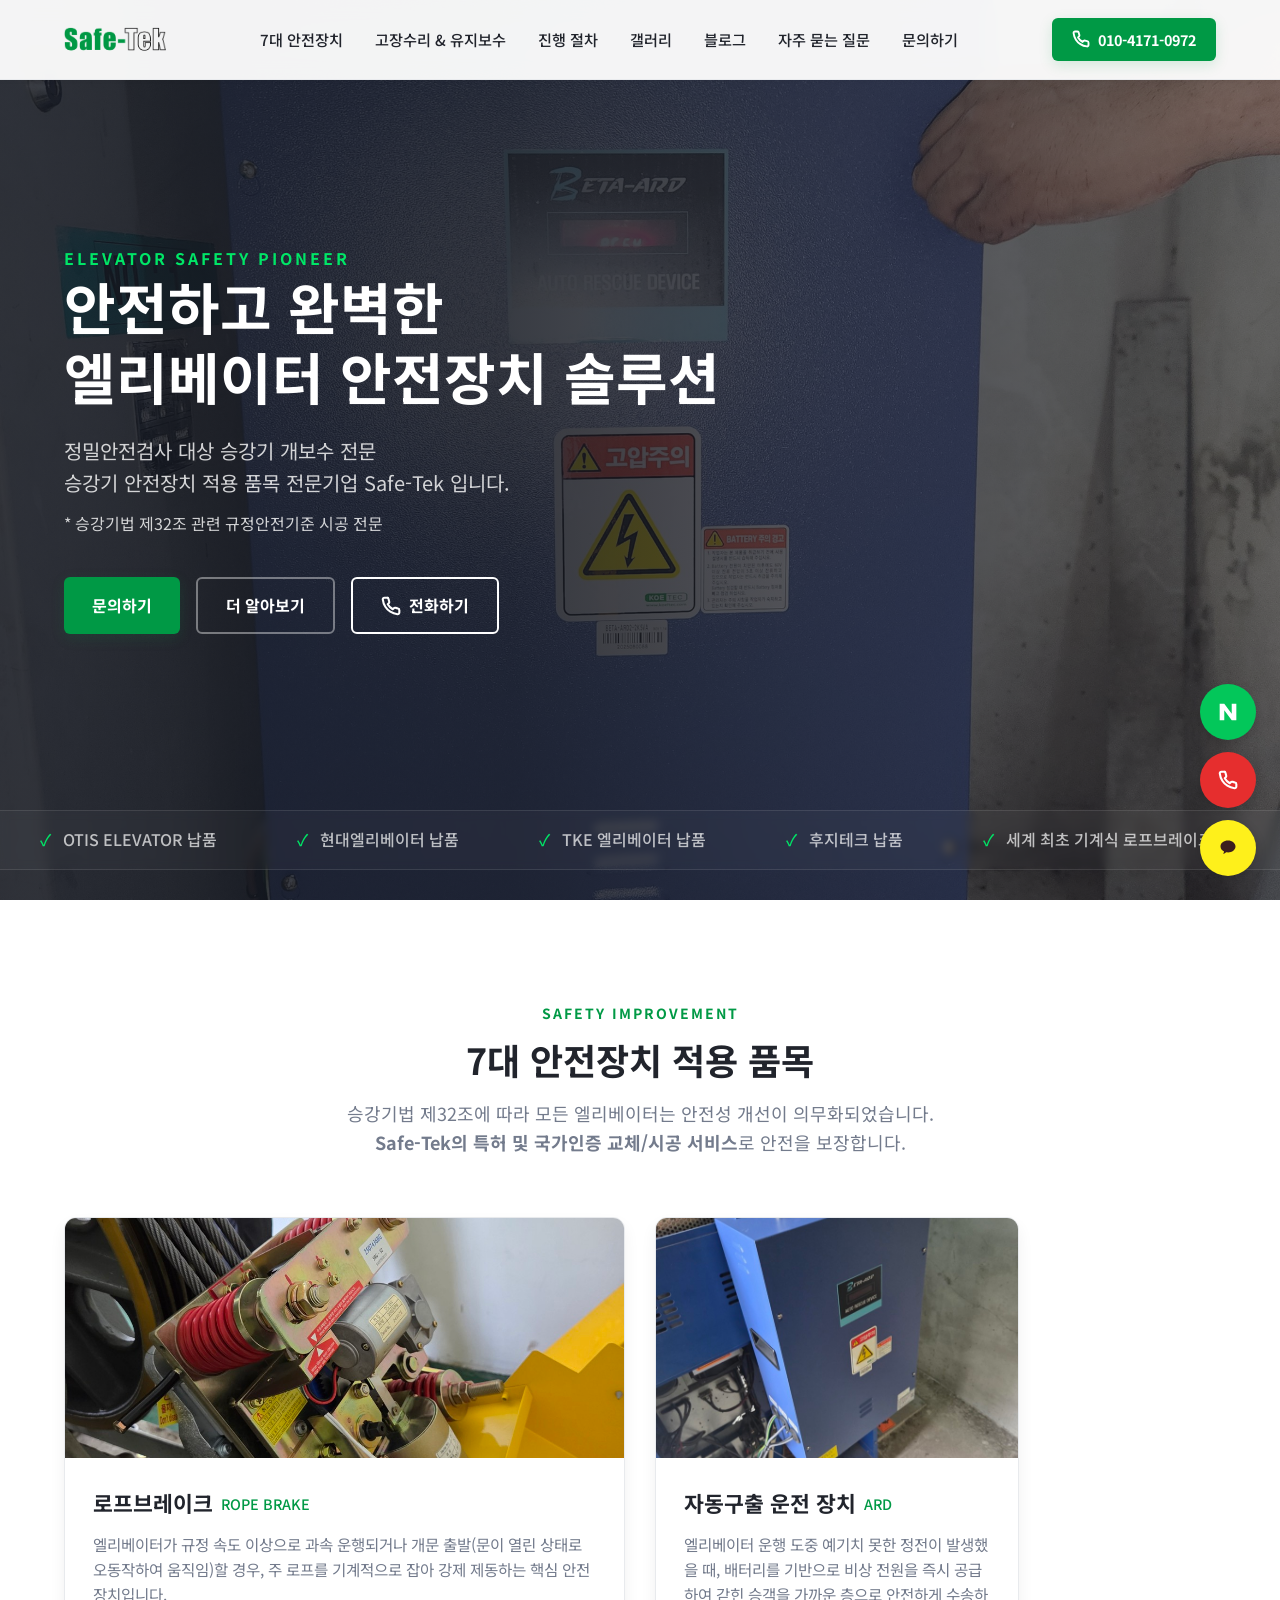
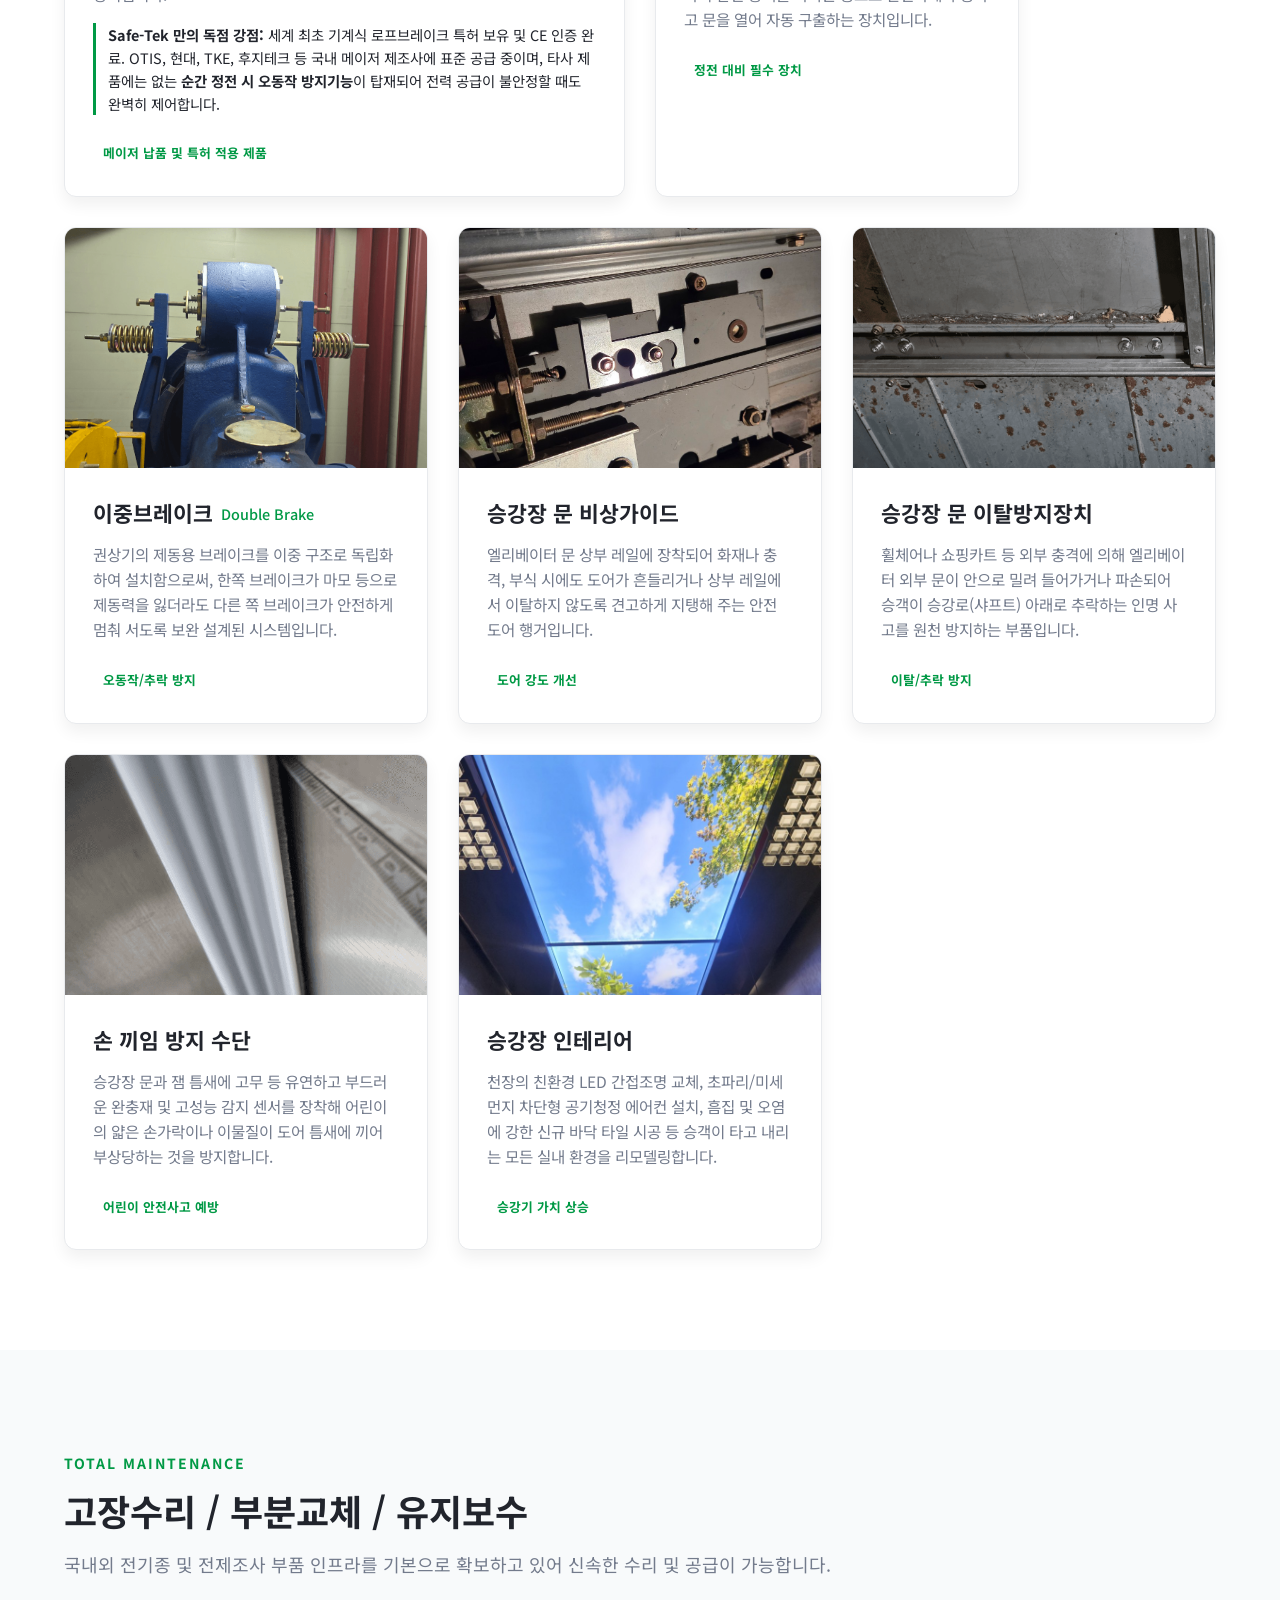
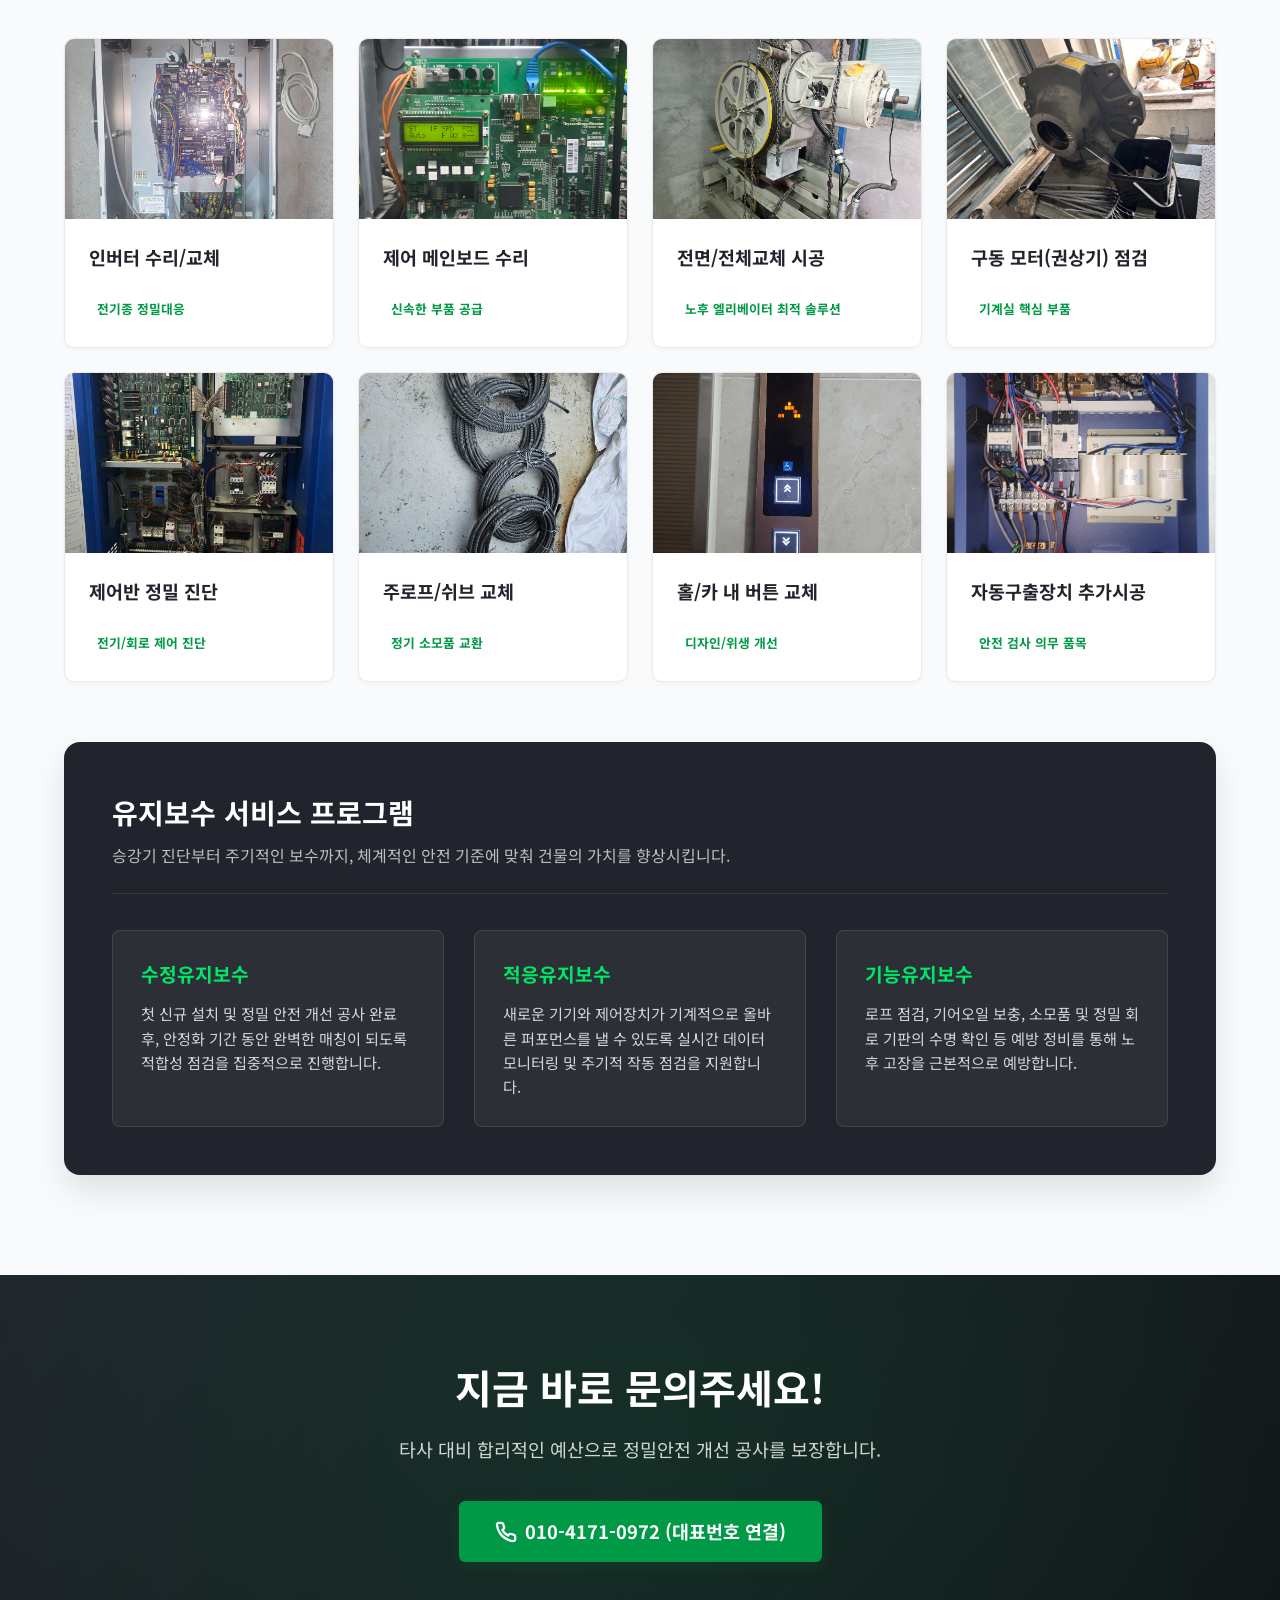
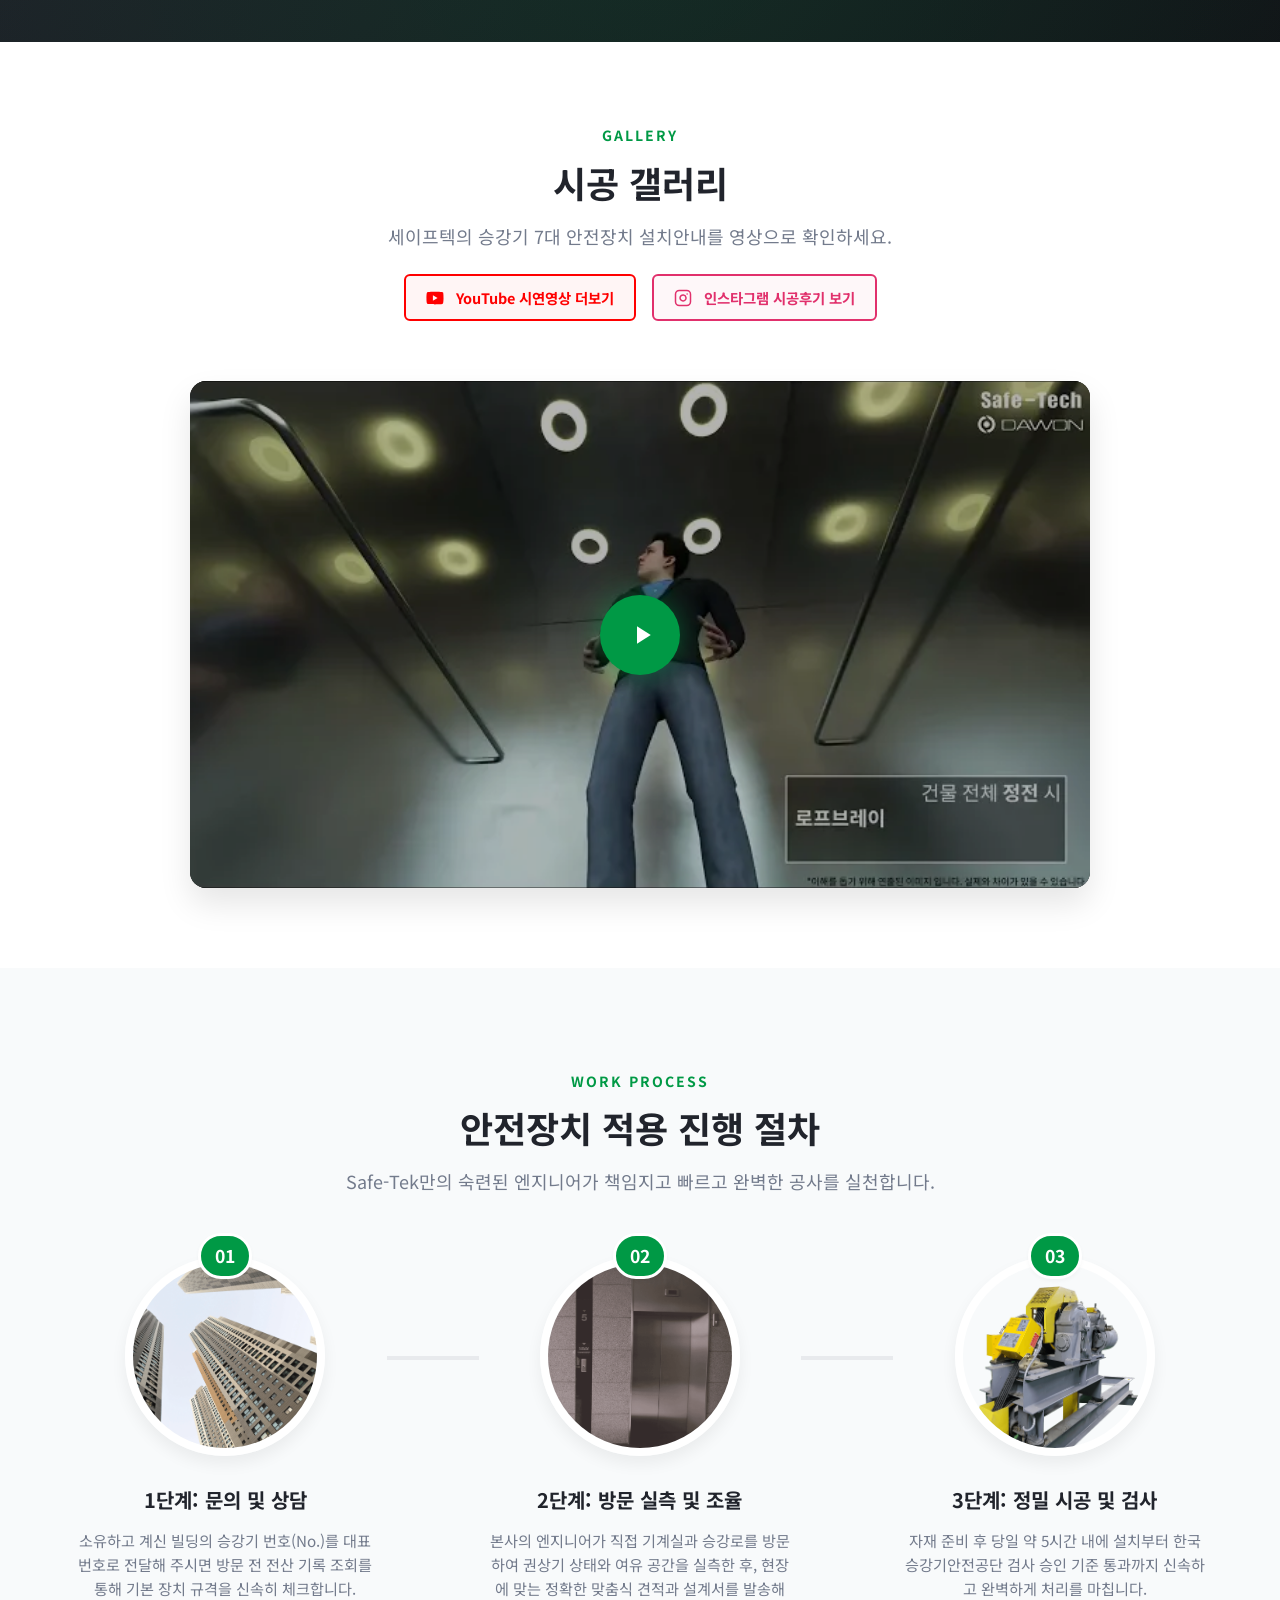
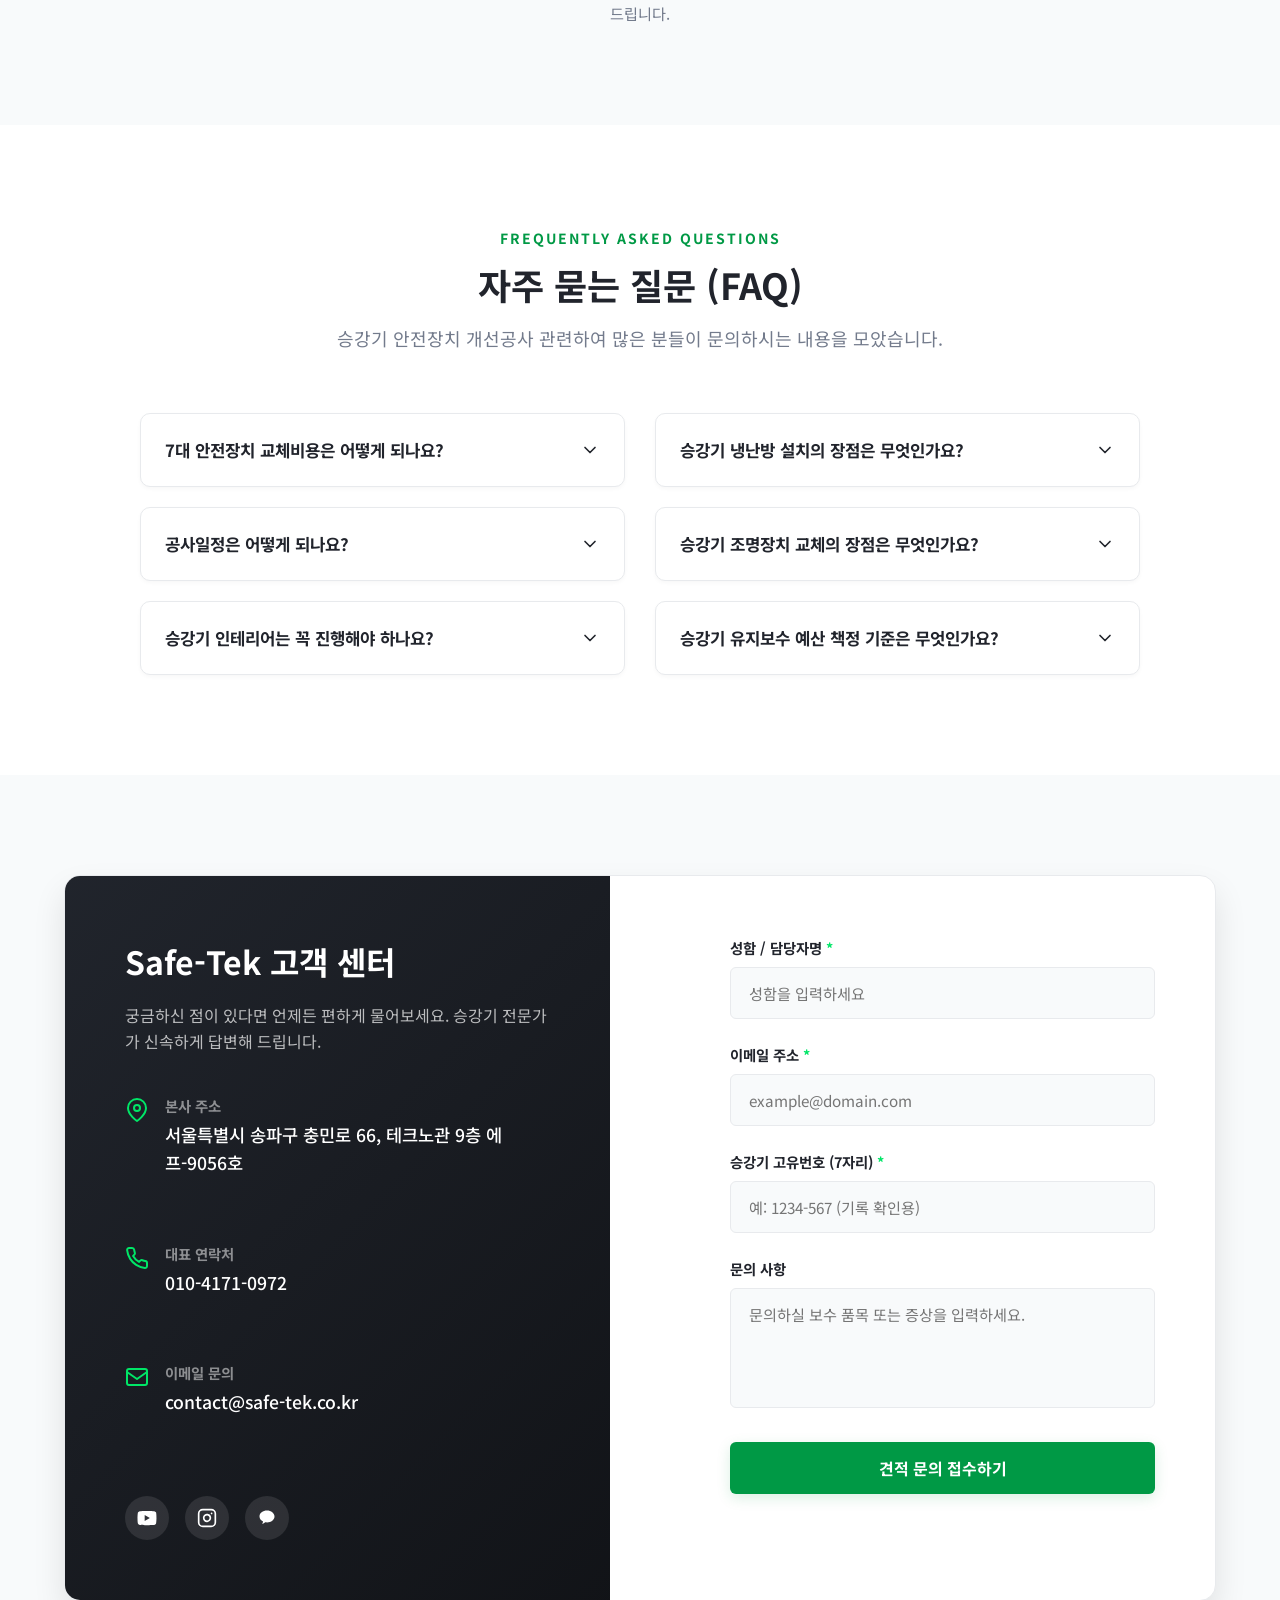
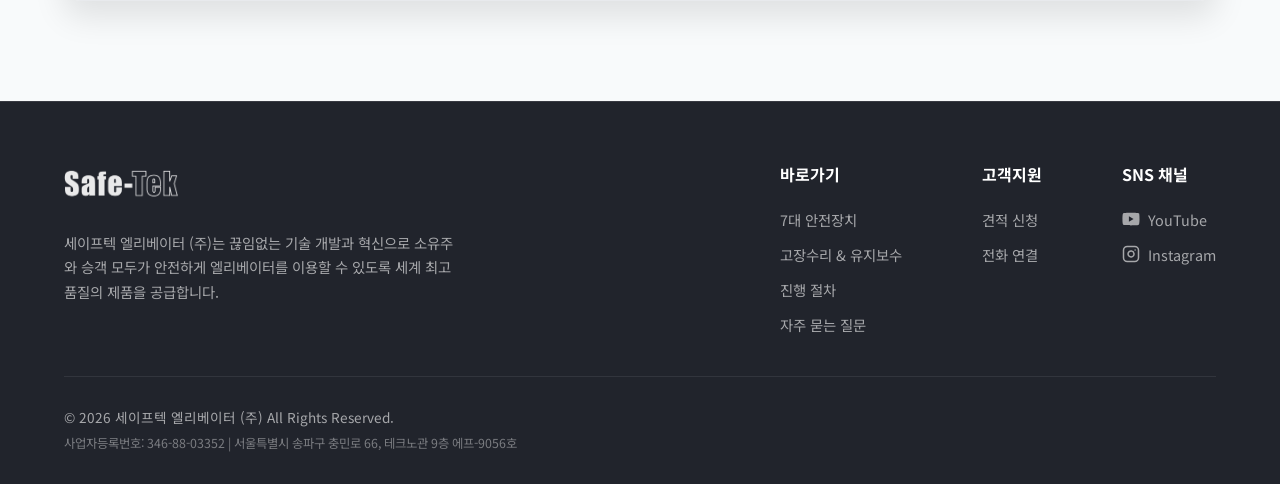
==== index.html @ b33b1efc "Initial commit for Safe-Tek website" ====
<!DOCTYPE html>
<html lang="ko">
<head>
    <meta charset="utf-8"/>
    <meta name="viewport" content="width=device-width, initial-scale=1.0"/>
    <title>세이프텍 엘리베이터 (주) - 승강기 안전공사 및 유지보수 솔루션</title>
    <meta name="description" content="정밀안전검사 대상 승강기 안전장치 적용 품목 전문기업 Safe-Tek 입니다. 7대 안전장치 교체 및 정밀 시공 서비스를 제공합니다."/>
    
    <!-- Open Graph / Facebook -->
    <meta property="og:type" content="website"/>
    <meta property="og:title" content="세이프텍 엘리베이터 (주) - 안전장치 솔루션"/>
    <meta property="og:description" content="승강기 안전장치 적용 품목 전문기업 Safe-Tek 입니다. 합리적인 안전공사를 제공합니다."/>
    <meta property="og:image" content="images/hero_bg.jpg"/>
    
    <!-- Link Stylesheet -->
    <link rel="stylesheet" href="css/style.css"/>
    
    <!-- Favicon -->
    <link rel="icon" href="images/logo.png" type="image/png"/>
</head>
<body>

    <!-- Header Navigation -->
    <header id="header">
        <div class="container">
            <a href="#" class="logo">
                <img src="images/logo.png" alt="Safe-Tek Logo"/>
            </a>
            
            <!-- Desktop Nav Menu -->
            <nav class="nav-menu">
                <a href="#service-section" class="nav-link">7대 안전장치</a>
                <a href="#maintenance-section" class="nav-link">고장수리 & 유지보수</a>
                <a href="#process-section" class="nav-link">진행 절차</a>
                <a href="#gallery-section" class="nav-link">갤러리</a>
                <a href="https://blog.naver.com/safe-tek" class="nav-link" target="_blank" rel="noopener">블로그</a>
                <a href="#faq-section" class="nav-link">자주 묻는 질문</a>
                <a href="#contact-section" class="nav-link">문의하기</a>
            </nav>
            
            <div class="header-actions">
                <a href="tel:+821041710972" class="btn btn-primary" style="padding: 10px 20px; font-size: 0.9rem;">
                    <svg width="18" height="18" viewBox="0 0 24 24" fill="none" stroke="currentColor" stroke-width="2.5" stroke-linecap="round" stroke-linejoin="round"><path d="M22 16.92v3a2 2 0 0 1-2.18 2 19.79 19.79 0 0 1-8.63-3.07 19.5 19.5 0 0 1-6-6 19.79 19.79 0 0 1-3.07-8.67A2 2 0 0 1 4.11 2h3a2 2 0 0 1 2 1.72 12.84 12.84 0 0 0 .7 2.81 2 2 0 0 1-.45 2.11L8.09 9.91a16 16 0 0 0 6 6l1.27-1.27a2 2 0 0 1 2.11-.45 12.84 12.84 0 0 0 2.81.7A2 2 0 0 1 22 16.92z"></path></svg>
                    010-4171-0972
                </a>
            </div>
            
            <!-- Hamburger Menu Toggle (Mobile) -->
            <button class="nav-toggle" aria-label="Toggle Navigation">
                <span></span>
                <span></span>
                <span></span>
            </button>
        </div>
    </header>

    <!-- Mobile Nav Drawer -->
    <div class="mobile-nav-overlay"></div>
    <nav class="mobile-nav">
        <a href="#service-section" class="nav-link">7대 안전장치</a>
        <a href="#maintenance-section" class="nav-link">고장수리 & 유지보수</a>
        <a href="#process-section" class="nav-link">진행 절차</a>
        <a href="#gallery-section" class="nav-link">갤러리</a>
        <a href="https://blog.naver.com/safe-tek" class="nav-link" target="_blank" rel="noopener">블로그</a>
        <a href="#faq-section" class="nav-link">자주 묻는 질문</a>
        <a href="#contact-section" class="nav-link">문의하기</a>
        <a href="tel:+821041710972" class="btn btn-primary" style="margin-top: 20px; width: 100%;">
            전화 바로 걸기
        </a>
    </nav>

    <main>
        <!-- Hero Banner Section -->
        <section class="hero" id="home">
            <div class="hero-slider-bg">
                <div class="hero-slide" style="background-image: url('images/gallery_a_1.jpg');"></div>
                <div class="hero-slide" style="background-image: url('images/gallery_a_2.jpg');"></div>
                <div class="hero-slide" style="background-image: url('images/gallery_a_3.jpg');"></div>
                <div class="hero-slide" style="background-image: url('images/gallery_a_4.jpg');"></div>
                <div class="hero-slide" style="background-image: url('images/gallery_a_6.jpg');"></div>
                <div class="hero-slide" style="background-image: url('images/gallery_a_7.jpg');"></div>
                <div class="hero-slide" style="background-image: url('images/gallery_a_8.jpg');"></div>
            </div>
            
            <div class="container">
                <div class="hero-content">
                    <span class="hero-tag">Elevator Safety Pioneer</span>
                    <h1 class="hero-title">안전하고 완벽한<br>엘리베이터 안전장치 솔루션</h1>
                    <p class="hero-desc">
                        정밀안전검사 대상 승강기 개보수 전문<br>
                        승강기 안전장치 적용 품목 전문기업 Safe-Tek 입니다.
                        <span>* 승강기법 제32조 관련 규정안전기준 시공 전문</span>
                    </p>
                    <div class="hero-actions">
                        <a href="#contact-section" class="btn btn-primary">문의하기</a>
                        <a href="#faq-section" class="btn btn-outline-light">더 알아보기</a>
                        <a href="tel:+821041710972" class="btn btn-secondary" style="border-color: white; color: white;">
                            <svg width="20" height="20" viewBox="0 0 24 24" fill="none" stroke="currentColor" stroke-width="2.5" stroke-linecap="round" stroke-linejoin="round"><path d="M22 16.92v3a2 2 0 0 1-2.18 2 19.79 19.79 0 0 1-8.63-3.07 19.5 19.5 0 0 1-6-6 19.79 19.79 0 0 1-3.07-8.67A2 2 0 0 1 4.11 2h3a2 2 0 0 1 2 1.72 12.84 12.84 0 0 0 .7 2.81 2 2 0 0 1-.45 2.11L8.09 9.91a16 16 0 0 0 6 6l1.27-1.27a2 2 0 0 1 2.11-.45 12.84 12.84 0 0 0 2.81.7A2 2 0 0 1 22 16.92z"></path></svg>
                            전화하기
                        </a>
                    </div>
                </div>
            </div>
            
            <!-- Floating Client Marquee -->
            <div class="hero-marquee-container">
                <div class="hero-marquee-wrapper">
                    <!-- Set 1 -->
                    <div class="hero-marquee-item"><span style="color: var(--accent);">✓</span> OTIS ELEVATOR 납품</div>
                    <div class="hero-marquee-item"><span style="color: var(--accent);">✓</span> 현대엘리베이터 납품</div>
                    <div class="hero-marquee-item"><span style="color: var(--accent);">✓</span> TKE 엘리베이터 납품</div>
                    <div class="hero-marquee-item"><span style="color: var(--accent);">✓</span> 후지테크 납품</div>
                    <div class="hero-marquee-item"><span style="color: var(--accent);">✓</span> 세계 최초 기계식 로프브레이크</div>
                    <div class="hero-marquee-item"><span style="color: var(--accent);">✓</span> CE 해외 안전인증 획득</div>
                    <!-- Set 2 (Duplicate for infinite marquee effect) -->
                    <div class="hero-marquee-item"><span style="color: var(--accent);">✓</span> OTIS ELEVATOR 납품</div>
                    <div class="hero-marquee-item"><span style="color: var(--accent);">✓</span> 현대엘리베이터 납품</div>
                    <div class="hero-marquee-item"><span style="color: var(--accent);">✓</span> TKE 엘리베이터 납품</div>
                    <div class="hero-marquee-item"><span style="color: var(--accent);">✓</span> 후지테크 납품</div>
                    <div class="hero-marquee-item"><span style="color: var(--accent);">✓</span> 세계 최초 기계식 로프브레이크</div>
                    <div class="hero-marquee-item"><span style="color: var(--accent);">✓</span> CE 해외 안전인증 획득</div>
                </div>
            </div>
        </section>

        <!-- Section: 7대 안전장치 적용 품목 -->
        <section class="safety-devices" id="service-section">
            <div class="container">
                <div class="section-header">
                    <span class="section-tag">Safety Improvement</span>
                    <h2 class="section-title">7대 안전장치 적용 품목</h2>
                    <p class="section-desc">
                        승강기법 제32조에 따라 모든 엘리베이터는 안전성 개선이 의무화되었습니다.<br>
                        <strong>Safe-Tek의 특허 및 국가인증 교체/시공 서비스</strong>로 안전을 보장합니다.
                    </p>
                </div>
                
                <div class="device-grid">
                    <!-- Device 1: Rope Brake (Double-width for highlighting) -->
                    <div class="device-card large-card">
                        <div class="device-img-wrapper">
                            <img src="images/device_rope_brake.jpg" alt="로프브레이크" loading="lazy"/>
                        </div>
                        <div class="device-info">
                            <h3 class="device-title">
                                로프브레이크 <span class="device-title-sub">ROPE BRAKE</span>
                            </h3>
                            <p class="device-text">
                                엘리베이터가 규정 속도 이상으로 과속 운행되거나 개문 출발(문이 열린 상태로 오동작하여 움직임)할 경우, 주 로프를 기계적으로 잡아 강제 제동하는 핵심 안전장치입니다.
                            </p>
                            <p class="device-text" style="font-size: 0.9rem; border-left: 3px solid var(--primary); padding-left: 12px; color: var(--text-dark);">
                                <strong>Safe-Tek 만의 독점 강점:</strong> 세계 최초 기계식 로프브레이크 특허 보유 및 CE 인증 완료. OTIS, 현대, TKE, 후지테크 등 국내 메이저 제조사에 표준 공급 중이며, 타사 제품에는 없는 <strong>순간 정전 시 오동작 방지기능</strong>이 탑재되어 전력 공급이 불안정할 때도 완벽히 제어합니다.
                            </p>
                            <span class="device-badge">메이저 납품 및 특허 적용 제품</span>
                        </div>
                    </div>
                    
                    <!-- Device 2: ARD -->
                    <div class="device-card">
                        <div class="device-img-wrapper">
                            <img src="images/device_ard.jpg" alt="자동구출운전장치(ARD)" loading="lazy"/>
                        </div>
                        <div class="device-info">
                            <h3 class="device-title">자동구출 운전 장치 <span class="device-title-sub">ARD</span></h3>
                            <p class="device-text">
                                엘리베이터 운행 도중 예기치 못한 정전이 발생했을 때, 배터리를 기반으로 비상 전원을 즉시 공급하여 갇힌 승객을 가까운 층으로 안전하게 수송하고 문을 열어 자동 구출하는 장치입니다.
                            </p>
                            <span class="device-badge">정전 대비 필수 장치</span>
                        </div>
                    </div>
                    
                    <!-- Device 3: Double Brake -->
                    <div class="device-card">
                        <div class="device-img-wrapper">
                            <img src="images/device_double_brake.jpg" alt="이중 브레이크" loading="lazy"/>
                        </div>
                        <div class="device-info">
                            <h3 class="device-title">이중브레이크 <span class="device-title-sub">Double Brake</span></h3>
                            <p class="device-text">
                                권상기의 제동용 브레이크를 이중 구조로 독립화하여 설치함으로써, 한쪽 브레이크가 마모 등으로 제동력을 잃더라도 다른 쪽 브레이크가 안전하게 멈춰 서도록 보완 설계된 시스템입니다.
                            </p>
                            <span class="device-badge">오동작/추락 방지</span>
                        </div>
                    </div>
                    
                    <!-- Device 4: Door Hanger / Guide -->
                    <div class="device-card">
                        <div class="device-img-wrapper">
                            <img src="images/device_governor.jpg" alt="승강장 문 비상가이드" loading="lazy"/>
                        </div>
                        <div class="device-info">
                            <h3 class="device-title">승강장 문 비상가이드</h3>
                            <p class="device-text">
                                엘리베이터 문 상부 레일에 장착되어 화재나 충격, 부식 시에도 도어가 흔들리거나 상부 레일에서 이탈하지 않도록 견고하게 지탱해 주는 안전 도어 행거입니다.
                            </p>
                            <span class="device-badge">도어 강도 개선</span>
                        </div>
                    </div>
                    
                    <!-- Device 5: Door Safety Device -->
                    <div class="device-card">
                        <div class="device-img-wrapper">
                            <img src="images/device_safety_gear.jpg" alt="승강장 문 이탈방지장치" loading="lazy"/>
                        </div>
                        <div class="device-info">
                            <h3 class="device-title">승강장 문 이탈방지장치</h3>
                            <p class="device-text">
                                휠체어나 쇼핑카트 등 외부 충격에 의해 엘리베이터 외부 문이 안으로 밀려 들어가거나 파손되어 승객이 승강로(샤프트) 아래로 추락하는 인명 사고를 원천 방지하는 부품입니다.
                            </p>
                            <span class="device-badge">이탈/추락 방지</span>
                        </div>
                    </div>
                    
                    <!-- Device 6: Safety Pinch Prevention -->
                    <div class="device-card">
                        <div class="device-img-wrapper">
                            <img src="images/device_buffer.jpg" alt="손 끼임 방지 수단" loading="lazy"/>
                        </div>
                        <div class="device-info">
                            <h3 class="device-title">손 끼임 방지 수단</h3>
                            <p class="device-text">
                                승강장 문과 잼 틈새에 고무 등 유연하고 부드러운 완충재 및 고성능 감지 센서를 장착해 어린이의 얇은 손가락이나 이물질이 도어 틈새에 끼어 부상당하는 것을 방지합니다.
                            </p>
                            <span class="device-badge">어린이 안전사고 예방</span>
                        </div>
                    </div>
                    
                    <!-- Device 7: Interior Styling -->
                    <div class="device-card">
                        <div class="device-img-wrapper">
                            <img src="images/device_interior.jpg" alt="승강기 인테리어" loading="lazy"/>
                        </div>
                        <div class="device-info">
                            <h3 class="device-title">승강장 인테리어</h3>
                            <p class="device-text">
                                천장의 친환경 LED 간접조명 교체, 초파리/미세먼지 차단형 공기청정 에어컨 설치, 흠집 및 오염에 강한 신규 바닥 타일 시공 등 승객이 타고 내리는 모든 실내 환경을 리모델링합니다.
                            </p>
                            <span class="device-badge">승강기 가치 상승</span>
                        </div>
                    </div>
                </div>
            </div>
        </section>

        <!-- Section: 고장수리 / 부분교체 / 유지보수 -->
        <section class="services-maintenance" id="maintenance-section">
            <div class="container">
                <div class="services-intro-layout">
                    <div class="section-header">
                        <span class="section-tag">Total Maintenance</span>
                        <h2 class="section-title">고장수리 / 부분교체 / 유지보수</h2>
                        <p class="section-desc">
                            국내외 전기종 및 전제조사 부품 인프라를 기본으로 확보하고 있어 신속한 수리 및 공급이 가능합니다.
                        </p>
                    </div>
                </div>
                
                <!-- Services Grid (8 Cards) -->
                <div class="services-grid">
                    <!-- Service 1: Inverter -->
                    <div class="service-card">
                        <div class="service-img">
                            <img src="images/service_inverter.jpg" alt="인버터 수리" loading="lazy"/>
                        </div>
                        <div class="service-body">
                            <h3 class="service-title">인버터 수리/교체</h3>
                            <span class="service-tag">전기종 정밀대응</span>
                        </div>
                    </div>
                    
                    <!-- Service 2: Mainboard -->
                    <div class="service-card">
                        <div class="service-img">
                            <img src="images/service_mainboard.jpg" alt="메인보드 수리" loading="lazy"/>
                        </div>
                        <div class="service-body">
                            <h3 class="service-title">제어 메인보드 수리</h3>
                            <span class="service-tag">신속한 부품 공급</span>
                        </div>
                    </div>
                    
                    <!-- Service 3: Full Replacement Reference (labeled service_full) -->
                    <div class="service-card">
                        <div class="service-img">
                            <img src="images/service_full.jpg" alt="전체 교체 공사" loading="lazy"/>
                        </div>
                        <div class="service-body">
                            <h3 class="service-title">전면/전체교체 시공</h3>
                            <span class="service-tag">노후 엘리베이터 최적 솔루션</span>
                        </div>
                    </div>
                    
                    <!-- Service 4: Motor -->
                    <div class="service-card">
                        <div class="service-img">
                            <img src="images/service_motor.jpg" alt="구동 모터" loading="lazy"/>
                        </div>
                        <div class="service-body">
                            <h3 class="service-title">구동 모터(권상기) 점검</h3>
                            <span class="service-tag">기계실 핵심 부품</span>
                        </div>
                    </div>
                    
                    <!-- Service 5: Control Panel -->
                    <div class="service-card">
                        <div class="service-img">
                            <img src="images/service_control.jpg" alt="제어반" loading="lazy"/>
                        </div>
                        <div class="service-body">
                            <h3 class="service-title">제어반 정밀 진단</h3>
                            <span class="service-tag">전기/회로 제어 진단</span>
                        </div>
                    </div>
                    
                    <!-- Service 6: Rope -->
                    <div class="service-card">
                        <div class="service-img">
                            <img src="images/service_rope.jpg" alt="로프 교체" loading="lazy"/>
                        </div>
                        <div class="service-body">
                            <h3 class="service-title">주로프/쉬브 교체</h3>
                            <span class="service-tag">정기 소모품 교환</span>
                        </div>
                    </div>
                    
                    <!-- Service 7: Buttons -->
                    <div class="service-card">
                        <div class="service-img">
                            <img src="images/service_buttons.jpg" alt="버튼 교체" loading="lazy"/>
                        </div>
                        <div class="service-body">
                            <h3 class="service-title">홀/카 내 버튼 교체</h3>
                            <span class="service-tag">디자인/위생 개선</span>
                        </div>
                    </div>
                    
                    <!-- Service 8: ARD sub -->
                    <div class="service-card">
                        <div class="service-img">
                            <img src="images/service_ard_sub.jpg" alt="ARD 장치" loading="lazy"/>
                        </div>
                        <div class="service-body">
                            <h3 class="service-title">자동구출장치 추가시공</h3>
                            <span class="service-tag">안전 검사 의무 품목</span>
                        </div>
                    </div>
                </div>
                
                <!-- Maintenance Items Container -->
                <div class="maintenance-container">
                    <div class="maintenance-header">
                        <h3>유지보수 서비스 프로그램</h3>
                        <p>승강기 진단부터 주기적인 보수까지, 체계적인 안전 기준에 맞춰 건물의 가치를 향상시킵니다.</p>
                    </div>
                    <div class="maintenance-list">
                        <!-- Maintenance Item 1 -->
                        <div class="maintenance-item">
                            <h4 class="maintenance-item-title">수정유지보수</h4>
                            <p class="maintenance-item-desc">첫 신규 설치 및 정밀 안전 개선 공사 완료 후, 안정화 기간 동안 완벽한 매칭이 되도록 적합성 점검을 집중적으로 진행합니다.</p>
                        </div>
                        <!-- Maintenance Item 2 -->
                        <div class="maintenance-item">
                            <h4 class="maintenance-item-title">적응유지보수</h4>
                            <p class="maintenance-item-desc">새로운 기기와 제어장치가 기계적으로 올바른 퍼포먼스를 낼 수 있도록 실시간 데이터 모니터링 및 주기적 작동 점검을 지원합니다.</p>
                        </div>
                        <!-- Maintenance Item 3 -->
                        <div class="maintenance-item">
                            <h4 class="maintenance-item-title">기능유지보수</h4>
                            <p class="maintenance-item-desc">로프 점검, 기어오일 보충, 소모품 및 정밀 회로 기판의 수명 확인 등 예방 정비를 통해 노후 고장을 근본적으로 예방합니다.</p>
                        </div>
                    </div>
                </div>
            </div>
        </section>

        <!-- CTA Call Section -->
        <section class="cta-banner">
            <div class="container">
                <h2 class="cta-title">지금 바로 문의주세요!</h2>
                <p class="cta-desc">타사 대비 합리적인 예산으로 정밀안전 개선 공사를 보장합니다.</p>
                <a href="tel:+821041710972" class="btn btn-primary" style="font-size: 1.15rem; padding: 16px 36px; background-color: var(--primary);">
                    <svg width="22" height="22" viewBox="0 0 24 24" fill="none" stroke="currentColor" stroke-width="2.5" stroke-linecap="round" stroke-linejoin="round"><path d="M22 16.92v3a2 2 0 0 1-2.18 2 19.79 19.79 0 0 1-8.63-3.07 19.5 19.5 0 0 1-6-6 19.79 19.79 0 0 1-3.07-8.67A2 2 0 0 1 4.11 2h3a2 2 0 0 1 2 1.72 12.84 12.84 0 0 0 .7 2.81 2 2 0 0 1-.45 2.11L8.09 9.91a16 16 0 0 0 6 6l1.27-1.27a2 2 0 0 1 2.11-.45 12.84 12.84 0 0 0 2.81.7A2 2 0 0 1 22 16.92z"></path></svg>
                    010-4171-0972 (대표번호 연결)
                </a>
            </div>
        </section>

        <!-- Gallery / Video Section -->
        <section class="video-section" id="gallery-section">
            <div class="container">
                <div class="section-header">
                    <span class="section-tag">Gallery</span>
                    <h2 class="section-title">시공 갤러리</h2>
                    <p class="section-desc" style="margin-bottom: 24px;">세이프텍의 승강기 7대 안전장치 설치안내를 영상으로 확인하세요.</p>
                    
                    <!-- Gallery Section Social CTA Links -->
                    <div class="gallery-social-links" style="display: flex; justify-content: center; gap: 16px; flex-wrap: wrap;">
                        <a href="https://www.youtube.com/@safetekoh/shorts" class="btn btn-secondary" target="_blank" rel="noopener" style="border-color: #ff0000; color: #ff0000; background-color: rgba(255, 0, 0, 0.04); font-size: 0.9rem; padding: 10px 20px;">
                            <svg width="18" height="18" viewBox="0 0 24 24" fill="currentColor" style="margin-right: 4px;"><path d="M23.498 6.163a3.003 3.003 0 0 0-2.11-2.108C19.52 3.545 12 3.545 12 3.545s-7.52 0-9.388.51C1.94 4.162 1.378 4.724 1.122 5.392.61 7.26.61 12 .61 12s0 4.74.512 6.607c.256.668.818 1.23 1.49 1.487 1.868.51 9.388.51 9.388.51s7.52 0 9.388-.51c.668-.256 1.23-.818 1.488-1.487.51-1.867.51-6.607.51-6.607s0-4.74-.512-6.607zm-14.29 9.514V8.323l6.233 3.677-6.233 3.677z"/></svg>
                            YouTube 시연영상 더보기
                        </a>
                        <a href="https://www.instagram.com/ohhyeon5/" class="btn btn-secondary" target="_blank" rel="noopener" style="border-color: #e1306c; color: #e1306c; background-color: rgba(225, 48, 108, 0.04); font-size: 0.9rem; padding: 10px 20px;">
                            <svg width="18" height="18" viewBox="0 0 24 24" fill="none" stroke="currentColor" stroke-width="2" stroke-linecap="round" stroke-linejoin="round" style="margin-right: 4px;"><rect x="2" y="2" width="20" height="20" rx="5" ry="5"></rect><path d="M16 11.37A4 4 0 1 1 12.63 8 4 4 0 0 1 16 11.37z"></path><line x1="17.5" y1="6.5" x2="17.51" y2="6.5"></line></svg>
                            인스타그램 시공후기 보기
                        </a>
                    </div>
                </div>
                
                <div class="video-container">
                    <!-- YouTube Video Cover -->
                    <div class="video-thumbnail-wrapper">
                        <img src="images/video_thumbnail.webp" alt="비디오 썸네일" loading="lazy"/>
                        <button class="play-btn" aria-label="재생">
                            <svg viewBox="0 0 24 24"><path d="M8 5v14l11-7z"/></svg>
                        </button>
                    </div>
                    
                    <!-- Lazy loaded iframe -->
                    <iframe id="youtube-iframe" src="https://www.youtube.com/embed/zDswcgc2sR4?iv_load_policy=3&rel=0&modestbranding=1&playsinline=1&autoplay=0" allow="accelerometer; autoplay; clipboard-write; encrypted-media; gyroscope; picture-in-picture" allowfullscreen style="display:none;" title="Safe-Tek YouTube Video"></iframe>
                </div>
            </div>
        </section>

        <!-- Process Section -->
        <section class="process-section" id="process-section">
            <div class="container">
                <div class="section-header">
                    <span class="section-tag">Work Process</span>
                    <h2 class="section-title">안전장치 적용 진행 절차</h2>
                    <p class="section-desc">Safe-Tek만의 숙련된 엔지니어가 책임지고 빠르고 완벽한 공사를 실천합니다.</p>
                </div>
                
                <div class="process-timeline">
                    <!-- Step 1 -->
                    <div class="process-step">
                        <div class="process-img-box">
                            <img src="images/step1_contact.jpg" alt="1단계: 문의 접수" loading="lazy"/>
                        </div>
                        <span class="step-num">01</span>
                        <h4 class="process-title">1단계: 문의 및 상담</h4>
                        <p class="process-desc">
                            소유하고 계신 빌딩의 승강기 번호(No.)를 대표번호로 전달해 주시면 방문 전 전산 기록 조회를 통해 기본 장치 규격을 신속히 체크합니다.
                        </p>
                    </div>
                    
                    <!-- Step 2 -->
                    <div class="process-step">
                        <div class="process-img-box">
                            <img src="images/step2_estimate.jpg" alt="2단계: 방문 실측 및 견적" loading="lazy"/>
                        </div>
                        <span class="step-num">02</span>
                        <h4 class="process-title">2단계: 방문 실측 및 조율</h4>
                        <p class="process-desc">
                            본사의 엔지니어가 직접 기계실과 승강로를 방문하여 권상기 상태와 여유 공간을 실측한 후, 현장에 맞는 정확한 맞춤식 견적과 설계서를 발송해 드립니다.
                        </p>
                    </div>
                    
                    <!-- Step 3 -->
                    <div class="process-step">
                        <div class="process-img-box">
                            <img src="images/step3_work.png" alt="3단계: 작업 진행" loading="lazy"/>
                        </div>
                        <span class="step-num">03</span>
                        <h4 class="process-title">3단계: 정밀 시공 및 검사</h4>
                        <p class="process-desc">
                            자재 준비 후 당일 약 5시간 내에 설치부터 한국승강기안전공단 검사 승인 기준 통과까지 신속하고 완벽하게 처리를 마칩니다.
                        </p>
                    </div>
                </div>
            </div>
        </section>

        <!-- FAQ Section -->
        <section class="faq-section" id="faq-section">
            <div class="container">
                <div class="section-header">
                    <span class="section-tag">Frequently Asked Questions</span>
                    <h2 class="section-title">자주 묻는 질문 (FAQ)</h2>
                    <p class="section-desc">승강기 안전장치 개선공사 관련하여 많은 분들이 문의하시는 내용을 모았습니다.</p>
                </div>
                
                <div class="faq-grid">
                    <!-- Column 1 -->
                    <div class="faq-column">
                        <div class="faq-item">
                            <button class="faq-question-btn">
                                7대 안전장치 교체비용은 어떻게 되나요?
                                <svg class="faq-icon-arrow" viewBox="0 0 24 24" fill="none" stroke="currentColor" stroke-width="2" stroke-linecap="round" stroke-linejoin="round"><polyline points="6 9 12 15 18 9"></polyline></svg>
                            </button>
                            <div class="faq-answer">
                                <div class="faq-answer-content">
                                    Safe-Tek은 자체 특허 제조 공장을 통해 중간 마진을 최소화했습니다. 전면교체 또는 필요한 부분교체 모두 타사와 면밀히 비교해보셔도 <strong>약 45% 저렴한 비용</strong>과 합리적인 예산으로 정밀 시공을 완료하실 수 있습니다.
                                </div>
                            </div>
                        </div>
                        
                        <div class="faq-item">
                            <button class="faq-question-btn">
                                공사일정은 어떻게 되나요?
                                <svg class="faq-icon-arrow" viewBox="0 0 24 24" fill="none" stroke="currentColor" stroke-width="2" stroke-linecap="round" stroke-linejoin="round"><polyline points="6 9 12 15 18 9"></polyline></svg>
                            </button>
                            <div class="faq-answer">
                                <div class="faq-answer-content">
                                    승강기 차단 시간을 최소화하기 위해 야간이나 주말 등 건물의 유동인구가 적은 시간대를 유연하게 협의하여 시공할 수 있습니다. 메인 안전장치 부품 교체의 경우 <strong>평균 5시간 이내</strong>에 시공 및 정상 작동 테스트가 완료됩니다.
                                </div>
                            </div>
                        </div>
                        
                        <div class="faq-item">
                            <button class="faq-question-btn">
                                승강기 인테리어는 꼭 진행해야 하나요?
                                <svg class="faq-icon-arrow" viewBox="0 0 24 24" fill="none" stroke="currentColor" stroke-width="2" stroke-linecap="round" stroke-linejoin="round"><polyline points="6 9 12 15 18 9"></polyline></svg>
                            </button>
                            <div class="faq-answer">
                                <div class="faq-answer-content">
                                    인테리어가 법적인 의무 사항은 아닙니다. 그러나 안전장치 개선 공사를 위해 승강기를 정지할 때 천장 LED 조명 교체와 카 내 벽면 리모델링(스테인리스 덧씌움 등)을 병행하면 시공 단가를 대폭 절감하고, 호텔/숙박업소/교회/빌딩의 전체적인 세련미와 이미지를 고급스럽게 완성할 수 있습니다.
                                </div>
                            </div>
                        </div>
                    </div>
                    
                    <!-- Column 2 -->
                    <div class="faq-column">
                        <div class="faq-item">
                            <button class="faq-question-btn">
                                승강기 냉난방 설치의 장점은 무엇인가요?
                                <svg class="faq-icon-arrow" viewBox="0 0 24 24" fill="none" stroke="currentColor" stroke-width="2" stroke-linecap="round" stroke-linejoin="round"><polyline points="6 9 12 15 18 9"></polyline></svg>
                            </button>
                            <div class="faq-answer">
                                <div class="faq-answer-content">
                                    엘리베이터 카 내부 전용 에어컨/온풍기 시공은 승객이 체감하는 쾌적함을 극대화할 뿐만 아니라 카 탑 상부에 노출된 각종 정밀 전자 감지 부품들의 온도 제어를 도와 오작동률을 경감시키고 장치 수명을 증대시키는 부수적 효과가 큽니다.
                                </div>
                            </div>
                        </div>
                        
                        <div class="faq-item">
                            <button class="faq-question-btn">
                                승강기 조명장치 교체의 장점은 무엇인가요?
                                <svg class="faq-icon-arrow" viewBox="0 0 24 24" fill="none" stroke="currentColor" stroke-width="2" stroke-linecap="round" stroke-linejoin="round"><polyline points="6 9 12 15 18 9"></polyline></svg>
                            </button>
                            <div class="faq-answer">
                                <div class="faq-answer-content">
                                    기존 형광등 대신 긴 수명의 친환경 고휘도 LED 간접조명으로 변경함으로써 전기세를 최대 80% 이상 절감하는 것은 물론 침침하고 좁아 보이던 카 내 환경을 한층 더 밝고 넓어 보이게 조성해 고급스러운 빌딩 이미지를 구현합니다.
                                </div>
                            </div>
                        </div>
                        
                        <div class="faq-item">
                            <button class="faq-question-btn">
                                승강기 유지보수 예산 책정 기준은 무엇인가요?
                                <svg class="faq-icon-arrow" viewBox="0 0 24 24" fill="none" stroke="currentColor" stroke-width="2" stroke-linecap="round" stroke-linejoin="round"><polyline points="6 9 12 15 18 9"></polyline></svg>
                            </button>
                            <div class="faq-answer">
                                <div class="faq-answer-content">
                                    유지보수 예산은 주로 부품교체 비용을 계약범위에 포함하는 '종합 계약'과 단순 점검 및 소모품만 교체하고 고장 수리비는 별도 부과하는 '단순 계약'으로 나뉩니다. 건물의 노후도 및 연식, 층수에 따라 다르게 책정되므로 실측 시 상세 가이드를 제공해 드립니다.
                                </div>
                            </div>
                        </div>
                    </div>
                </div>
            </div>
        </section>

        <!-- Contact Section -->
        <section class="contact-section" id="contact-section">
            <div class="container">
                <div class="contact-layout">
                    <!-- Info Panel (Left) -->
                    <div class="contact-info-panel">
                        <div class="contact-info-top">
                            <h3>Safe-Tek 고객 센터</h3>
                            <p>궁금하신 점이 있다면 언제든 편하게 물어보세요. 승강기 전문가가 신속하게 답변해 드립니다.</p>
                            
                            <div class="contact-details">
                                <div class="contact-detail-item">
                                    <svg class="contact-detail-icon" viewBox="0 0 24 24" fill="none" stroke="currentColor" stroke-width="2" stroke-linecap="round" stroke-linejoin="round"><path d="M21 10c0 7-9 13-9 13s-9-6-9-13a9 9 0 0 1 18 0z"></path><circle cx="12" cy="10" r="3"></circle></svg>
                                    <div class="contact-detail-text">
                                        <h5>본사 주소</h5>
                                        <p>서울특별시 송파구 충민로 66, 테크노관 9층 에프-9056호</p>
                                    </div>
                                </div>
                                <div class="contact-detail-item">
                                    <svg class="contact-detail-icon" viewBox="0 0 24 24" fill="none" stroke="currentColor" stroke-width="2" stroke-linecap="round" stroke-linejoin="round"><path d="M22 16.92v3a2 2 0 0 1-2.18 2 19.79 19.79 0 0 1-8.63-3.07 19.5 19.5 0 0 1-6-6 19.79 19.79 0 0 1-3.07-8.67A2 2 0 0 1 4.11 2h3a2 2 0 0 1 2 1.72 12.84 12.84 0 0 0 .7 2.81 2 2 0 0 1-.45 2.11L8.09 9.91a16 16 0 0 0 6 6l1.27-1.27a2 2 0 0 1 2.11-.45 12.84 12.84 0 0 0 2.81.7A2 2 0 0 1 22 16.92z"></path></svg>
                                    <div class="contact-detail-text">
                                        <h5>대표 연락처</h5>
                                        <p>010-4171-0972</p>
                                    </div>
                                </div>
                                <div class="contact-detail-item">
                                    <svg class="contact-detail-icon" viewBox="0 0 24 24" fill="none" stroke="currentColor" stroke-width="2" stroke-linecap="round" stroke-linejoin="round"><rect x="2" y="4" width="20" height="16" rx="2"></rect><polyline points="22 7 12 14 2 7"></polyline></svg>
                                    <div class="contact-detail-text">
                                        <h5>이메일 문의</h5>
                                        <p>contact@safe-tek.co.kr</p>
                                    </div>
                                </div>
                            </div>
                        </div>
                        
                        <div class="contact-socials">
                            <a href="https://www.youtube.com/@safetekoh/shorts" class="contact-social-btn" aria-label="YouTube" target="_blank" rel="noopener">
                                <svg width="20" height="20" viewBox="0 0 24 24" fill="currentColor"><path d="M23.498 6.163a3.003 3.003 0 0 0-2.11-2.108C19.52 3.545 12 3.545 12 3.545s-7.52 0-9.388.51C1.94 4.162 1.378 4.724 1.122 5.392.61 7.26.61 12 .61 12s0 4.74.512 6.607c.256.668.818 1.23 1.49 1.487 1.868.51 9.388.51 9.388.51s7.52 0 9.388-.51c.668-.256 1.23-.818 1.488-1.487.51-1.867.51-6.607.51-6.607s0-4.74-.512-6.607zm-14.29 9.514V8.323l6.233 3.677-6.233 3.677z"/></svg>
                            </a>
                            <a href="https://www.instagram.com/ohhyeon5/" class="contact-social-btn" aria-label="Instagram" target="_blank" rel="noopener">
                                <svg width="20" height="20" viewBox="0 0 24 24" fill="none" stroke="currentColor" stroke-width="2" stroke-linecap="round" stroke-linejoin="round"><rect x="2" y="2" width="20" height="20" rx="5" ry="5"></rect><path d="M16 11.37A4 4 0 1 1 12.63 8 4 4 0 0 1 16 11.37z"></path><line x1="17.5" y1="6.5" x2="17.51" y2="6.5"></line></svg>
                            </a>
                            <a href="#" class="contact-social-btn" aria-label="Kakao Talk">
                                <svg width="20" height="20" viewBox="0 0 24 24" fill="currentColor"><path d="M12 3c-4.97 0-9 3.185-9 7.115 0 2.557 1.707 4.8 4.27 6.054-.176.657-.635 2.376-.727 2.733-.112.433.156.427.327.311.135-.09 2.146-1.46 3.003-2.046.685.097 1.393.148 2.127.148 4.97 0 9-3.186 9-7.116C21 6.185 16.97 3 12 3z"/></svg>
                            </a>
                        </div>
                    </div>
                    
                    <!-- Form Panel (Right) -->
                    <div class="contact-form-panel">
                        <form class="contact-form" action="#">
                            <div class="form-group">
                                <label for="form-name">성함 / 담당자명 <span style="color: var(--accent);">*</span></label>
                                <input type="text" id="form-name" name="name" class="form-control" placeholder="성함을 입력하세요" required/>
                            </div>
                            <div class="form-group">
                                <label for="form-email">이메일 주소 <span style="color: var(--accent);">*</span></label>
                                <input type="email" id="form-email" name="email" class="form-control" placeholder="example@domain.com" required/>
                            </div>
                            <div class="form-group">
                                <label for="form-elevatorNo">승강기 고유번호 (7자리) <span style="color: var(--accent);">*</span></label>
                                <input type="text" id="form-elevatorNo" name="elevatorNo" class="form-control" placeholder="예: 1234-567 (기록 확인용)" required/>
                            </div>
                            <div class="form-group">
                                <label for="form-message">문의 사항</label>
                                <textarea id="form-message" name="message" class="form-control" placeholder="문의하실 보수 품목 또는 증상을 입력하세요."></textarea>
                            </div>
                            <button type="submit" class="btn btn-primary" style="margin-top: 10px;">견적 문의 접수하기</button>
                        </form>
                    </div>
                </div>
            </div>
        </section>
    </main>

    <!-- Footer -->
    <footer>
        <div class="container">
            <div class="footer-top">
                <div class="footer-brand">
                    <img src="images/logo.png" alt="Safe-Tek Logo" class="footer-logo"/>
                    <p class="footer-desc">
                        세이프텍 엘리베이터 (주)는 끊임없는 기술 개발과 혁신으로 소유주와 승객 모두가 안전하게 엘리베이터를 이용할 수 있도록 세계 최고 품질의 제품을 공급합니다.
                    </p>
                </div>
                
                <div class="footer-links-grid">
                    <div class="footer-links-col">
                        <h5>바로가기</h5>
                        <ul>
                            <li><a href="#service-section">7대 안전장치</a></li>
                            <li><a href="#maintenance-section">고장수리 & 유지보수</a></li>
                            <li><a href="#process-section">진행 절차</a></li>
                            <li><a href="#faq-section">자주 묻는 질문</a></li>
                        </ul>
                    </div>
                    <div class="footer-links-col">
                        <h5>고객지원</h5>
                        <ul>
                            <li><a href="#contact-section">견적 신청</a></li>
                            <li><a href="tel:+821041710972">전화 연결</a></li>
                        </ul>
                    </div>
                    <div class="footer-links-col">
                        <h5>SNS 채널</h5>
                        <ul>
                            <li>
                                <a href="https://www.youtube.com/@safetekoh/shorts" target="_blank" rel="noopener" style="display: flex; align-items: center; gap: 8px;">
                                    <svg width="18" height="18" viewBox="0 0 24 24" fill="currentColor"><path d="M23.498 6.163a3.003 3.003 0 0 0-2.11-2.108C19.52 3.545 12 3.545 12 3.545s-7.52 0-9.388.51C1.94 4.162 1.378 4.724 1.122 5.392.61 7.26.61 12 .61 12s0 4.74.512 6.607c.256.668.818 1.23 1.49 1.487 1.868.51 9.388.51 9.388.51s7.52 0 9.388-.51c.668-.256 1.23-.818 1.488-1.487.51-1.867.51-6.607.51-6.607s0-4.74-.512-6.607zm-14.29 9.514V8.323l6.233 3.677-6.233 3.677z"/></svg>
                                    YouTube
                                </a>
                            </li>
                            <li>
                                <a href="https://www.instagram.com/ohhyeon5/" target="_blank" rel="noopener" style="display: flex; align-items: center; gap: 8px;">
                                    <svg width="18" height="18" viewBox="0 0 24 24" fill="none" stroke="currentColor" stroke-width="2" stroke-linecap="round" stroke-linejoin="round"><rect x="2" y="2" width="20" height="20" rx="5" ry="5"></rect><path d="M16 11.37A4 4 0 1 1 12.63 8 4 4 0 0 1 16 11.37z"></path><line x1="17.5" y1="6.5" x2="17.51" y2="6.5"></line></svg>
                                    Instagram
                                </a>
                            </li>
                        </ul>
                    </div>
                </div>
            </div>
            
            <div class="footer-bottom">
                <p class="copyright">
                    © 2026 세이프텍 엘리베이터 (주) All Rights Reserved.
                    <br>
                    <span style="font-size: 0.775rem; color: rgba(255, 255, 255, 0.4); display: inline-block; margin-top: 6px;">
                        사업자등록번호: 346-88-03352 | 서울특별시 송파구 충민로 66, 테크노관 9층 에프-9056호
                    </span>
                </p>
            </div>
        </div>
    </footer>

    <!-- Floating Quick Menu (SNS & Call) -->
    <div class="floating-quick-menu">
        <!-- Naver Blog -->
        <a href="https://blog.naver.com/safe-tek" class="floating-btn naver-blog" target="_blank" rel="noopener" aria-label="Naver Blog">
            <svg width="20" height="20" viewBox="0 0 24 24" fill="currentColor"><path d="M16.47 2H22v20h-5.53L7.53 10v12H2V2h5.53l8.94 12V2z"/></svg>
        </a>
        <!-- Phone Call -->
        <a href="tel:+821041710972" class="floating-btn phone-call" aria-label="Phone Call">
            <svg width="20" height="20" viewBox="0 0 24 24" fill="none" stroke="currentColor" stroke-width="2.5" stroke-linecap="round" stroke-linejoin="round"><path d="M22 16.92v3a2 2 0 0 1-2.18 2 19.79 19.79 0 0 1-8.63-3.07 19.5 19.5 0 0 1-6-6 19.79 19.79 0 0 1-3.07-8.67A2 2 0 0 1 4.11 2h3a2 2 0 0 1 2 1.72 12.84 12.84 0 0 0 .7 2.81 2 2 0 0 1-.45 2.11L8.09 9.91a16 16 0 0 0 6 6l1.27-1.27a2 2 0 0 1 2.11-.45 12.84 12.84 0 0 0 2.81.7A2 2 0 0 1 22 16.92z"></path></svg>
        </a>
        <!-- Kakao Talk (Placeholder with alert) -->
        <a href="#" class="floating-btn kakao-talk" aria-label="Kakao Talk" onclick="alert('카카오톡 1:1 오픈채팅방은 준비 중입니다. 개설 완료 후 링크 주소를 알려주시면 바로 연결해 드리겠습니다! 대표번호(010-4171-0972)로 전화주시면 신속하게 답변 드리겠습니다.'); return false;">
            <svg width="20" height="20" viewBox="0 0 24 24" fill="currentColor"><path d="M12 3c-4.97 0-9 3.185-9 7.115 0 2.557 1.707 4.8 4.27 6.054-.176.657-.635 2.376-.727 2.733-.112.433.156.427.327.311.135-.09 2.146-1.46 3.003-2.046.685.097 1.393.148 2.127.148 4.97 0 9-3.186 9-7.116C21 6.185 16.97 3 12 3z"/></svg>
        </a>
    </div>

    <!-- Link Script -->
    <script src="js/script.js"></script>
</body>
</html>
---- css/style.css ----
@import url('https://fonts.googleapis.com/css2?family=Inter+Tight:wght@400;600;700&family=Noto+Sans+KR:wght@300;400;500;700&display=swap');

:root {
    --primary: hsl(147, 100%, 30%); /* Safe-Tek Green */
    --primary-hover: hsl(147, 100%, 25%);
    --primary-glow: hsla(147, 100%, 30%, 0.15);
    --secondary: hsl(220, 15%, 15%); /* Slate Dark */
    --accent: hsl(147, 100%, 45%);
    --bg-light: hsl(0, 0%, 100%);
    --bg-alt: hsl(210, 30%, 98%);
    --bg-dark: hsl(220, 15%, 12%);
    --bg-dark-card: hsl(220, 15%, 18%);
    --text-dark: hsl(220, 15%, 15%);
    --text-light: hsl(0, 0%, 95%);
    --text-muted: hsl(220, 10%, 50%);
    --border: hsl(220, 12%, 92%);
    --border-dark: hsl(220, 10%, 25%);
    --font-sans: 'Noto Sans KR', 'Inter Tight', -apple-system, BlinkMacSystemFont, "Segoe UI", Roboto, sans-serif;
    
    --shadow-sm: 0 2px 4px rgba(0, 0, 0, 0.03);
    --shadow-md: 0 8px 16px rgba(0, 0, 0, 0.06);
    --shadow-lg: 0 16px 32px rgba(0, 0, 0, 0.1);
    
    --transition-fast: 0.2s cubic-bezier(0.4, 0, 0.2, 1);
    --transition-normal: 0.3s cubic-bezier(0.4, 0, 0.2, 1);
    --transition-slow: 0.5s cubic-bezier(0.4, 0, 0.2, 1);
    
    --header-height: 80px;
}

/* Global Reset & Base */
*, *::before, *::after {
    box-sizing: border-box;
    margin: 0;
    padding: 0;
}

html {
    scroll-behavior: smooth;
    font-size: 16px;
}

body {
    font-family: var(--font-sans);
    color: var(--text-dark);
    background-color: var(--bg-light);
    line-height: 1.6;
    overflow-x: hidden;
    -webkit-font-smoothing: antialiased;
}

a {
    color: inherit;
    text-decoration: none;
    transition: var(--transition-fast);
}

img {
    max-width: 100%;
    display: block;
}

ul, ol {
    list-style: none;
}

button, input, textarea {
    font-family: inherit;
    font-size: inherit;
    color: inherit;
    border: none;
    outline: none;
}

button {
    cursor: pointer;
    background: none;
}

section {
    padding: 100px 0;
    position: relative;
}

.container {
    width: 100%;
    max-width: 1200px;
    margin: 0 auto;
    padding: 0 24px;
}

/* Typography helper classes */
.section-header {
    text-align: center;
    max-width: 700px;
    margin: 0 auto 60px auto;
}

.section-tag {
    font-size: 0.875rem;
    font-weight: 700;
    color: var(--primary);
    text-transform: uppercase;
    letter-spacing: 2px;
    margin-bottom: 12px;
    display: inline-block;
}

.section-title {
    font-size: 2.25rem;
    font-weight: 700;
    line-height: 1.3;
    color: var(--secondary);
    margin-bottom: 16px;
}

.section-desc {
    font-size: 1.125rem;
    color: var(--text-muted);
}

/* Common buttons */
.btn {
    display: inline-flex;
    align-items: center;
    justify-content: center;
    padding: 14px 28px;
    font-weight: 700;
    border-radius: 6px;
    transition: var(--transition-normal);
    gap: 8px;
}

.btn-primary {
    background-color: var(--primary);
    color: white;
    box-shadow: 0 4px 14px var(--primary-glow);
}

.btn-primary:hover {
    background-color: var(--primary-hover);
    transform: translateY(-2px);
    box-shadow: 0 6px 20px var(--primary-glow);
}

.btn-secondary {
    background-color: transparent;
    color: var(--secondary);
    border: 2px solid var(--secondary);
}

.btn-secondary:hover {
    background-color: var(--secondary);
    color: white;
    transform: translateY(-2px);
}

.btn-outline-light {
    background-color: transparent;
    color: white;
    border: 2px solid rgba(255, 255, 255, 0.4);
}

.btn-outline-light:hover {
    background-color: white;
    color: var(--secondary);
    border-color: white;
    transform: translateY(-2px);
}

/* Header & Nav */
header {
    position: fixed;
    top: 0;
    left: 0;
    width: 100%;
    height: var(--header-height);
    background-color: rgba(255, 255, 255, 0.95);
    backdrop-filter: blur(10px);
    box-shadow: var(--shadow-sm);
    z-index: 1000;
    transition: var(--transition-normal);
    border-bottom: 1px solid var(--border);
}

header.scrolled {
    height: 70px;
    background-color: rgba(255, 255, 255, 0.98);
}

header .container {
    height: 100%;
    display: flex;
    align-items: center;
    justify-content: space-between;
}

.logo {
    display: flex;
    align-items: center;
}

.logo img {
    height: 40px;
    width: auto;
}

.nav-menu {
    display: flex;
    align-items: center;
    gap: 32px;
}

.nav-link {
    font-weight: 500;
    font-size: 0.95rem;
    color: var(--text-dark);
    position: relative;
    padding: 8px 0;
}

.nav-link::after {
    content: '';
    position: absolute;
    bottom: 0;
    left: 0;
    width: 0;
    height: 2px;
    background-color: var(--primary);
    transition: var(--transition-fast);
}

.nav-link:hover::after,
.nav-link.active::after {
    width: 100%;
}

.nav-link:hover {
    color: var(--primary);
}

.header-actions {
    display: flex;
    align-items: center;
    gap: 16px;
}

.nav-toggle {
    display: none;
    flex-direction: column;
    gap: 6px;
    width: 30px;
    height: 24px;
    z-index: 1001;
}

.nav-toggle span {
    display: block;
    width: 100%;
    height: 3px;
    background-color: var(--secondary);
    border-radius: 2px;
    transition: var(--transition-normal);
}

.nav-toggle.active span:nth-child(1) {
    transform: translateY(9px) rotate(45deg);
}

.nav-toggle.active span:nth-child(2) {
    opacity: 0;
}

.nav-toggle.active span:nth-child(3) {
    transform: translateY(-9px) rotate(-45deg);
}

/* Mobile Nav Drawer */
.mobile-nav {
    position: fixed;
    top: 0;
    right: -100%;
    width: 100%;
    max-width: 300px;
    height: 100vh;
    background-color: var(--bg-light);
    box-shadow: var(--shadow-lg);
    z-index: 999;
    padding: 100px 40px 40px 40px;
    transition: var(--transition-normal);
    display: flex;
    flex-direction: column;
    gap: 24px;
}

.mobile-nav.active {
    right: 0;
}

.mobile-nav .nav-link {
    font-size: 1.25rem;
    font-weight: 700;
}

.mobile-nav-overlay {
    position: fixed;
    top: 0;
    left: 0;
    width: 100vw;
    height: 100vh;
    background-color: rgba(0, 0, 0, 0.4);
    z-index: 998;
    opacity: 0;
    visibility: hidden;
    transition: var(--transition-normal);
}

.mobile-nav-overlay.active {
    opacity: 1;
    visibility: visible;
}

/* Hero Section */
.hero {
    height: 100vh;
    min-height: 700px;
    background-color: var(--secondary);
    position: relative;
    display: flex;
    align-items: center;
    padding-top: var(--header-height);
    overflow: hidden;
}

.hero-slider-bg {
    position: absolute;
    top: 0;
    left: 0;
    width: 100%;
    height: 100%;
    z-index: 1;
}

.hero-slide {
    position: absolute;
    top: 0;
    left: 0;
    width: 100%;
    height: 100%;
    background-size: cover;
    background-position: center;
    opacity: 0;
    transition: opacity 1.5s ease-in-out;
}

.hero-slide.active {
    opacity: 0.6; /* Brighter background image visibility */
}

.hero::after {
    content: '';
    position: absolute;
    top: 0;
    left: 0;
    width: 100%;
    height: 100%;
    background: linear-gradient(to right, rgba(20, 24, 33, 0.75) 40%, rgba(20, 24, 33, 0.2) 100%);
    z-index: 2;
}

.hero .container {
    position: relative;
    z-index: 3;
}

.hero-content {
    max-width: 700px;
}

.hero-tag {
    font-size: 1rem;
    font-weight: 700;
    color: var(--accent);
    text-transform: uppercase;
    letter-spacing: 3px;
    margin-bottom: 20px;
    animation: fadeInUp 0.8s ease forwards;
}

.hero-title {
    font-size: 3.5rem;
    font-weight: 700;
    line-height: 1.25;
    color: white;
    margin-bottom: 24px;
    animation: fadeInUp 1s ease forwards;
}

.hero-desc {
    font-size: 1.25rem;
    color: rgba(255, 255, 255, 0.8);
    margin-bottom: 40px;
    line-height: 1.6;
    animation: fadeInUp 1.2s ease forwards;
}

.hero-desc span {
    display: block;
    font-size: 1rem;
    color: var(--primary-light);
    margin-top: 12px;
}

.hero-actions {
    display: flex;
    gap: 16px;
    flex-wrap: wrap;
    animation: fadeInUp 1.4s ease forwards;
}

.hero-marquee-container {
    position: absolute;
    bottom: 30px;
    left: 0;
    width: 100%;
    z-index: 3;
    background-color: rgba(255, 255, 255, 0.03);
    backdrop-filter: blur(5px);
    border-top: 1px solid rgba(255, 255, 255, 0.1);
    border-bottom: 1px solid rgba(255, 255, 255, 0.1);
    padding: 16px 0;
    overflow: hidden;
}

.hero-marquee-wrapper {
    display: flex;
    width: max-content;
    animation: marquee 25s linear infinite;
}

.hero-marquee-item {
    display: flex;
    align-items: center;
    gap: 12px;
    padding: 0 40px;
    color: rgba(255, 255, 255, 0.7);
    font-weight: 500;
}

.hero-marquee-item img {
    height: 35px;
    width: auto;
    object-fit: contain;
    filter: grayscale(1) brightness(2);
    opacity: 0.8;
}

/* Animations */
@keyframes fadeInUp {
    from {
        opacity: 0;
        transform: translateY(30px);
    }
    to {
        opacity: 1;
        transform: translateY(0);
    }
}

@keyframes marquee {
    0% { transform: translateX(0); }
    100% { transform: translateX(-50%); }
}

/* Section: 7대 안전장치 적용 품목 Grid */
.safety-devices {
    background-color: var(--bg-light);
}

.device-grid {
    display: grid;
    grid-template-columns: repeat(12, 1fr);
    gap: 30px;
}

.device-card {
    grid-column: span 4;
    background: white;
    border-radius: 12px;
    overflow: hidden;
    box-shadow: var(--shadow-md);
    border: 1px solid var(--border);
    transition: var(--transition-normal);
}

.device-card:hover {
    transform: translateY(-8px);
    box-shadow: var(--shadow-lg);
    border-color: var(--primary);
}

.device-card.large-card {
    grid-column: span 6;
}

.device-img-wrapper {
    position: relative;
    height: 240px;
    overflow: hidden;
    background-color: var(--bg-alt);
}

.device-img-wrapper img {
    width: 100%;
    height: 100%;
    object-fit: cover;
    transition: var(--transition-slow);
}

.device-card:hover .device-img-wrapper img {
    transform: scale(1.06);
}

.device-info {
    padding: 28px;
}

.device-title {
    font-size: 1.35rem;
    font-weight: 700;
    color: var(--secondary);
    margin-bottom: 12px;
    display: flex;
    align-items: center;
    gap: 8px;
}

.device-title-sub {
    font-size: 0.9rem;
    color: var(--primary);
    font-weight: 500;
}

.device-text {
    font-size: 0.975rem;
    color: var(--text-muted);
    line-height: 1.6;
    margin-bottom: 16px;
}

.device-badge {
    display: inline-block;
    padding: 4px 10px;
    background-color: var(--primary-light);
    color: var(--primary);
    font-size: 0.8rem;
    font-weight: 700;
    border-radius: 4px;
    margin-top: 8px;
}

/* Section: Repair/Maintenance (Service 2) */
.services-maintenance {
    background-color: var(--bg-alt);
}

.services-intro-layout {
    display: flex;
    justify-content: space-between;
    align-items: flex-end;
    margin-bottom: 60px;
}

.services-intro-layout .section-header {
    text-align: left;
    margin: 0;
    max-width: 800px;
}

.services-grid {
    display: grid;
    grid-template-columns: repeat(4, 1fr);
    gap: 24px;
    margin-bottom: 60px;
}

.service-card {
    background-color: white;
    border-radius: 10px;
    overflow: hidden;
    box-shadow: var(--shadow-sm);
    border: 1px solid var(--border);
    transition: var(--transition-normal);
    display: flex;
    flex-direction: column;
}

.service-card:hover {
    transform: translateY(-5px);
    box-shadow: var(--shadow-md);
    border-color: var(--primary);
}

.service-img {
    height: 180px;
    overflow: hidden;
}

.service-img img {
    width: 100%;
    height: 100%;
    object-fit: cover;
    transition: var(--transition-slow);
}

.service-card:hover .service-img img {
    transform: scale(1.05);
}

.service-body {
    padding: 24px;
    display: flex;
    flex-direction: column;
    justify-content: space-between;
    flex-grow: 1;
}

.service-title {
    font-size: 1.15rem;
    font-weight: 700;
    color: var(--secondary);
    margin-bottom: 12px;
}

.service-tag {
    font-size: 0.8rem;
    font-weight: 700;
    color: var(--primary);
    background-color: var(--primary-light);
    padding: 4px 8px;
    border-radius: 4px;
    align-self: flex-start;
    margin-top: 10px;
}

/* Maintenance Cards */
.maintenance-container {
    background-color: var(--secondary);
    border-radius: 16px;
    padding: 48px;
    color: white;
    box-shadow: var(--shadow-lg);
}

.maintenance-header {
    margin-bottom: 36px;
    border-bottom: 1px solid rgba(255, 255, 255, 0.1);
    padding-bottom: 24px;
}

.maintenance-header h3 {
    font-size: 1.75rem;
    font-weight: 700;
    margin-bottom: 8px;
}

.maintenance-header p {
    color: rgba(255, 255, 255, 0.7);
}

.maintenance-list {
    display: grid;
    grid-template-columns: repeat(3, 1fr);
    gap: 30px;
}

.maintenance-item {
    background-color: rgba(255, 255, 255, 0.05);
    border-radius: 8px;
    padding: 28px;
    border: 1px solid rgba(255, 255, 255, 0.1);
    transition: var(--transition-normal);
}

.maintenance-item:hover {
    background-color: rgba(255, 255, 255, 0.08);
    border-color: var(--accent);
    transform: translateY(-3px);
}

.maintenance-item-title {
    font-size: 1.2rem;
    font-weight: 700;
    color: var(--accent);
    margin-bottom: 12px;
}

.maintenance-item-desc {
    font-size: 0.95rem;
    color: rgba(255, 255, 255, 0.8);
    line-height: 1.6;
}

/* CTA Banner Section */
.cta-banner {
    background: linear-gradient(135deg, var(--secondary) 0%, hsl(220, 15%, 8%) 100%);
    color: white;
    text-align: center;
    padding: 80px 0;
    position: relative;
    overflow: hidden;
}

.cta-banner::before {
    content: '';
    position: absolute;
    top: -50%;
    left: -50%;
    width: 200%;
    height: 200%;
    background: radial-gradient(circle, rgba(0, 153, 69, 0.15) 0%, transparent 60%);
    z-index: 1;
}

.cta-banner .container {
    position: relative;
    z-index: 2;
}

.cta-title {
    font-size: 2.5rem;
    font-weight: 700;
    margin-bottom: 16px;
}

.cta-desc {
    font-size: 1.15rem;
    color: rgba(255, 255, 255, 0.8);
    margin-bottom: 36px;
}

/* Video Section */
.video-section {
    background-color: var(--bg-light);
    padding: 80px 0;
}

.video-container {
    max-width: 900px;
    margin: 0 auto;
    border-radius: 16px;
    overflow: hidden;
    box-shadow: var(--shadow-lg);
    position: relative;
    aspect-ratio: 16/9;
    background-color: #000;
}

.video-thumbnail-wrapper {
    position: absolute;
    top: 0;
    left: 0;
    width: 100%;
    height: 100%;
    cursor: pointer;
    z-index: 3;
    transition: var(--transition-normal);
}

.video-thumbnail-wrapper img {
    width: 100%;
    height: 100%;
    object-fit: cover;
}

.video-thumbnail-wrapper::after {
    content: '';
    position: absolute;
    top: 0;
    left: 0;
    width: 100%;
    height: 100%;
    background-color: rgba(0, 0, 0, 0.3);
    transition: var(--transition-fast);
}

.video-thumbnail-wrapper:hover::after {
    background-color: rgba(0, 0, 0, 0.45);
}

.play-btn {
    position: absolute;
    top: 50%;
    left: 50%;
    transform: translate(-50%, -50%);
    width: 80px;
    height: 80px;
    background-color: var(--primary);
    border-radius: 50%;
    display: flex;
    align-items: center;
    justify-content: center;
    color: white;
    z-index: 4;
    transition: var(--transition-normal);
    box-shadow: 0 0 30px rgba(0, 153, 69, 0.5);
}

.play-btn svg {
    width: 30px;
    height: 30px;
    fill: currentColor;
    margin-left: 4px;
}

.video-thumbnail-wrapper:hover .play-btn {
    transform: translate(-50%, -50%) scale(1.1);
    background-color: var(--accent);
    box-shadow: 0 0 40px rgba(0, 153, 69, 0.8);
}

.video-container iframe {
    width: 100%;
    height: 100%;
    border: none;
}

/* Process Section */
.process-section {
    background-color: var(--bg-alt);
}

.process-timeline {
    display: flex;
    justify-content: space-between;
    position: relative;
    margin-top: 40px;
}

.process-timeline::before {
    content: '';
    position: absolute;
    top: 100px;
    left: 10%;
    width: 80%;
    height: 4px;
    background-color: var(--border);
    z-index: 1;
}

.process-step {
    width: 28%;
    position: relative;
    z-index: 2;
    text-align: center;
    background-color: var(--bg-alt);
    padding: 0 10px;
}

.process-img-box {
    width: 200px;
    height: 200px;
    margin: 0 auto 28px auto;
    border-radius: 50%;
    overflow: hidden;
    border: 8px solid white;
    box-shadow: var(--shadow-md);
    transition: var(--transition-normal);
}

.process-img-box img {
    width: 100%;
    height: 100%;
    object-fit: cover;
    transition: var(--transition-slow);
}

.process-step:hover .process-img-box {
    transform: translateY(-5px);
    border-color: var(--primary);
    box-shadow: var(--shadow-lg);
}

.process-step:hover .process-img-box img {
    transform: scale(1.08);
}

.step-num {
    position: absolute;
    top: 0;
    left: 50%;
    transform: translate(-50%, -50%);
    background-color: var(--primary);
    color: white;
    font-weight: 700;
    font-size: 1.1rem;
    padding: 6px 14px;
    border-radius: 30px;
    border: 3px solid white;
    box-shadow: var(--shadow-sm);
    z-index: 10;
    transition: var(--transition-normal);
}

.process-step:hover .step-num {
    transform: translate(-50%, calc(-50% - 5px));
}

.process-title {
    font-size: 1.25rem;
    font-weight: 700;
    color: var(--secondary);
    margin-bottom: 12px;
}

.process-desc {
    font-size: 0.95rem;
    color: var(--text-muted);
    line-height: 1.6;
}

/* FAQ Section */
.faq-section {
    background-color: var(--bg-light);
}

.faq-grid {
    display: grid;
    grid-template-columns: repeat(2, 1fr);
    gap: 30px;
    max-width: 1000px;
    margin: 0 auto;
}

.faq-column {
    display: flex;
    flex-direction: column;
    gap: 20px;
}

.faq-item {
    background-color: white;
    border-radius: 10px;
    border: 1px solid var(--border);
    overflow: hidden;
    box-shadow: var(--shadow-sm);
    transition: var(--transition-normal);
}

.faq-item:hover {
    border-color: var(--primary);
    box-shadow: var(--shadow-md);
}

.faq-question-btn {
    width: 100%;
    padding: 24px;
    text-align: left;
    display: flex;
    justify-content: space-between;
    align-items: center;
    font-weight: 700;
    color: var(--secondary);
    font-size: 1.05rem;
    transition: var(--transition-fast);
    gap: 16px;
}

.faq-question-btn:hover {
    color: var(--primary);
}

.faq-icon-arrow {
    width: 20px;
    height: 20px;
    flex-shrink: 0;
    transition: transform var(--transition-normal);
}

.faq-item.active .faq-icon-arrow {
    transform: rotate(180deg);
}

.faq-answer {
    max-height: 0;
    overflow: hidden;
    transition: max-height var(--transition-normal) ease-out;
    background-color: var(--bg-alt);
    border-top: 0 solid var(--border);
}

.faq-item.active .faq-answer {
    border-top: 1px solid var(--border);
}

.faq-answer-content {
    padding: 24px;
    font-size: 0.95rem;
    color: var(--text-muted);
    line-height: 1.7;
}

/* Contact Section */
.contact-section {
    background-color: var(--bg-alt);
}

.contact-layout {
    display: grid;
    grid-template-columns: 1fr 1fr;
    gap: 60px;
    background-color: white;
    border-radius: 16px;
    box-shadow: var(--shadow-lg);
    overflow: hidden;
    border: 1px solid var(--border);
}

.contact-info-panel {
    background: linear-gradient(135deg, var(--secondary) 0%, hsl(220, 15%, 8%) 100%);
    color: white;
    padding: 60px;
    display: flex;
    flex-direction: column;
    justify-content: space-between;
}

.contact-info-top h3 {
    font-size: 2rem;
    font-weight: 700;
    margin-bottom: 16px;
    color: white;
}

.contact-info-top p {
    color: rgba(255, 255, 255, 0.7);
    margin-bottom: 40px;
}

.contact-details {
    display: flex;
    flex-direction: column;
    gap: 24px;
}

.contact-detail-item {
    display: flex;
    gap: 16px;
    align-items: flex-start;
}

.contact-detail-icon {
    width: 24px;
    height: 24px;
    color: var(--accent);
    flex-shrink: 0;
    margin-top: 4px;
}

.contact-detail-text h5 {
    font-size: 0.9rem;
    color: rgba(255, 255, 255, 0.5);
    text-transform: uppercase;
    margin-bottom: 4px;
}

.contact-detail-text p {
    font-size: 1.1rem;
    font-weight: 500;
    color: white;
}

.contact-socials {
    display: flex;
    gap: 16px;
    margin-top: 40px;
}

.contact-social-btn {
    width: 44px;
    height: 44px;
    border-radius: 50%;
    background-color: rgba(255, 255, 255, 0.1);
    color: white;
    display: flex;
    align-items: center;
    justify-content: center;
    transition: var(--transition-normal);
}

.contact-social-btn:hover {
    background-color: var(--primary);
    transform: translateY(-3px);
}

.contact-form-panel {
    padding: 60px;
}

.contact-form {
    display: flex;
    flex-direction: column;
    gap: 24px;
}

.form-group {
    display: flex;
    flex-direction: column;
    gap: 8px;
}

.form-group label {
    font-size: 0.9rem;
    font-weight: 700;
    color: var(--secondary);
}

.form-control {
    width: 100%;
    padding: 14px 18px;
    border-radius: 6px;
    border: 1px solid var(--border);
    background-color: var(--bg-alt);
    font-size: 0.95rem;
    transition: var(--transition-fast);
}

.form-control:focus {
    background-color: white;
    border-color: var(--primary);
    box-shadow: 0 0 0 3px var(--primary-glow);
}

textarea.form-control {
    resize: none;
    min-height: 120px;
}

/* Footer Section */
footer {
    background-color: var(--secondary);
    color: rgba(255, 255, 255, 0.6);
    padding: 60px 0 30px 0;
    font-size: 0.9rem;
    border-top: 1px solid rgba(255, 255, 255, 0.1);
}

.footer-top {
    display: flex;
    justify-content: space-between;
    align-items: flex-start;
    margin-bottom: 40px;
    flex-wrap: wrap;
    gap: 40px;
}

.footer-brand {
    max-width: 400px;
}

.footer-logo {
    height: 45px;
    margin-bottom: 24px;
    filter: brightness(0) invert(1);
    opacity: 0.9;
}

.footer-desc {
    line-height: 1.7;
    margin-bottom: 20px;
}

.footer-links-grid {
    display: flex;
    gap: 80px;
}

.footer-links-col h5 {
    color: white;
    font-size: 1rem;
    font-weight: 700;
    margin-bottom: 20px;
}

.footer-links-col ul {
    display: flex;
    flex-direction: column;
    gap: 12px;
}

.footer-links-col a:hover {
    color: var(--accent);
}

.footer-bottom {
    border-top: 1px solid rgba(255, 255, 255, 0.08);
    padding-top: 30px;
    display: flex;
    justify-content: space-between;
    align-items: center;
    flex-wrap: wrap;
    gap: 20px;
}

.copyright {
    font-size: 0.85rem;
}

/* Responsive Breakpoints */
@media (max-width: 1199px) {
    .device-card {
        grid-column: span 6;
    }
}

@media (max-width: 991px) {
    section {
        padding: 80px 0;
    }
    
    .hero-title {
        font-size: 2.75rem;
    }
    
    .services-grid {
        grid-template-columns: repeat(2, 1fr);
    }
    
    .maintenance-list {
        grid-template-columns: 1fr;
        gap: 20px;
    }
    
    .process-timeline {
        flex-direction: column;
        gap: 50px;
        align-items: center;
    }
    
    .process-timeline::before {
        display: none;
    }
    
    .process-step {
        width: 80%;
    }
    
    .faq-grid {
        grid-template-columns: 1fr;
    }
    
    .contact-layout {
        grid-template-columns: 1fr;
    }
    
    .contact-info-panel {
        padding: 40px;
    }
    
    .contact-form-panel {
        padding: 40px;
    }
}

@media (max-width: 768px) {
    :root {
        --header-height: 70px;
    }
    
    .nav-menu {
        display: none;
    }
    
    .header-actions {
        display: none;
    }
    
    .nav-toggle {
        display: flex;
    }
    
    .hero-title {
        font-size: 2.25rem;
    }
    
    .hero-desc {
        font-size: 1.1rem;
    }
    
    .hero-actions {
        flex-direction: column;
    }
    
    .btn {
        width: 100%;
    }
    
    .device-card, .device-card.large-card {
        grid-column: span 12;
    }
    
    .services-intro-layout {
        flex-direction: column;
        align-items: flex-start;
        gap: 20px;
    }
    
    .maintenance-container {
        padding: 30px;
    }
    
    .footer-top {
        flex-direction: column;
        gap: 30px;
    }
    
    .footer-links-grid {
        width: 100%;
        justify-content: space-between;
        gap: 20px;
    }
}

/* Floating Quick Menu */
.floating-quick-menu {
    position: fixed;
    right: 24px;
    bottom: 24px;
    display: flex;
    flex-direction: column;
    gap: 12px;
    z-index: 999;
}

.floating-btn {
    width: 56px;
    height: 56px;
    border-radius: 50%;
    display: flex;
    align-items: center;
    justify-content: center;
    box-shadow: 0 4px 12px rgba(0, 0, 0, 0.15);
    transition: var(--transition-normal);
    color: white;
}

.floating-btn:hover {
    transform: scale(1.1) translateY(-3px);
    box-shadow: 0 8px 20px rgba(0, 0, 0, 0.25);
}

.floating-btn.naver-blog {
    background-color: #03c75a;
}

.floating-btn.phone-call {
    background-color: #e62e2e;
}

.floating-btn.kakao-talk {
    background-color: #fef01b;
    color: #3c1e1e;
}

@media (max-width: 768px) {
    .floating-quick-menu {
        right: 16px;
        bottom: 16px;
        gap: 10px;
    }
    
    .floating-btn {
        width: 48px;
        height: 48px;
    }
}
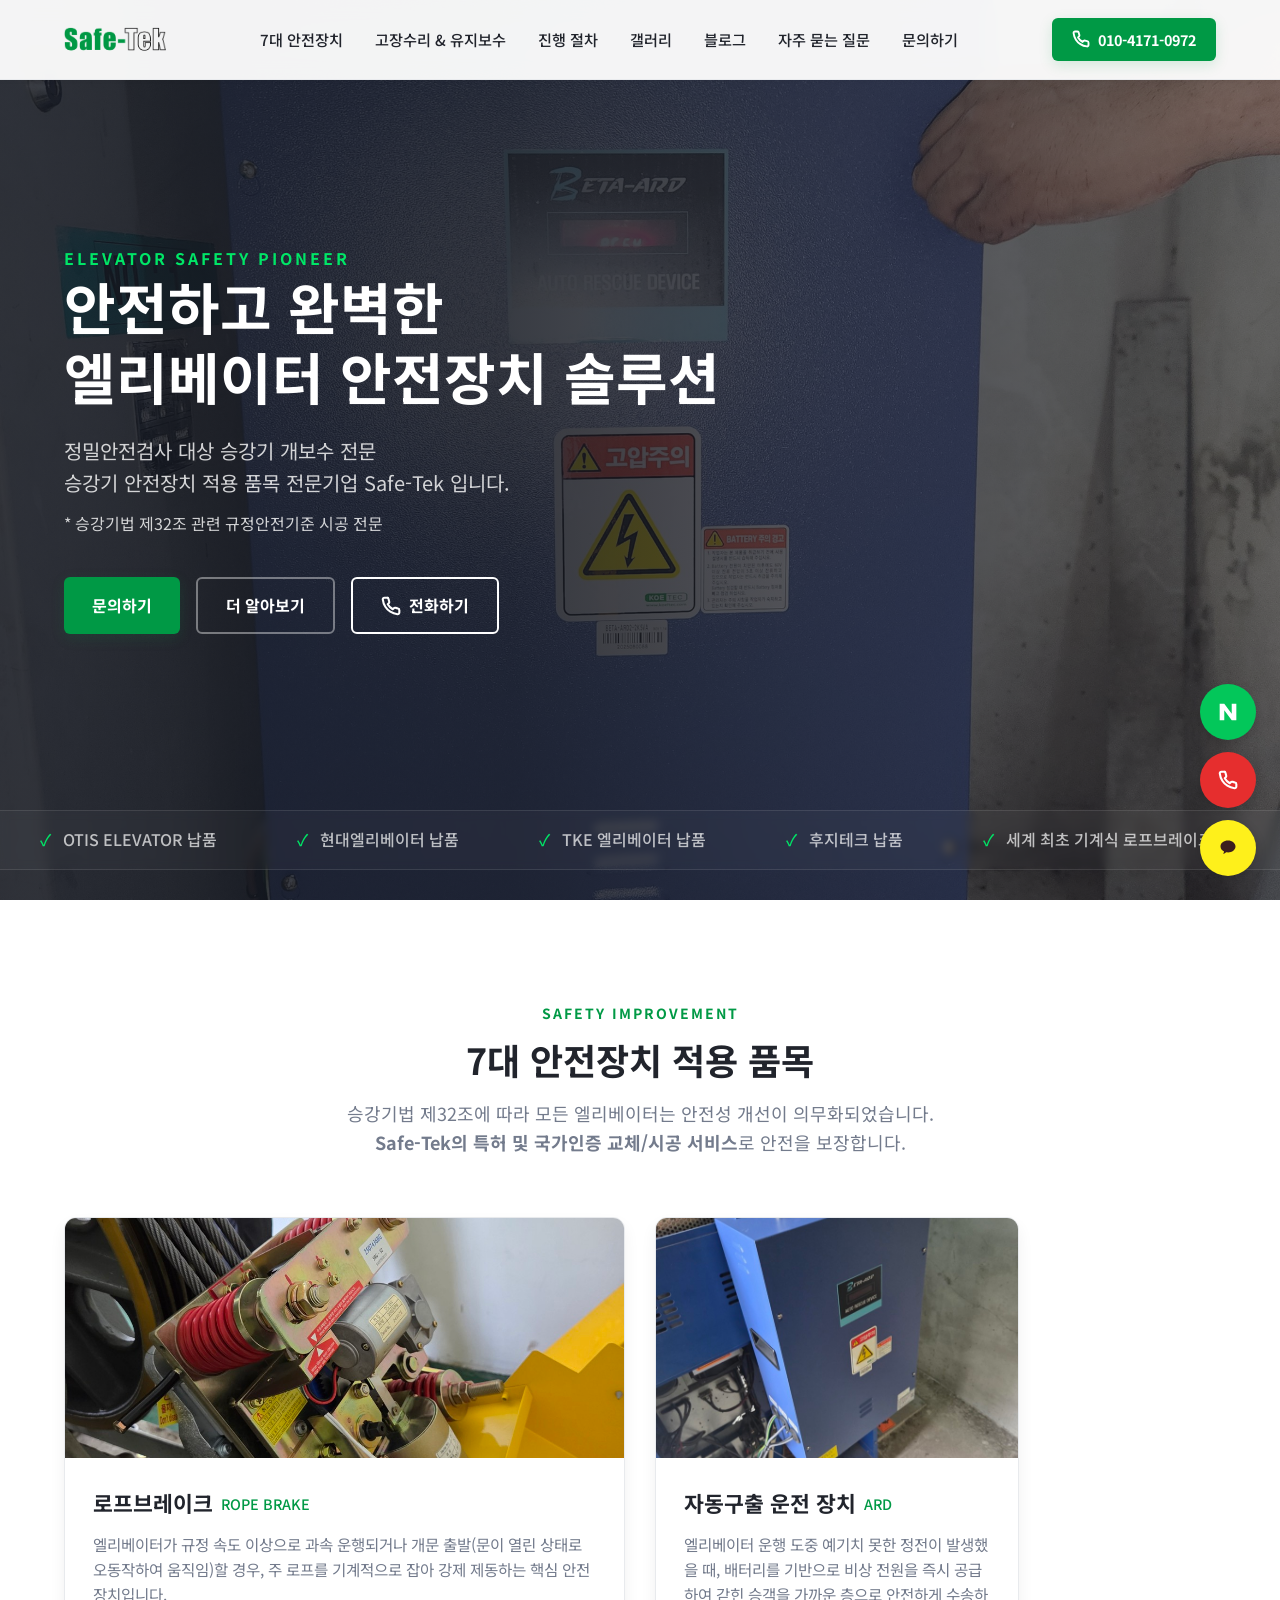
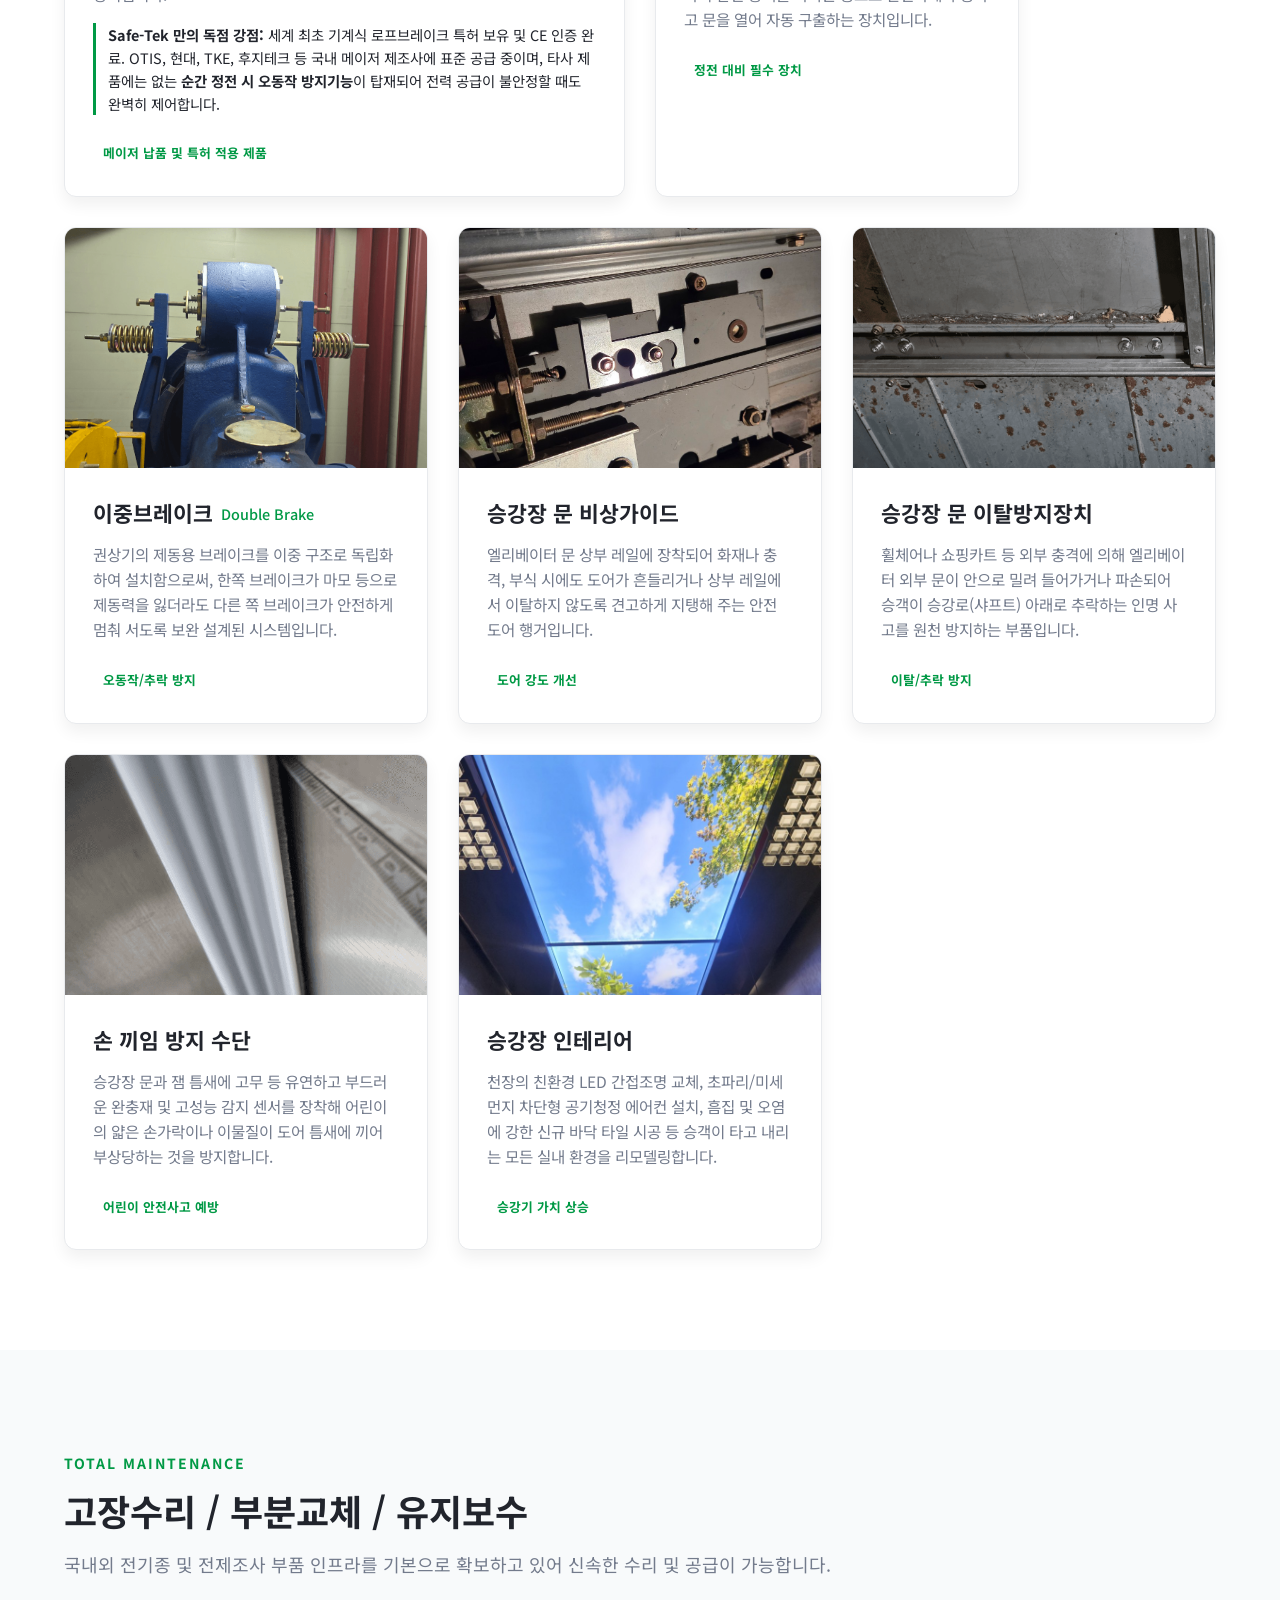
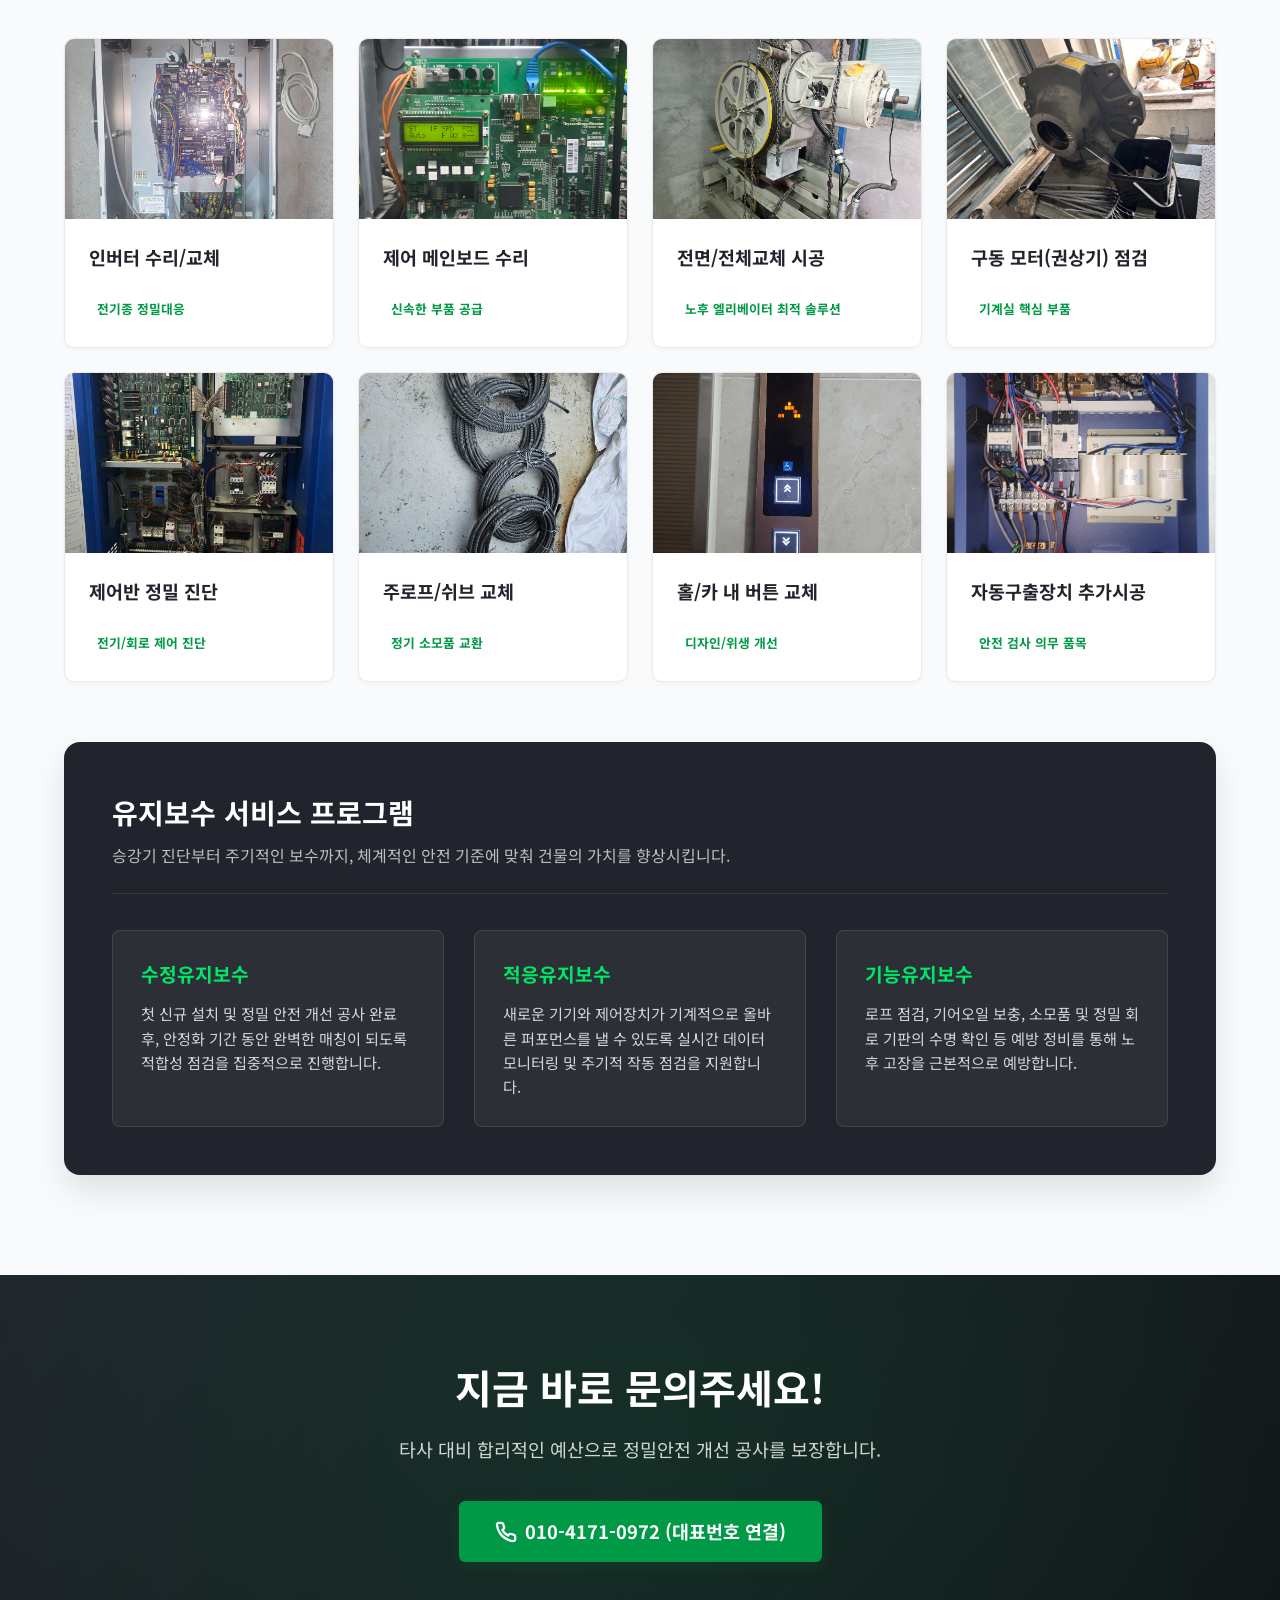
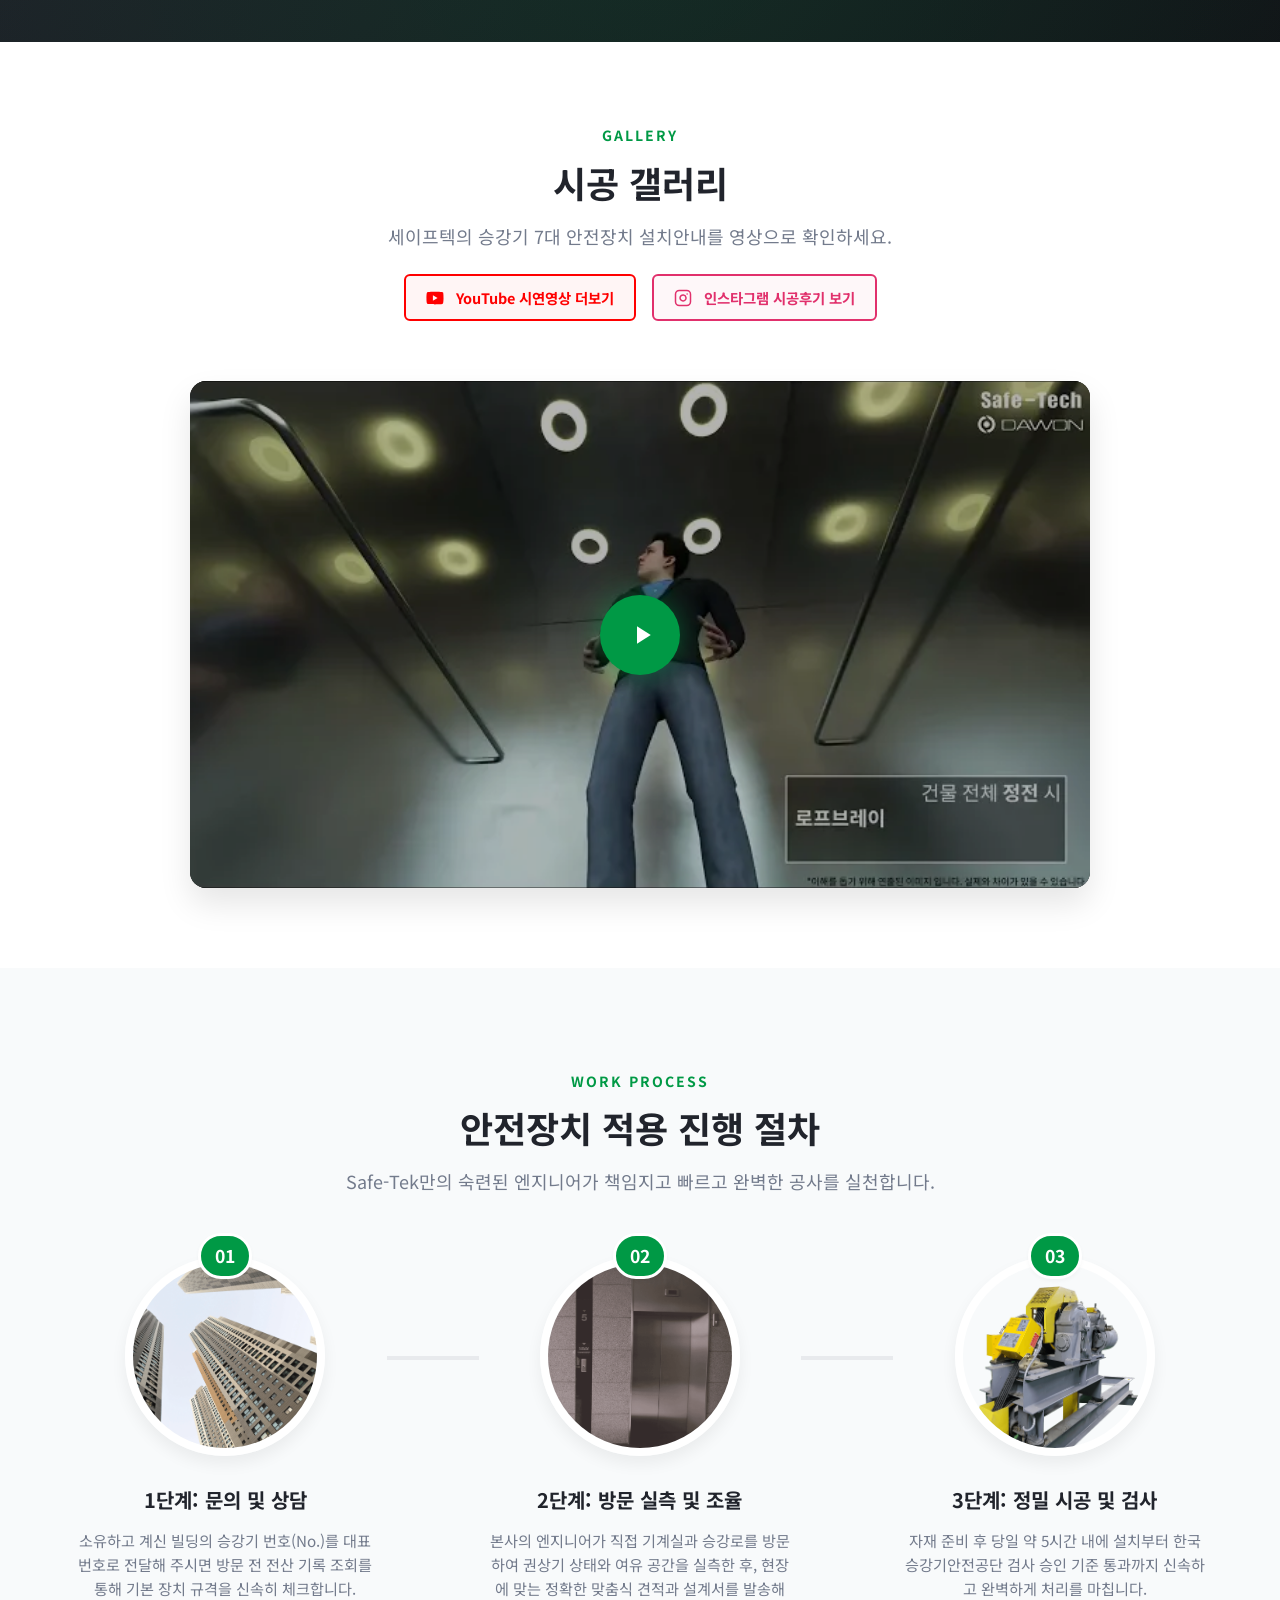
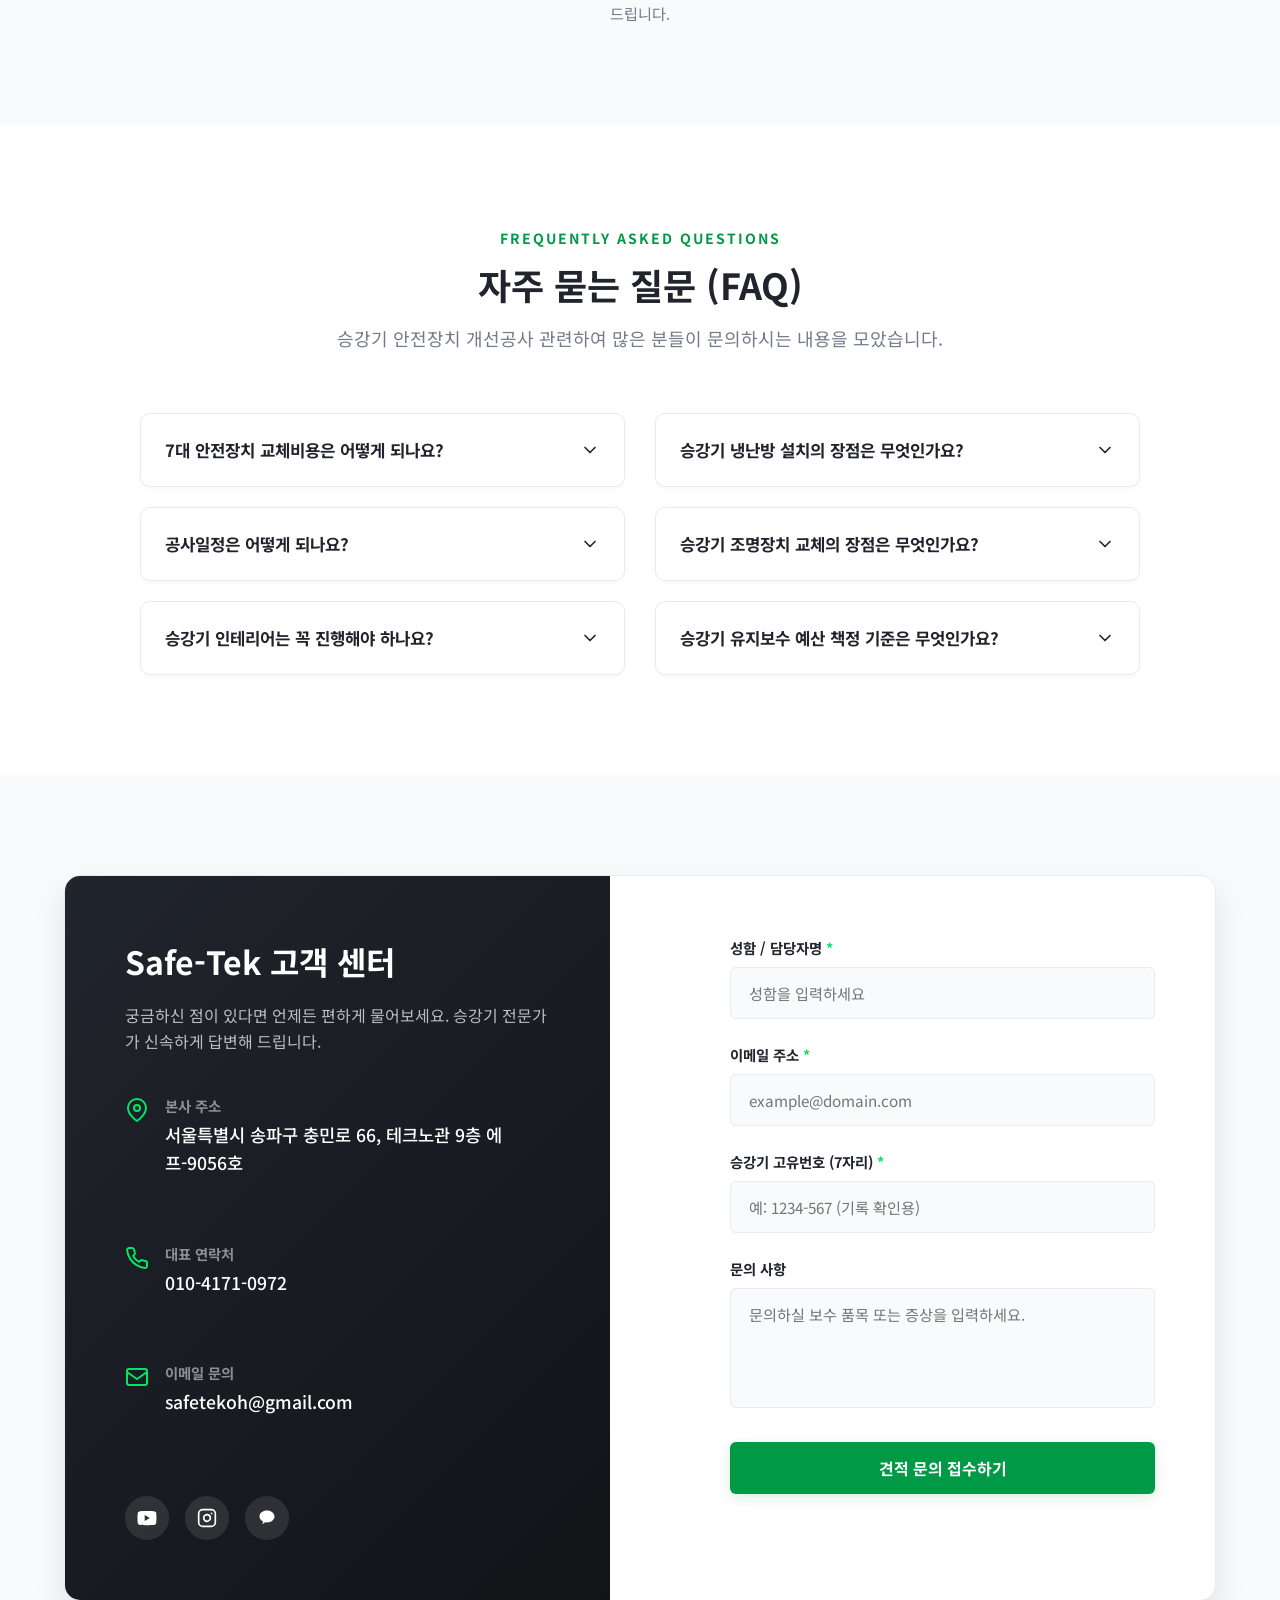
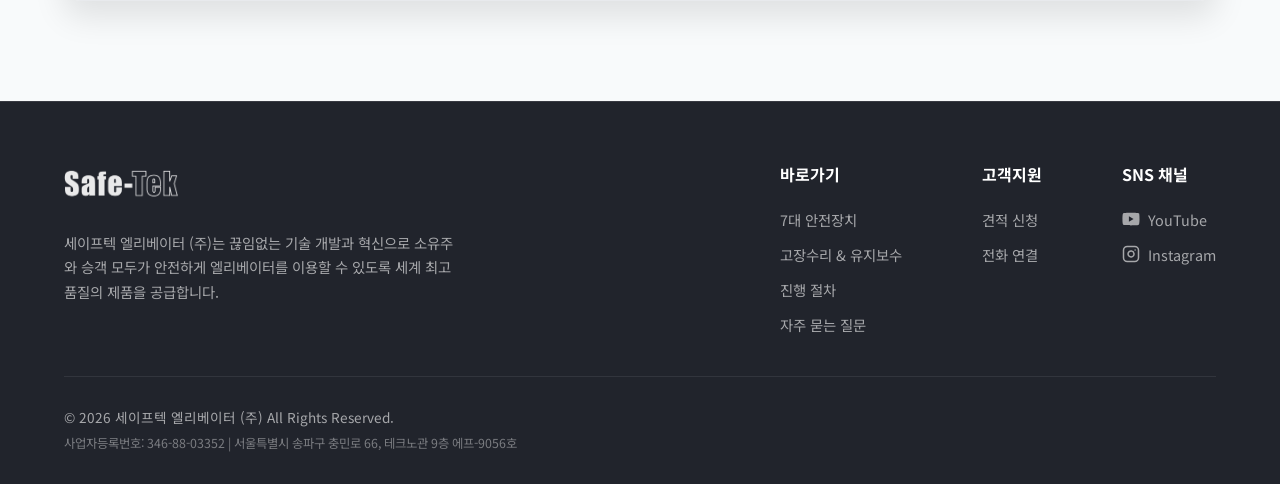
==== commit b50939f4: "Update contact email to safetekoh@gmail.com" ====
--- a/index.html
+++ b/index.html
@@ -590,7 +590,7 @@
                                     <svg class="contact-detail-icon" viewBox="0 0 24 24" fill="none" stroke="currentColor" stroke-width="2" stroke-linecap="round" stroke-linejoin="round"><rect x="2" y="4" width="20" height="16" rx="2"></rect><polyline points="22 7 12 14 2 7"></polyline></svg>
                                     <div class="contact-detail-text">
                                         <h5>이메일 문의</h5>
-                                        <p>contact@safe-tek.co.kr</p>
+                                        <p><a href="mailto:safetekoh@gmail.com">safetekoh@gmail.com</a></p>
                                     </div>
                                 </div>
                             </div>
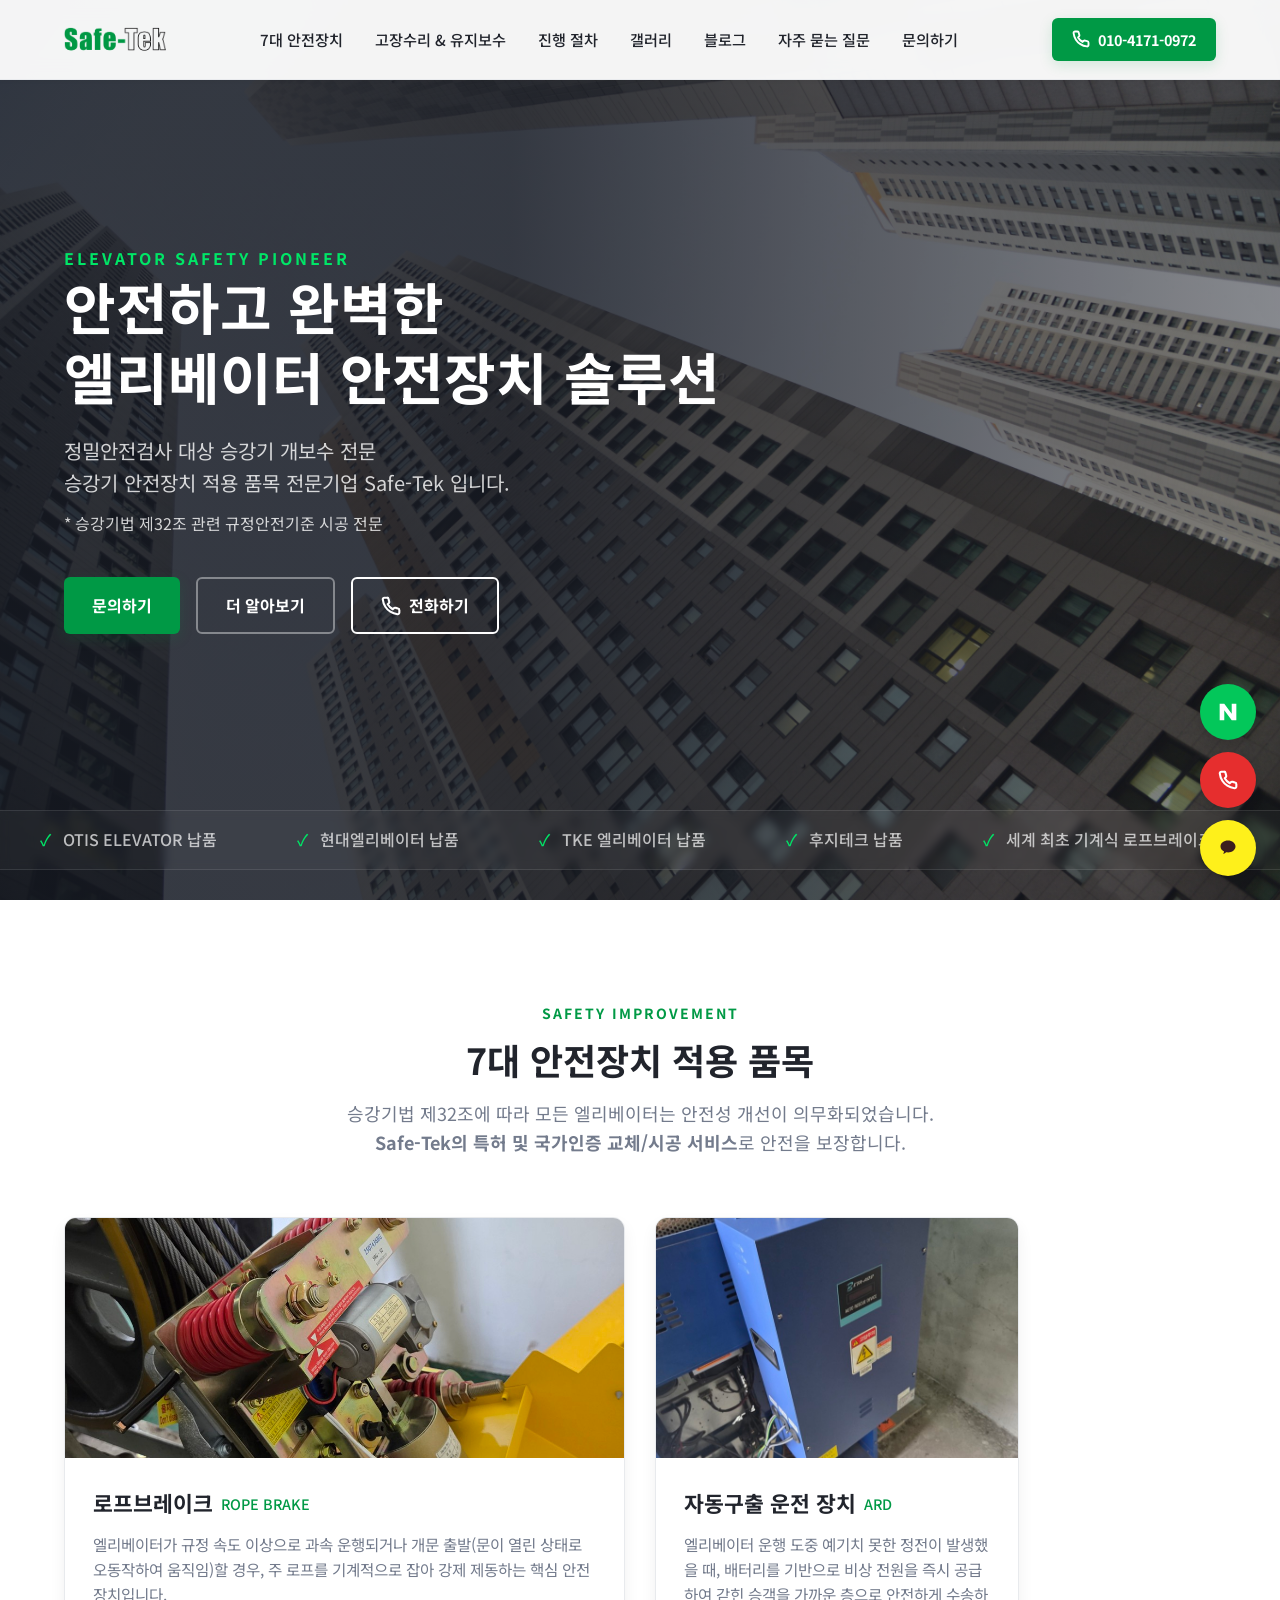
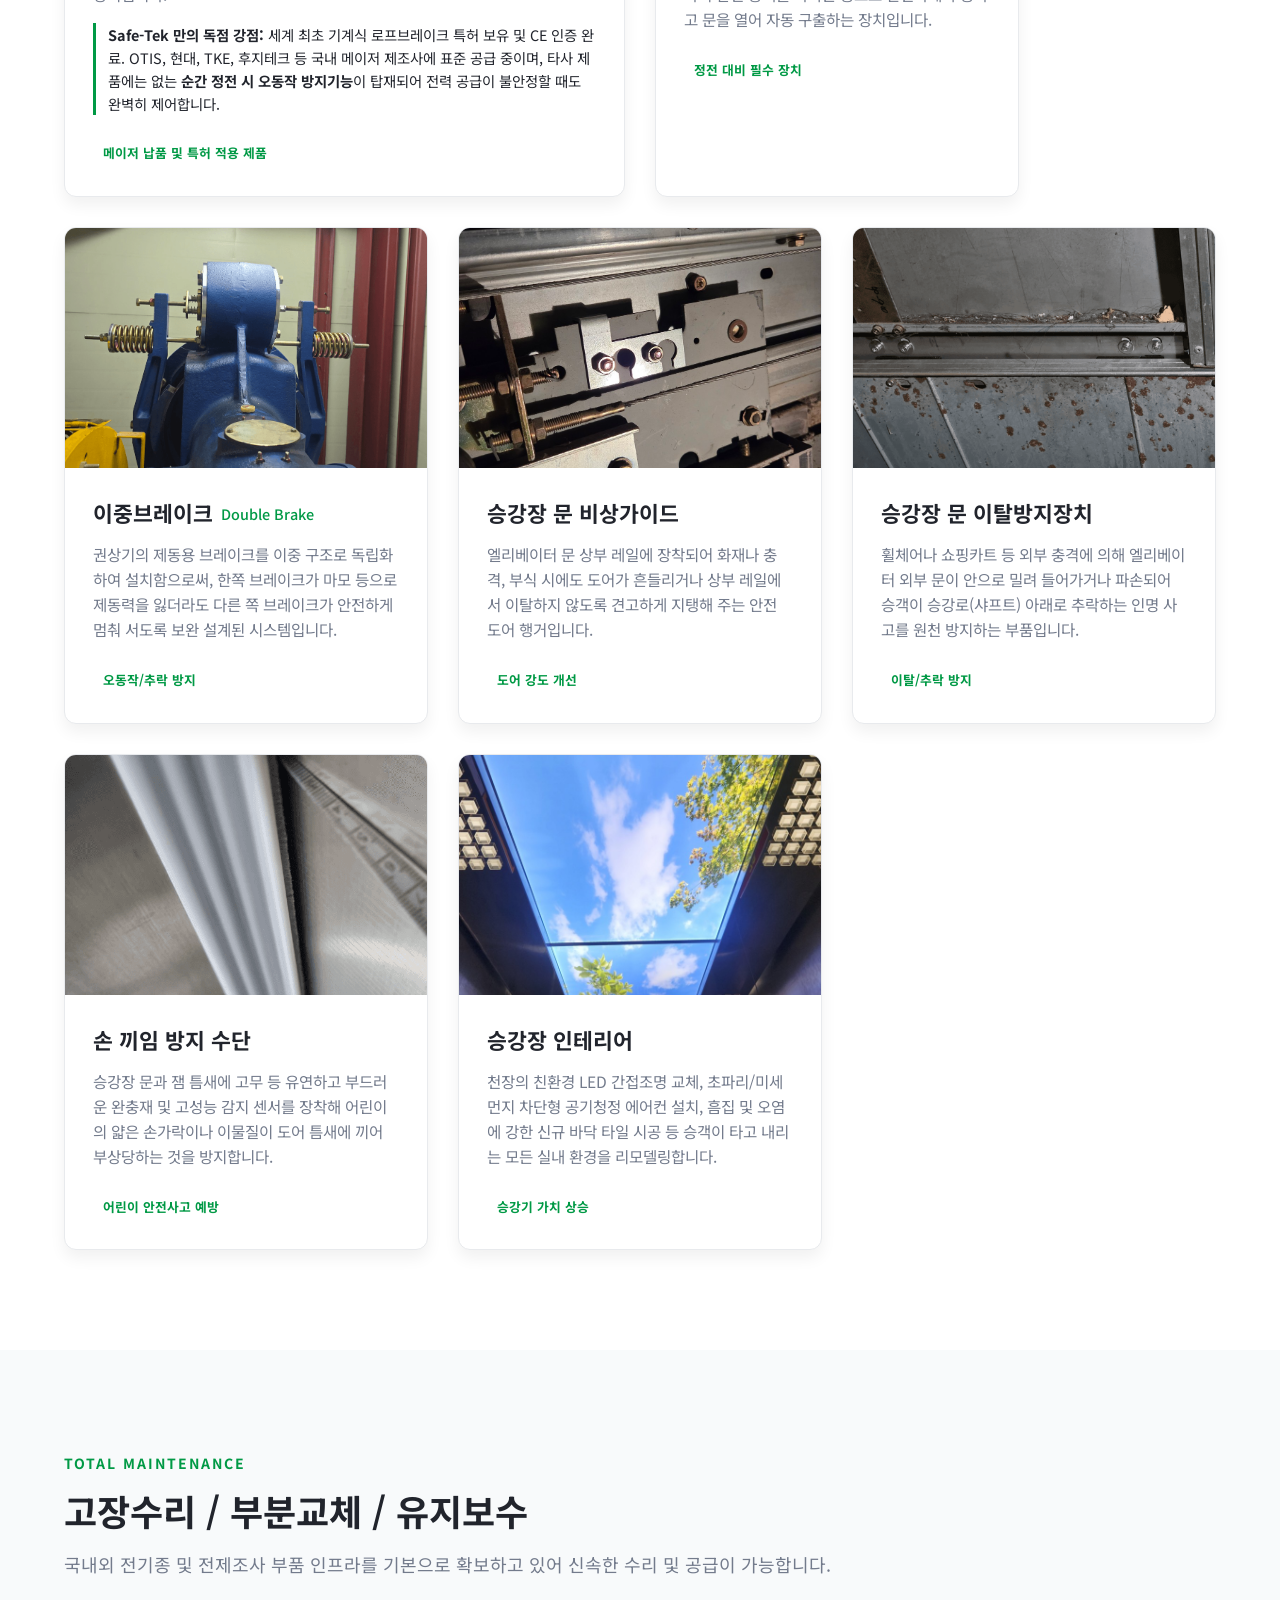
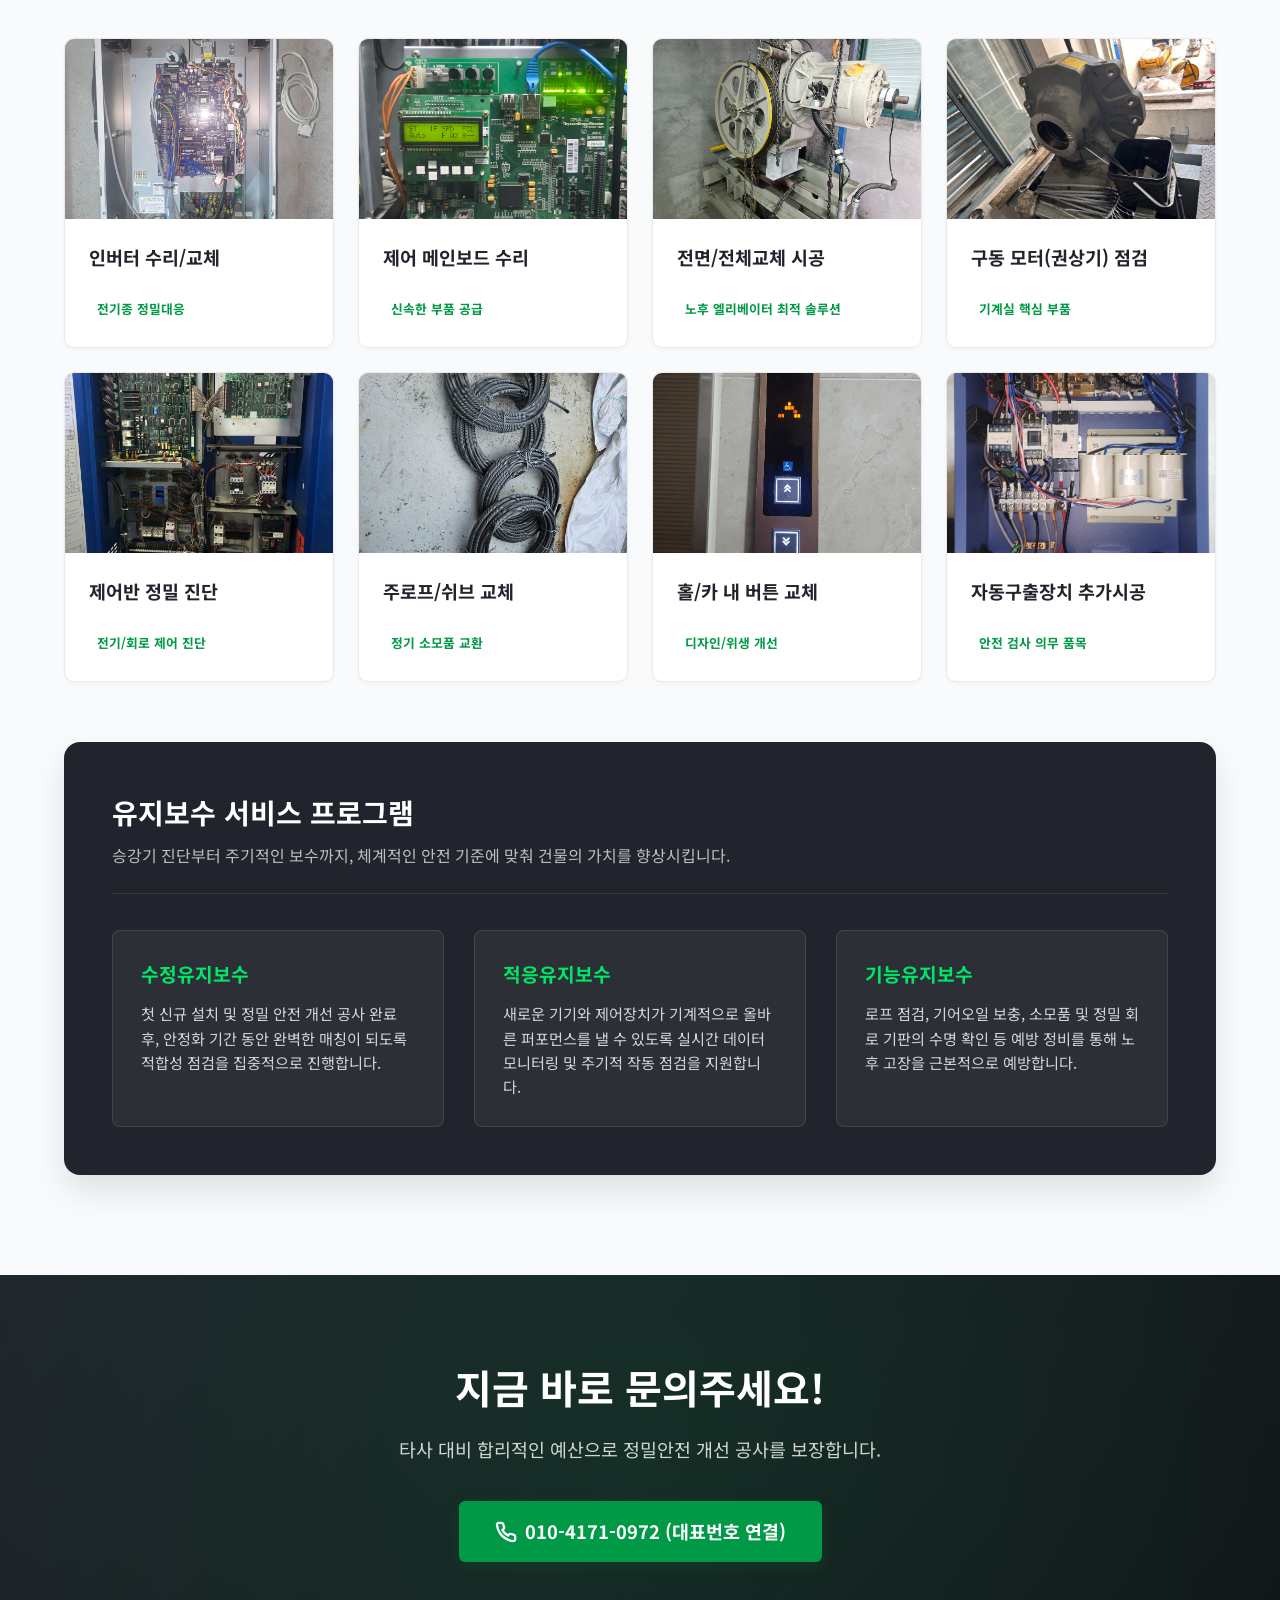
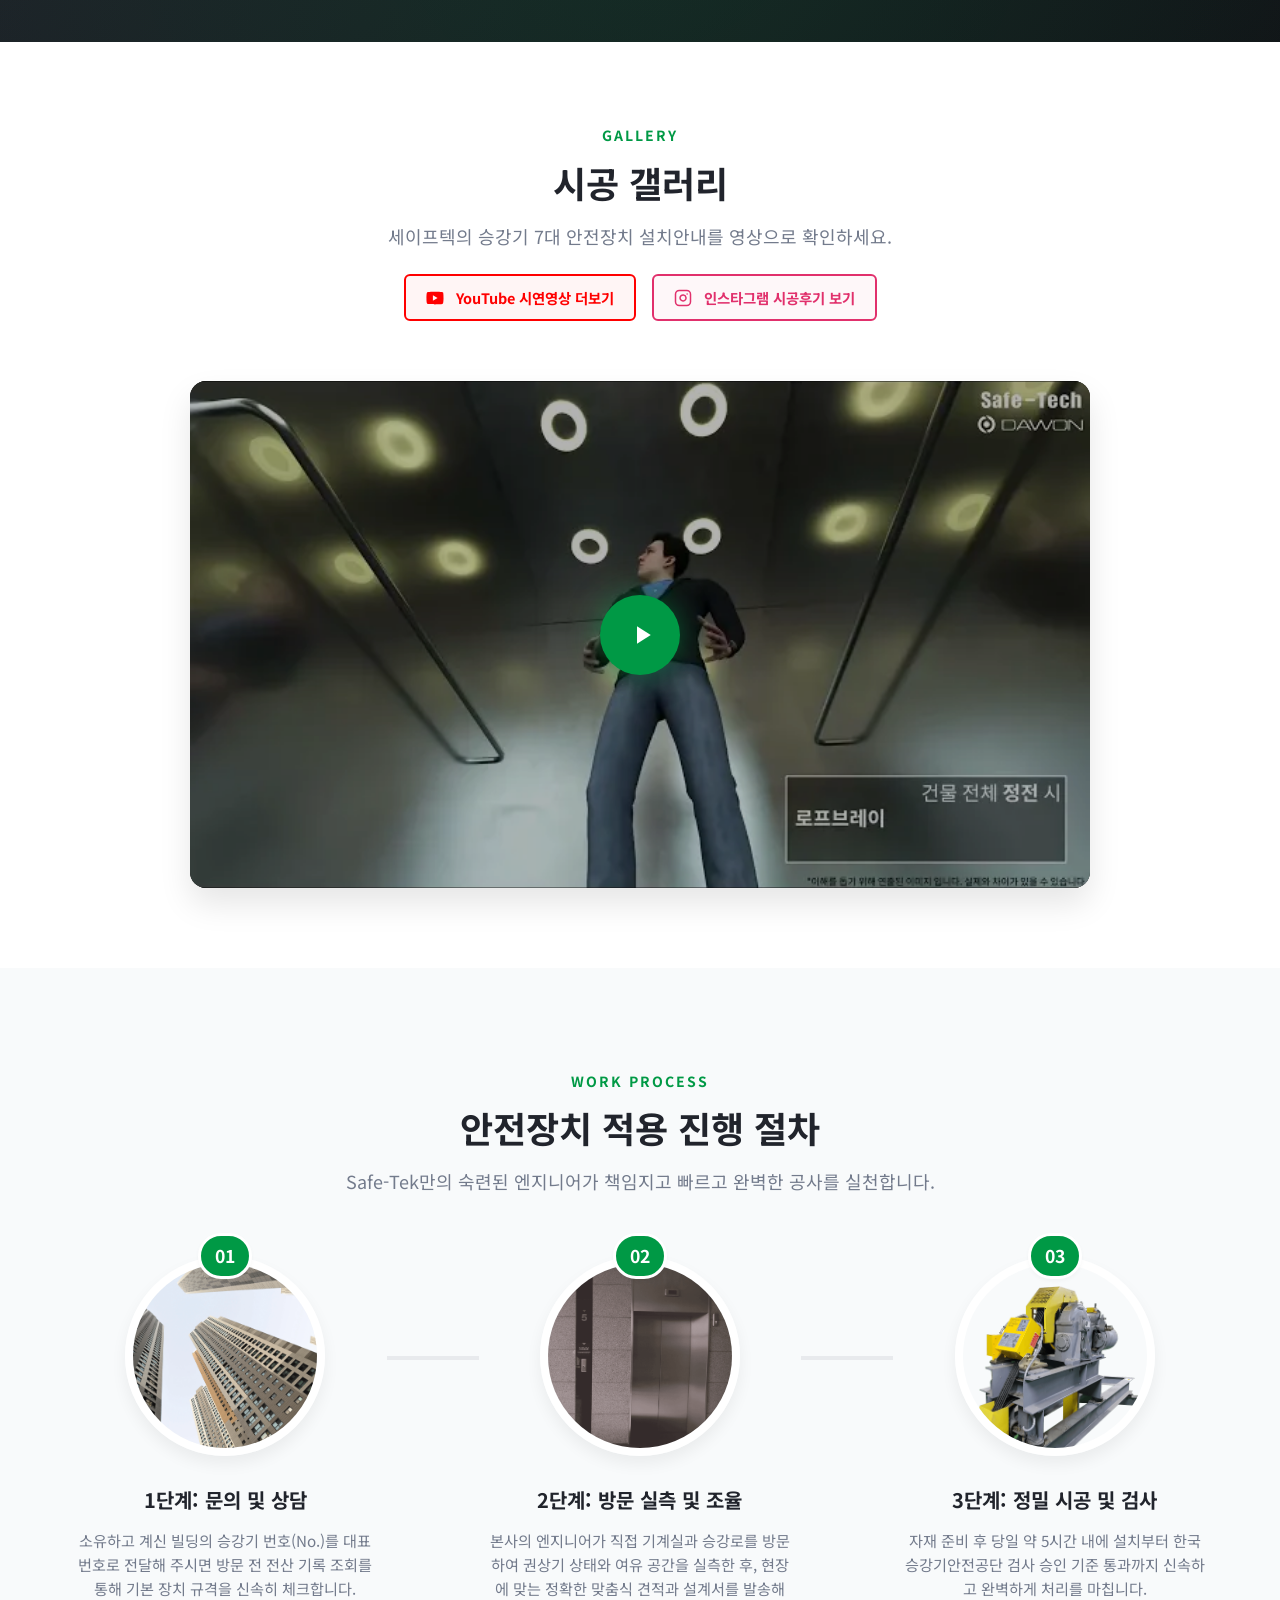
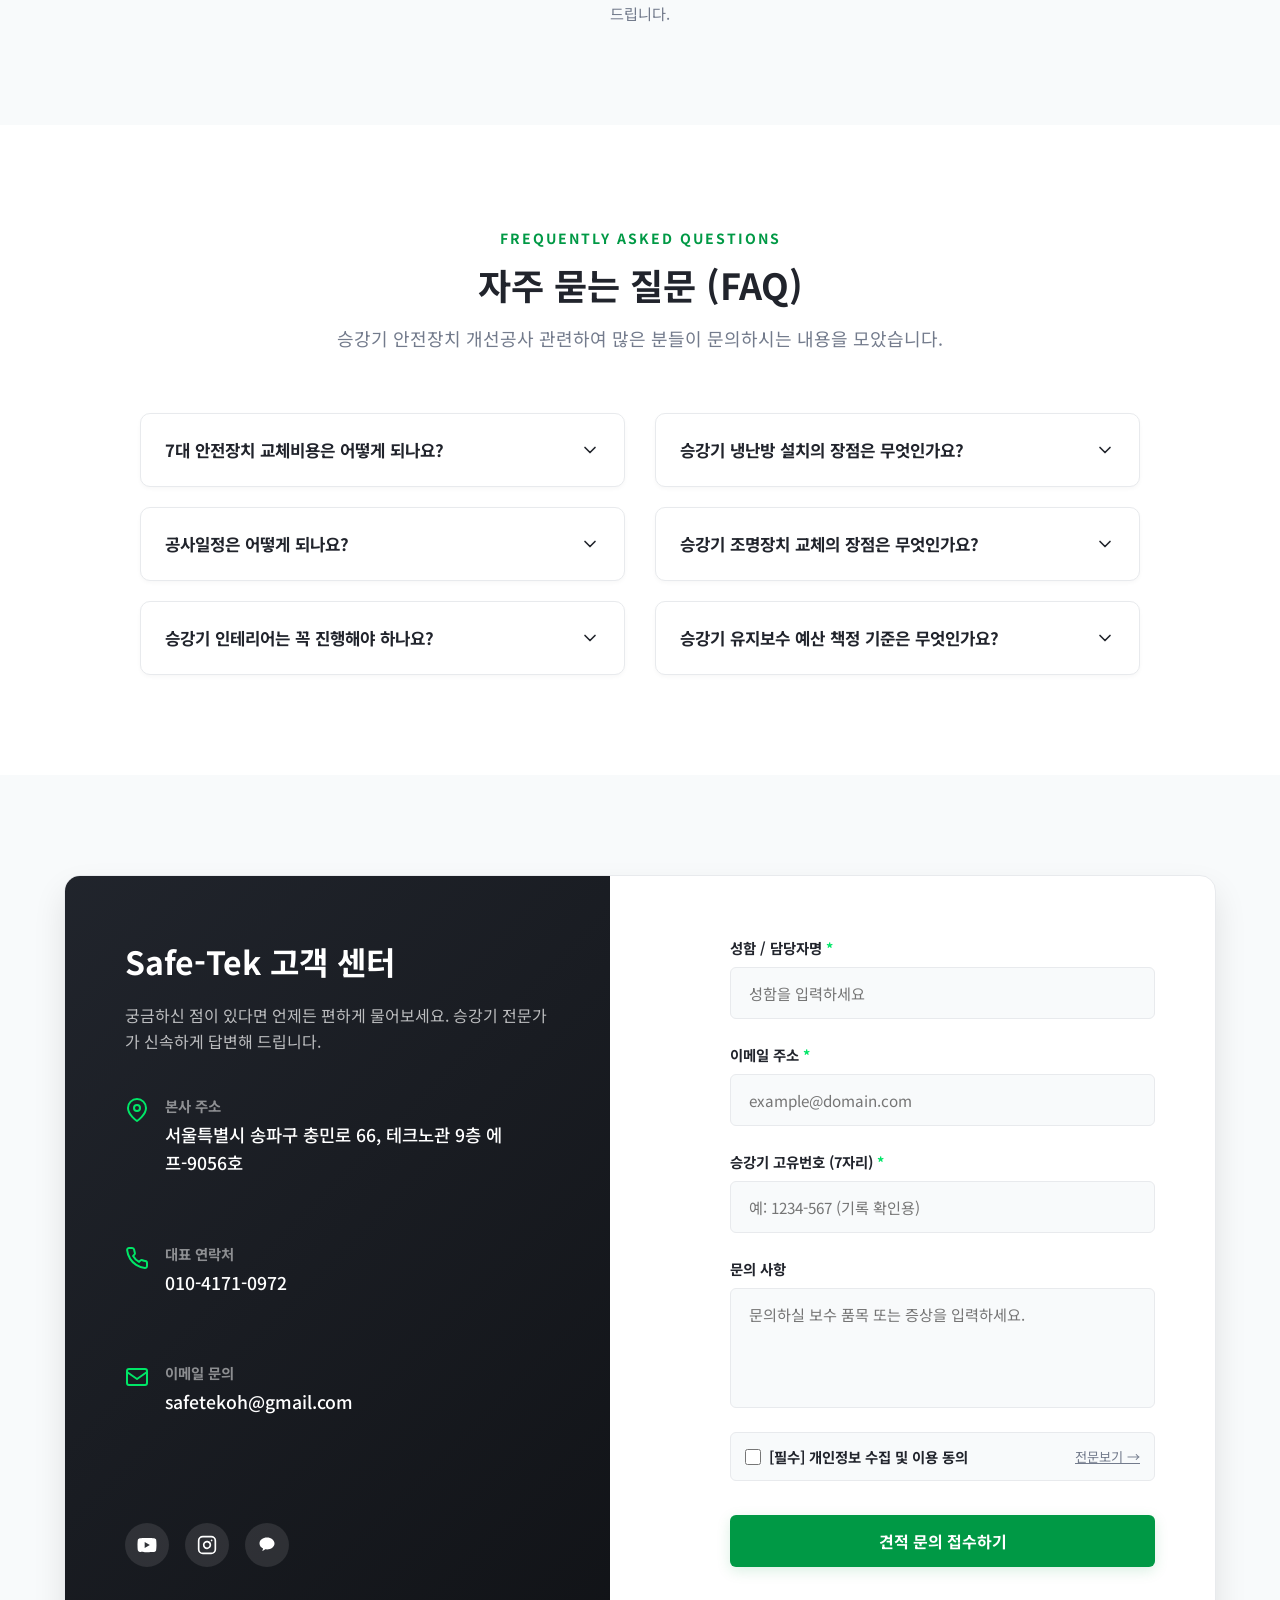
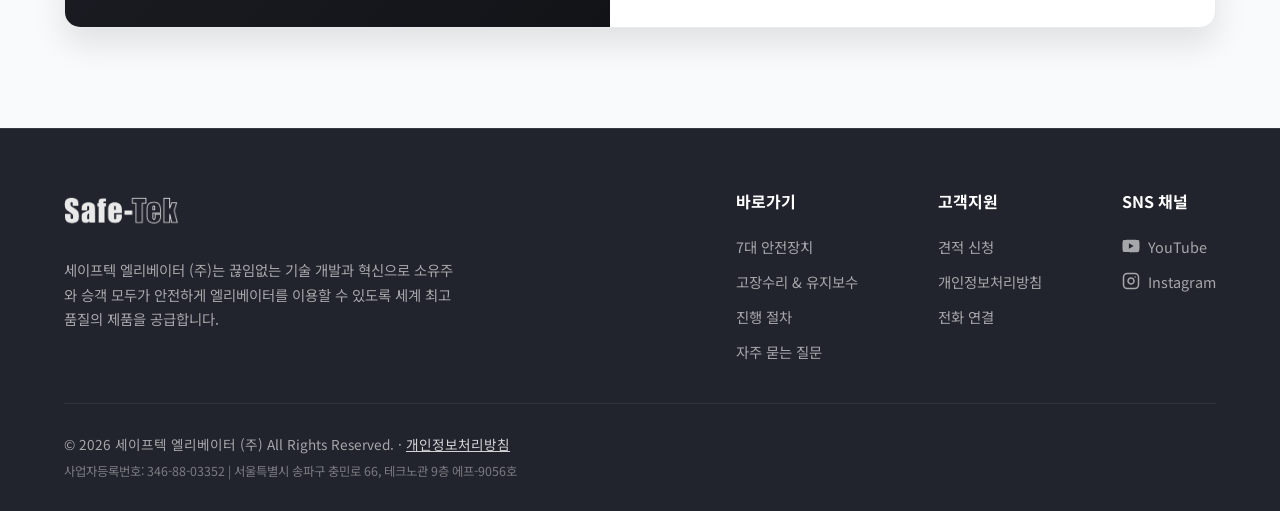
==== commit 68321c38: "Add privacy policy page and contact form consent agreement" ====
--- a/index.html
+++ b/index.html
@@ -603,7 +603,7 @@
                             <a href="https://www.instagram.com/ohhyeon5/" class="contact-social-btn" aria-label="Instagram" target="_blank" rel="noopener">
                                 <svg width="20" height="20" viewBox="0 0 24 24" fill="none" stroke="currentColor" stroke-width="2" stroke-linecap="round" stroke-linejoin="round"><rect x="2" y="2" width="20" height="20" rx="5" ry="5"></rect><path d="M16 11.37A4 4 0 1 1 12.63 8 4 4 0 0 1 16 11.37z"></path><line x1="17.5" y1="6.5" x2="17.51" y2="6.5"></line></svg>
                             </a>
-                            <a href="#" class="contact-social-btn" aria-label="Kakao Talk">
+                            <a href="https://open.kakao.com/o/stivCVBi" class="contact-social-btn" aria-label="Kakao Talk" target="_blank" rel="noopener">
                                 <svg width="20" height="20" viewBox="0 0 24 24" fill="currentColor"><path d="M12 3c-4.97 0-9 3.185-9 7.115 0 2.557 1.707 4.8 4.27 6.054-.176.657-.635 2.376-.727 2.733-.112.433.156.427.327.311.135-.09 2.146-1.46 3.003-2.046.685.097 1.393.148 2.127.148 4.97 0 9-3.186 9-7.116C21 6.185 16.97 3 12 3z"/></svg>
                             </a>
                         </div>
@@ -627,6 +627,13 @@
                             <div class="form-group">
                                 <label for="form-message">문의 사항</label>
                                 <textarea id="form-message" name="message" class="form-control" placeholder="문의하실 보수 품목 또는 증상을 입력하세요."></textarea>
+                            </div>
+                            <div class="form-group privacy-agreement-group">
+                                <label class="privacy-checkbox-label" for="form-privacy-agree">
+                                    <input type="checkbox" id="form-privacy-agree" name="privacyAgree" required/>
+                                    <span>[필수] 개인정보 수집 및 이용 동의</span>
+                                </label>
+                                <a href="privacy.html" target="_blank" rel="noopener" class="privacy-view-btn">전문보기 &rarr;</a>
                             </div>
                             <button type="submit" class="btn btn-primary" style="margin-top: 10px;">견적 문의 접수하기</button>
                         </form>
@@ -661,6 +668,7 @@
                         <h5>고객지원</h5>
                         <ul>
                             <li><a href="#contact-section">견적 신청</a></li>
+                            <li><a href="privacy.html">개인정보처리방침</a></li>
                             <li><a href="tel:+821041710972">전화 연결</a></li>
                         </ul>
                     </div>
@@ -686,7 +694,7 @@
             
             <div class="footer-bottom">
                 <p class="copyright">
-                    © 2026 세이프텍 엘리베이터 (주) All Rights Reserved.
+                    © 2026 세이프텍 엘리베이터 (주) All Rights Reserved. &middot; <a href="privacy.html" style="color: rgba(255, 255, 255, 0.8); text-decoration: underline;">개인정보처리방침</a>
                     <br>
                     <span style="font-size: 0.775rem; color: rgba(255, 255, 255, 0.4); display: inline-block; margin-top: 6px;">
                         사업자등록번호: 346-88-03352 | 서울특별시 송파구 충민로 66, 테크노관 9층 에프-9056호
@@ -706,8 +714,8 @@
         <a href="tel:+821041710972" class="floating-btn phone-call" aria-label="Phone Call">
             <svg width="20" height="20" viewBox="0 0 24 24" fill="none" stroke="currentColor" stroke-width="2.5" stroke-linecap="round" stroke-linejoin="round"><path d="M22 16.92v3a2 2 0 0 1-2.18 2 19.79 19.79 0 0 1-8.63-3.07 19.5 19.5 0 0 1-6-6 19.79 19.79 0 0 1-3.07-8.67A2 2 0 0 1 4.11 2h3a2 2 0 0 1 2 1.72 12.84 12.84 0 0 0 .7 2.81 2 2 0 0 1-.45 2.11L8.09 9.91a16 16 0 0 0 6 6l1.27-1.27a2 2 0 0 1 2.11-.45 12.84 12.84 0 0 0 2.81.7A2 2 0 0 1 22 16.92z"></path></svg>
         </a>
-        <!-- Kakao Talk (Placeholder with alert) -->
-        <a href="#" class="floating-btn kakao-talk" aria-label="Kakao Talk" onclick="alert('카카오톡 1:1 오픈채팅방은 준비 중입니다. 개설 완료 후 링크 주소를 알려주시면 바로 연결해 드리겠습니다! 대표번호(010-4171-0972)로 전화주시면 신속하게 답변 드리겠습니다.'); return false;">
+        <!-- Kakao Talk -->
+        <a href="https://open.kakao.com/o/stivCVBi" class="floating-btn kakao-talk" target="_blank" rel="noopener" aria-label="Kakao Talk">
             <svg width="20" height="20" viewBox="0 0 24 24" fill="currentColor"><path d="M12 3c-4.97 0-9 3.185-9 7.115 0 2.557 1.707 4.8 4.27 6.054-.176.657-.635 2.376-.727 2.733-.112.433.156.427.327.311.135-.09 2.146-1.46 3.003-2.046.685.097 1.393.148 2.127.148 4.97 0 9-3.186 9-7.116C21 6.185 16.97 3 12 3z"/></svg>
         </a>
     </div>
--- a/css/style.css
+++ b/css/style.css
@@ -1374,3 +1374,264 @@
         height: 48px;
     }
 }
+
+/* Privacy Agreement Checkbox in Contact Form */
+.privacy-agreement-group {
+    display: flex;
+    flex-direction: row;
+    align-items: center;
+    justify-content: space-between;
+    gap: 12px;
+    padding: 12px 14px;
+    background-color: var(--bg-alt);
+    border: 1px solid var(--border);
+    border-radius: 6px;
+}
+
+.privacy-checkbox-label {
+    display: inline-flex;
+    align-items: center;
+    gap: 8px;
+    cursor: pointer;
+    font-size: 0.875rem;
+    font-weight: 500;
+    color: var(--text-dark);
+}
+
+.privacy-checkbox-label input[type="checkbox"] {
+    width: 16px;
+    height: 16px;
+    accent-color: var(--primary);
+    cursor: pointer;
+}
+
+.privacy-view-btn {
+    font-size: 0.825rem;
+    color: var(--text-muted);
+    text-decoration: underline;
+    white-space: nowrap;
+    transition: var(--transition-fast);
+}
+
+.privacy-view-btn:hover {
+    color: var(--primary);
+}
+
+/* Legal Page Styles */
+.legal-main {
+    padding-top: calc(var(--header-height) + 40px);
+    padding-bottom: 80px;
+    background-color: var(--bg-alt);
+    min-height: 80vh;
+}
+
+.legal-doc {
+    max-width: 900px;
+    margin: 0 auto;
+    background-color: var(--bg-light);
+    border: 1px solid var(--border);
+    border-radius: 12px;
+    box-shadow: var(--shadow-md);
+    padding: 48px;
+}
+
+.legal-head {
+    border-bottom: 2px solid var(--border);
+    padding-bottom: 30px;
+    margin-bottom: 36px;
+}
+
+.legal-title {
+    font-size: 2.25rem;
+    font-weight: 700;
+    color: var(--secondary);
+    margin: 12px 0 16px 0;
+}
+
+.legal-lede {
+    font-size: 1.05rem;
+    color: var(--text-muted);
+    line-height: 1.7;
+    margin-bottom: 20px;
+}
+
+.legal-meta {
+    display: flex;
+    gap: 20px;
+    font-size: 0.875rem;
+    color: var(--text-muted);
+}
+
+.legal-meta span b {
+    color: var(--secondary);
+    margin-right: 6px;
+}
+
+.legal-toc {
+    background-color: var(--bg-alt);
+    border: 1px solid var(--border);
+    border-radius: 8px;
+    padding: 24px;
+    margin-bottom: 40px;
+}
+
+.legal-toc-title {
+    font-size: 1rem;
+    font-weight: 700;
+    color: var(--secondary);
+    margin-bottom: 16px;
+}
+
+.legal-toc ol {
+    display: grid;
+    grid-template-columns: repeat(2, 1fr);
+    gap: 10px 24px;
+}
+
+.legal-toc a {
+    display: inline-flex;
+    align-items: center;
+    gap: 8px;
+    font-size: 0.9rem;
+    color: var(--text-dark);
+    font-weight: 500;
+}
+
+.legal-toc a:hover {
+    color: var(--primary);
+}
+
+.legal-toc .n {
+    display: inline-flex;
+    align-items: center;
+    justify-content: center;
+    width: 20px;
+    height: 20px;
+    border-radius: 50%;
+    background-color: var(--border);
+    color: var(--secondary);
+    font-size: 0.75rem;
+    font-weight: 700;
+}
+
+.legal-doc .article {
+    padding-top: 36px;
+    margin-top: 36px;
+    border-top: 1px solid var(--border);
+}
+
+.legal-doc .article:first-of-type {
+    border-top: none;
+    padding-top: 0;
+    margin-top: 0;
+}
+
+.legal-doc .article h2 {
+    font-size: 1.35rem;
+    font-weight: 700;
+    color: var(--secondary);
+    margin-bottom: 16px;
+    display: flex;
+    align-items: center;
+    gap: 10px;
+}
+
+.legal-doc .article h2 .n {
+    color: var(--primary);
+    font-size: 1.1rem;
+}
+
+.legal-doc .article h3 {
+    font-size: 1.05rem;
+    font-weight: 700;
+    color: var(--secondary);
+    margin: 20px 0 10px 0;
+}
+
+.legal-doc .article p {
+    font-size: 0.95rem;
+    color: var(--text-dark);
+    line-height: 1.75;
+    margin-bottom: 14px;
+}
+
+.legal-doc .article ul {
+    margin: 12px 0 16px 20px;
+    list-style: disc;
+}
+
+.legal-doc .article ul li {
+    font-size: 0.95rem;
+    color: var(--text-dark);
+    line-height: 1.7;
+    margin-bottom: 6px;
+}
+
+.legal-table-wrap {
+    width: 100%;
+    overflow-x: auto;
+    margin: 16px 0 20px 0;
+}
+
+.legal-doc table {
+    width: 100%;
+    border-collapse: collapse;
+    font-size: 0.9rem;
+    background-color: white;
+    border: 1px solid var(--border);
+    border-radius: 6px;
+    overflow: hidden;
+}
+
+.legal-doc th, .legal-doc td {
+    padding: 12px 16px;
+    border: 1px solid var(--border);
+    text-align: left;
+    vertical-align: middle;
+}
+
+.legal-doc th {
+    background-color: var(--bg-alt);
+    color: var(--secondary);
+    font-weight: 700;
+}
+
+.legal-doc td {
+    color: var(--text-dark);
+}
+
+.legal-doc .basis {
+    display: block;
+    font-size: 0.825rem;
+    color: var(--text-muted);
+    background-color: var(--bg-alt);
+    padding: 10px 14px;
+    border-radius: 6px;
+    margin-top: 16px;
+    line-height: 1.6;
+}
+
+.legal-doc .basis b {
+    color: var(--secondary);
+    margin-right: 4px;
+}
+
+@media (max-width: 768px) {
+    .legal-doc {
+        padding: 24px 16px;
+    }
+    
+    .legal-title {
+        font-size: 1.75rem;
+    }
+    
+    .legal-toc ol {
+        grid-template-columns: 1fr;
+    }
+    
+    .privacy-agreement-group {
+        flex-direction: column;
+        align-items: flex-start;
+        gap: 8px;
+    }
+}
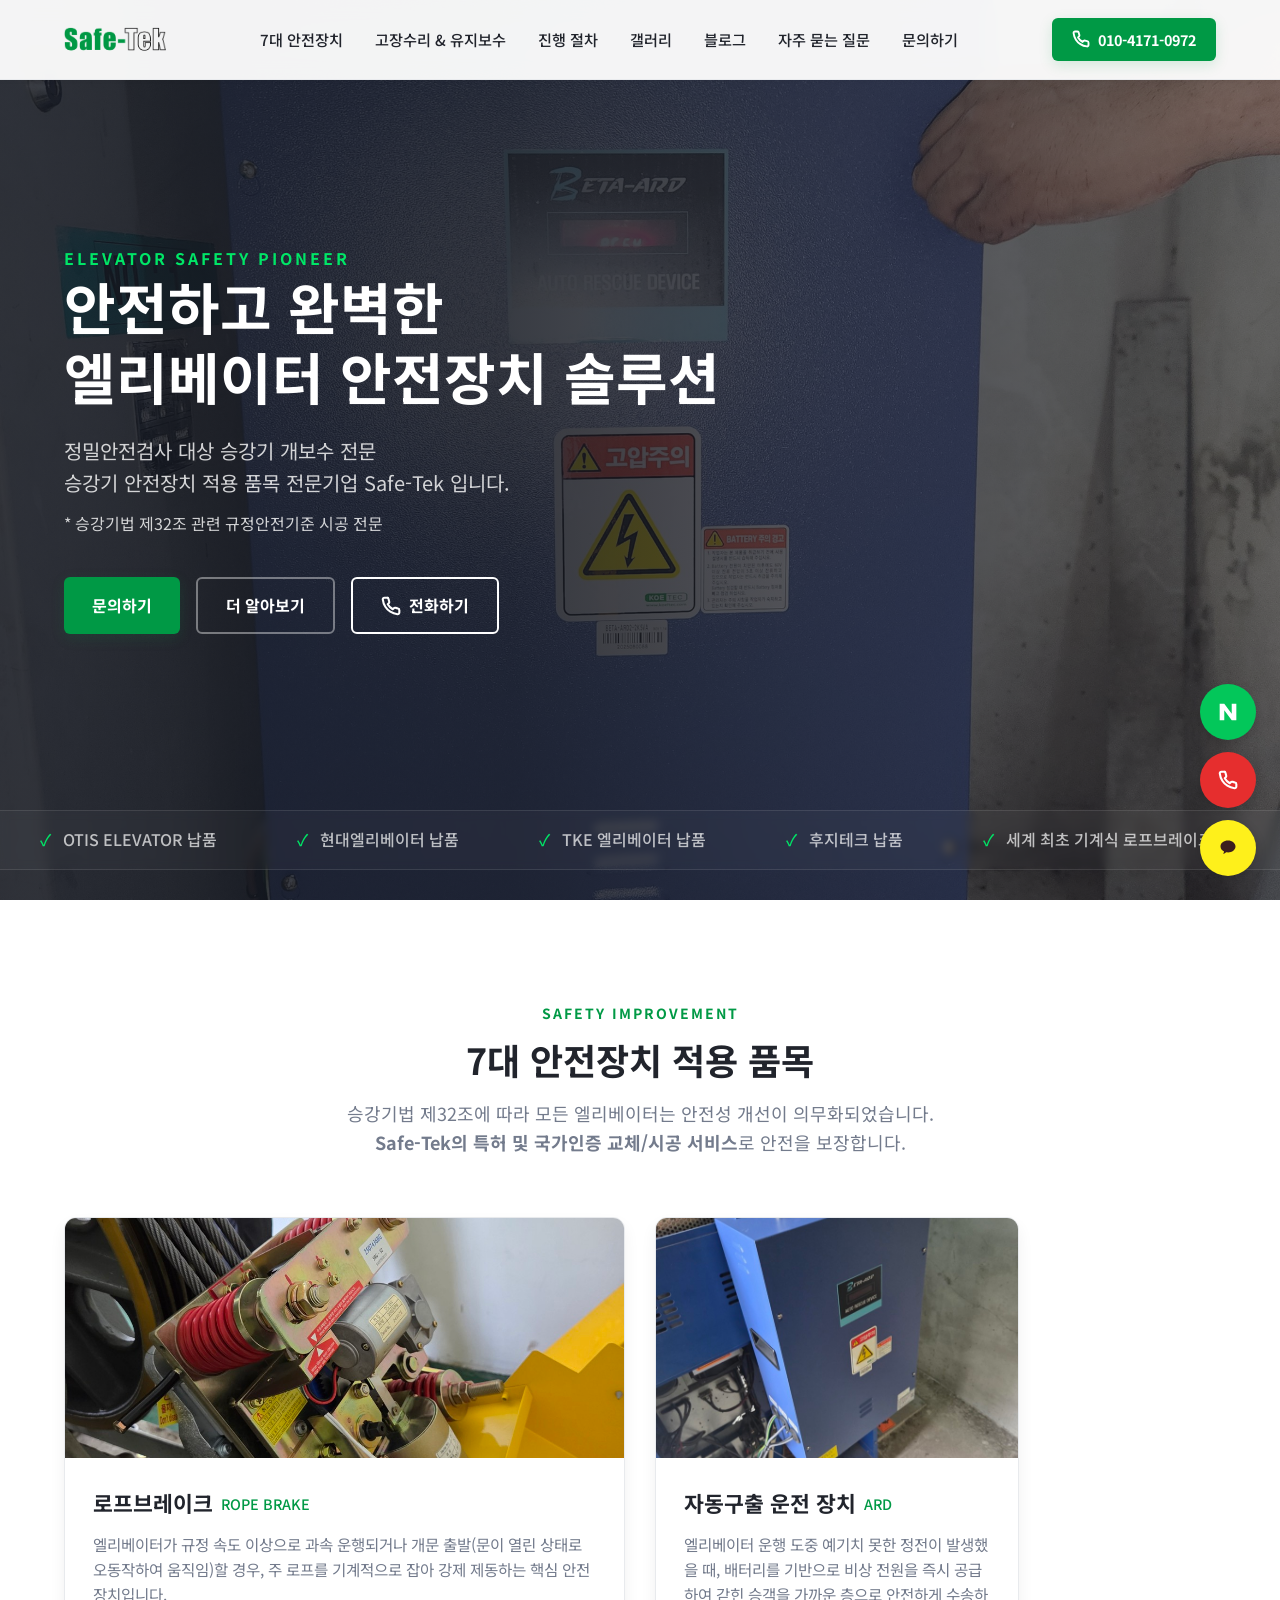
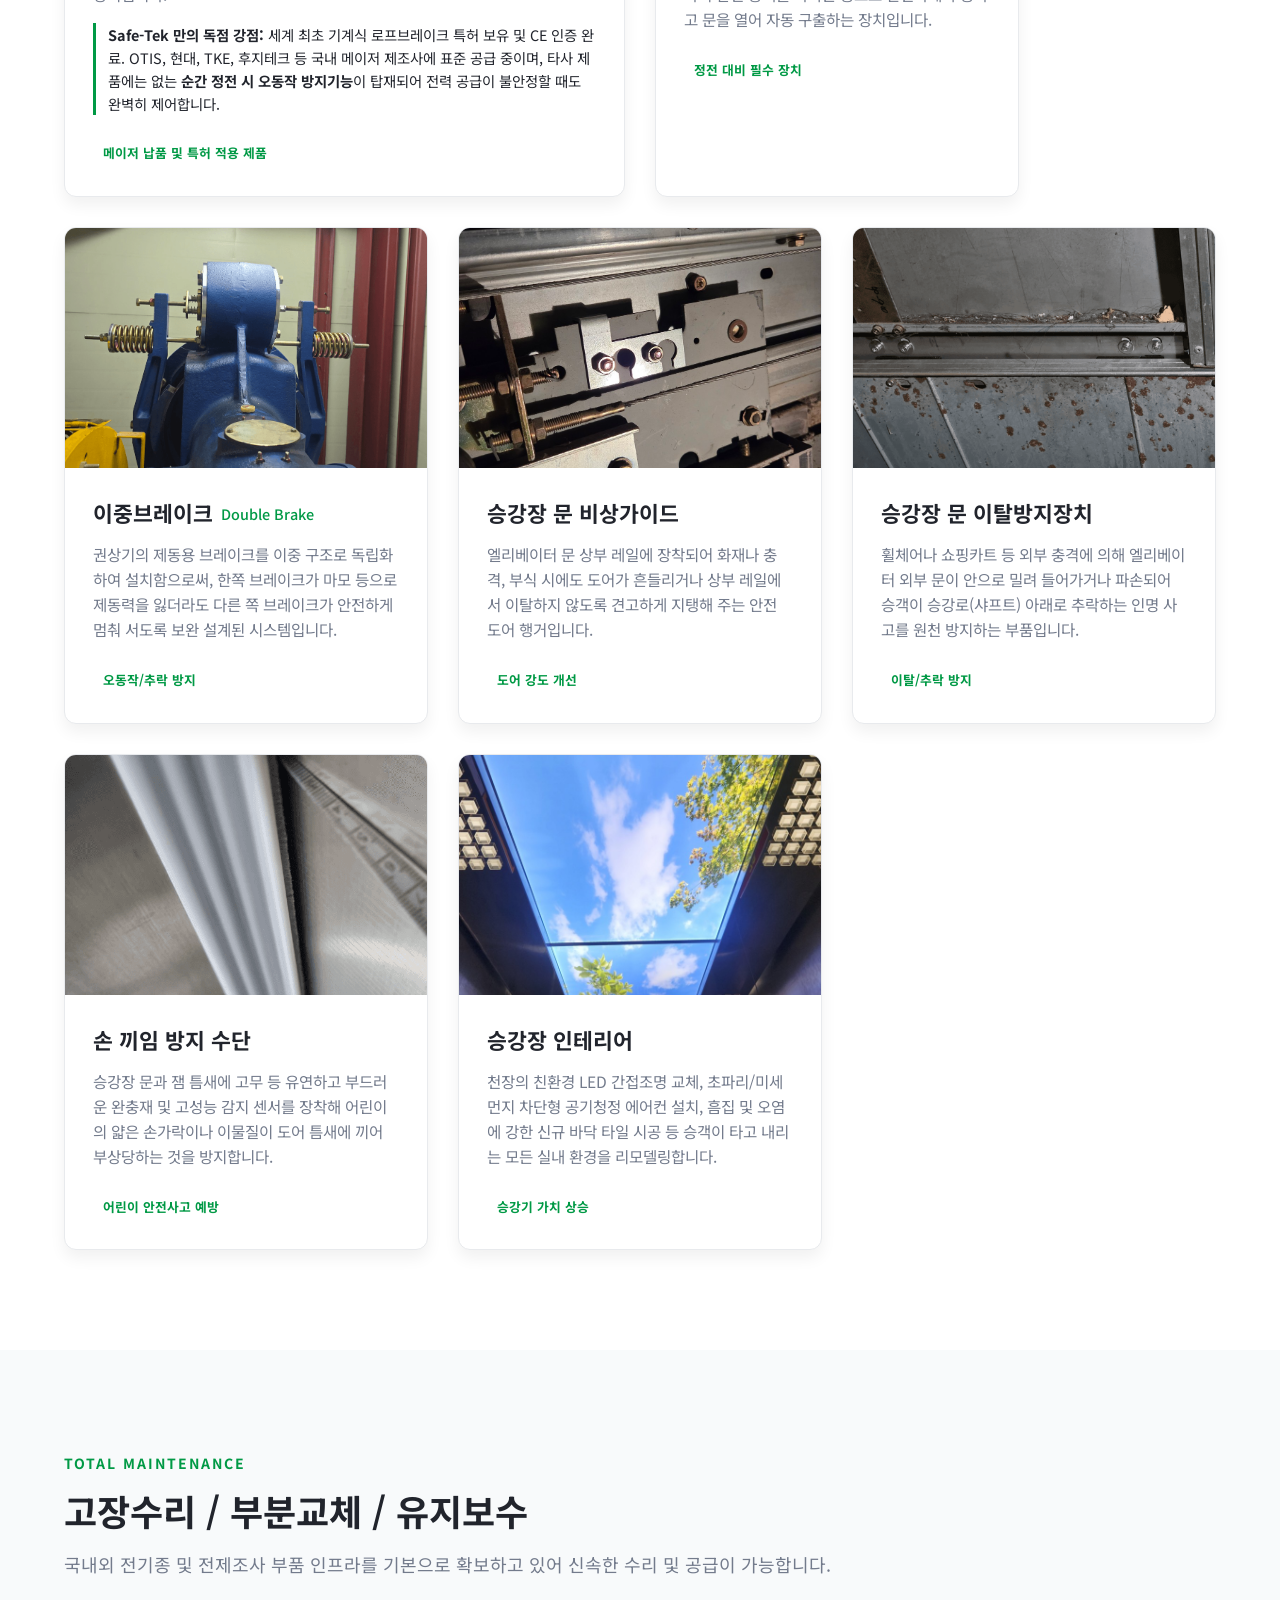
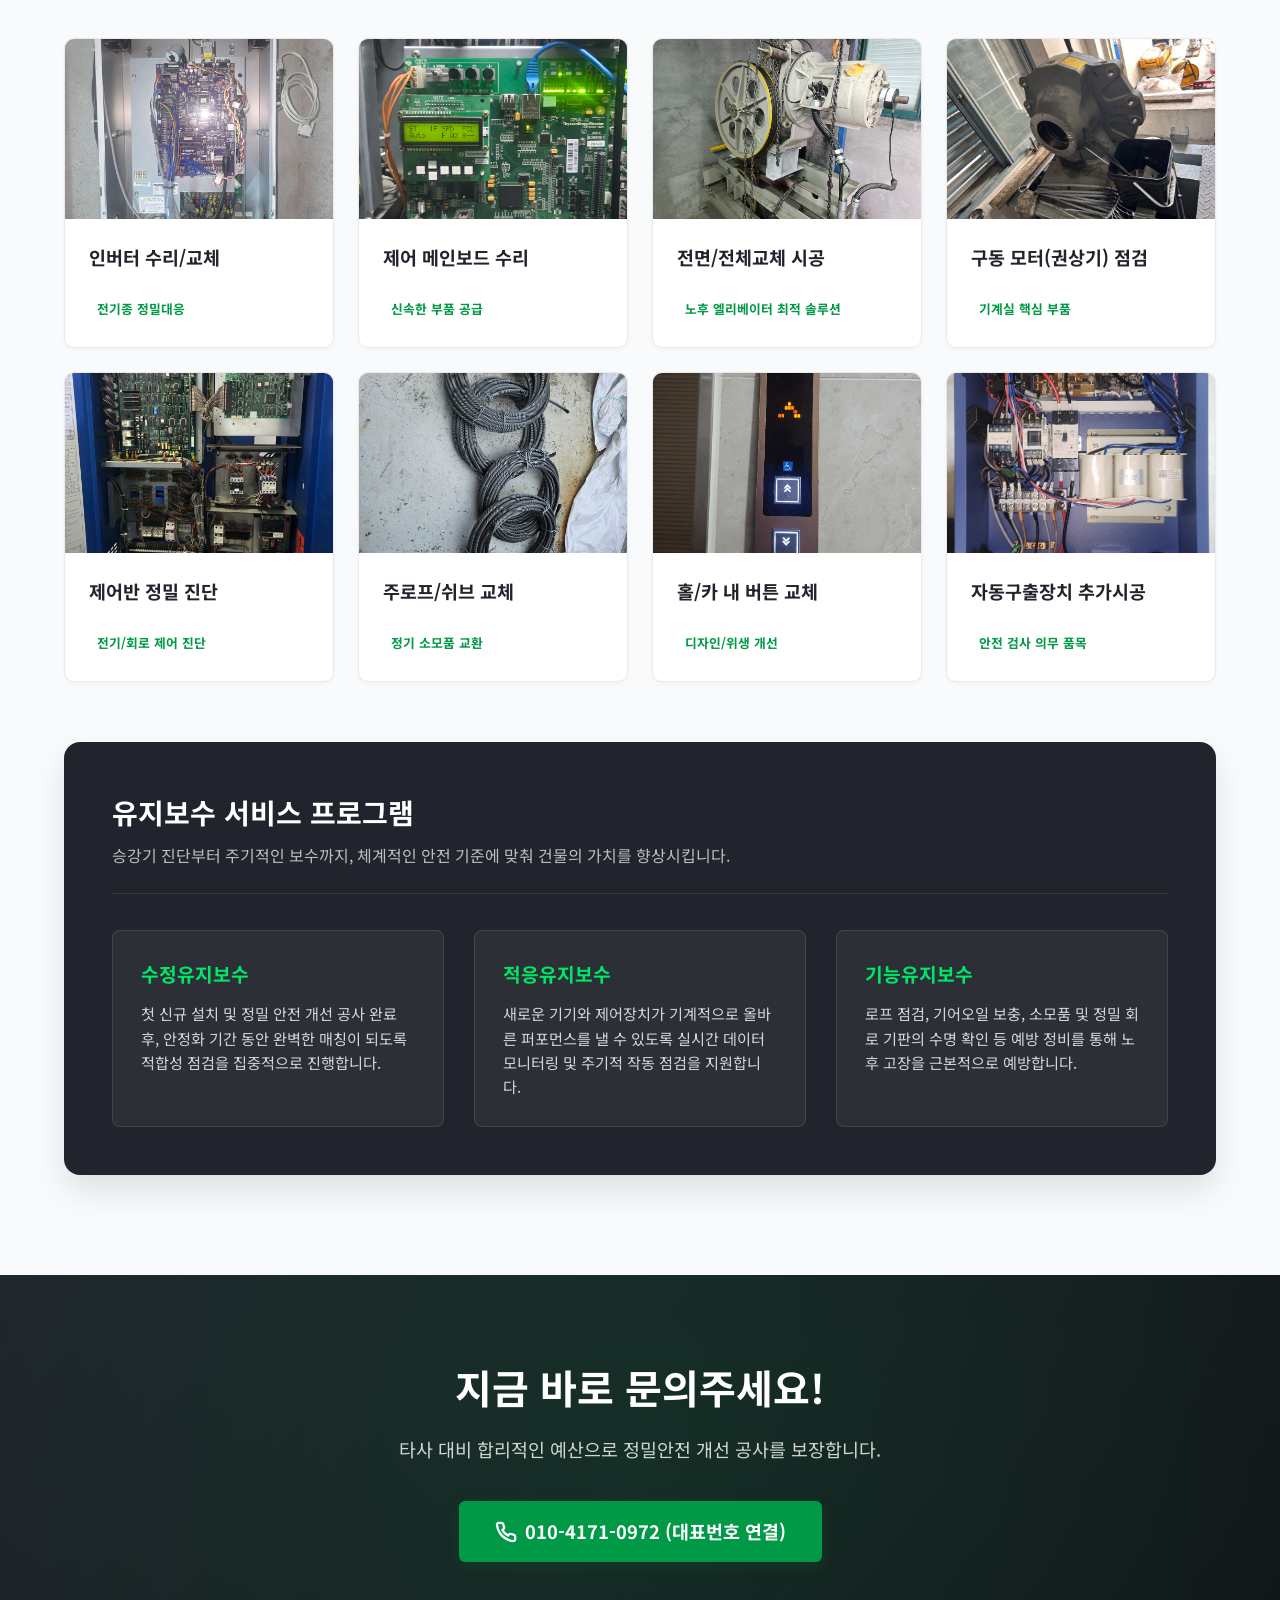
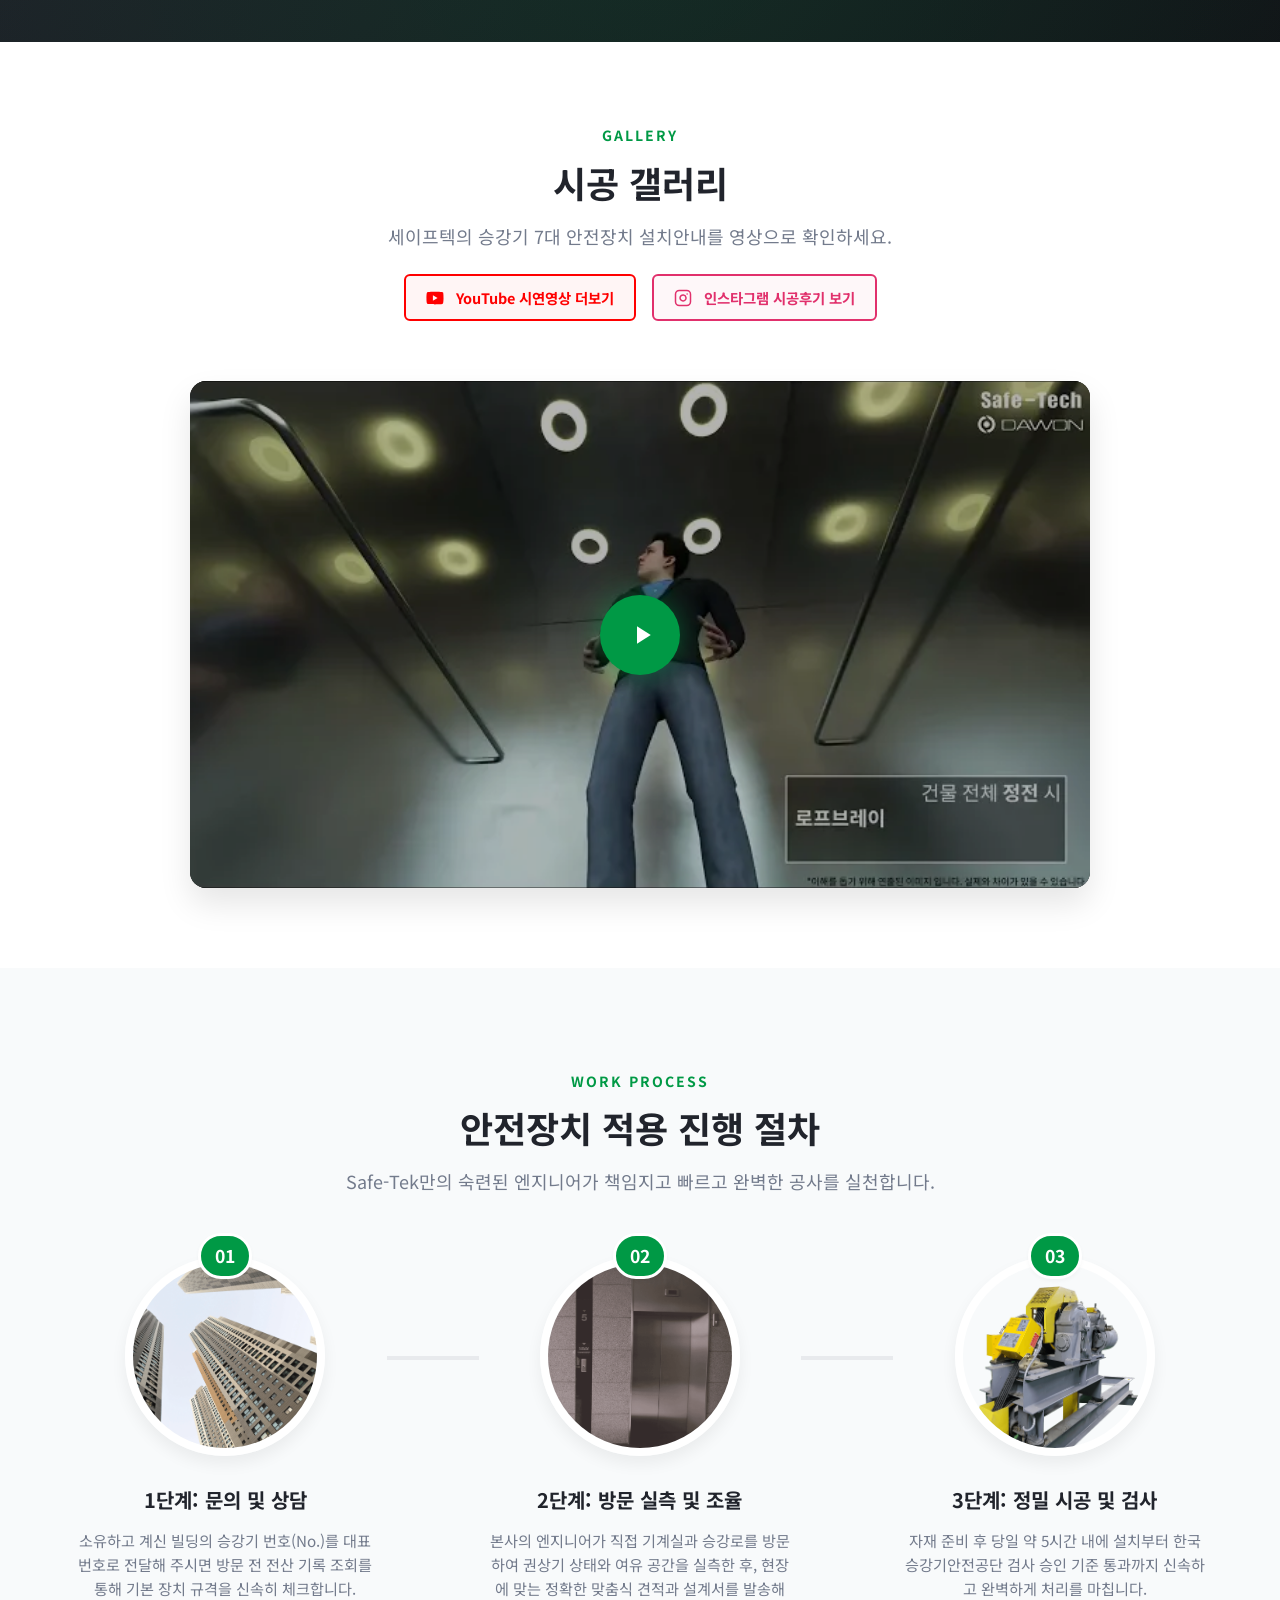
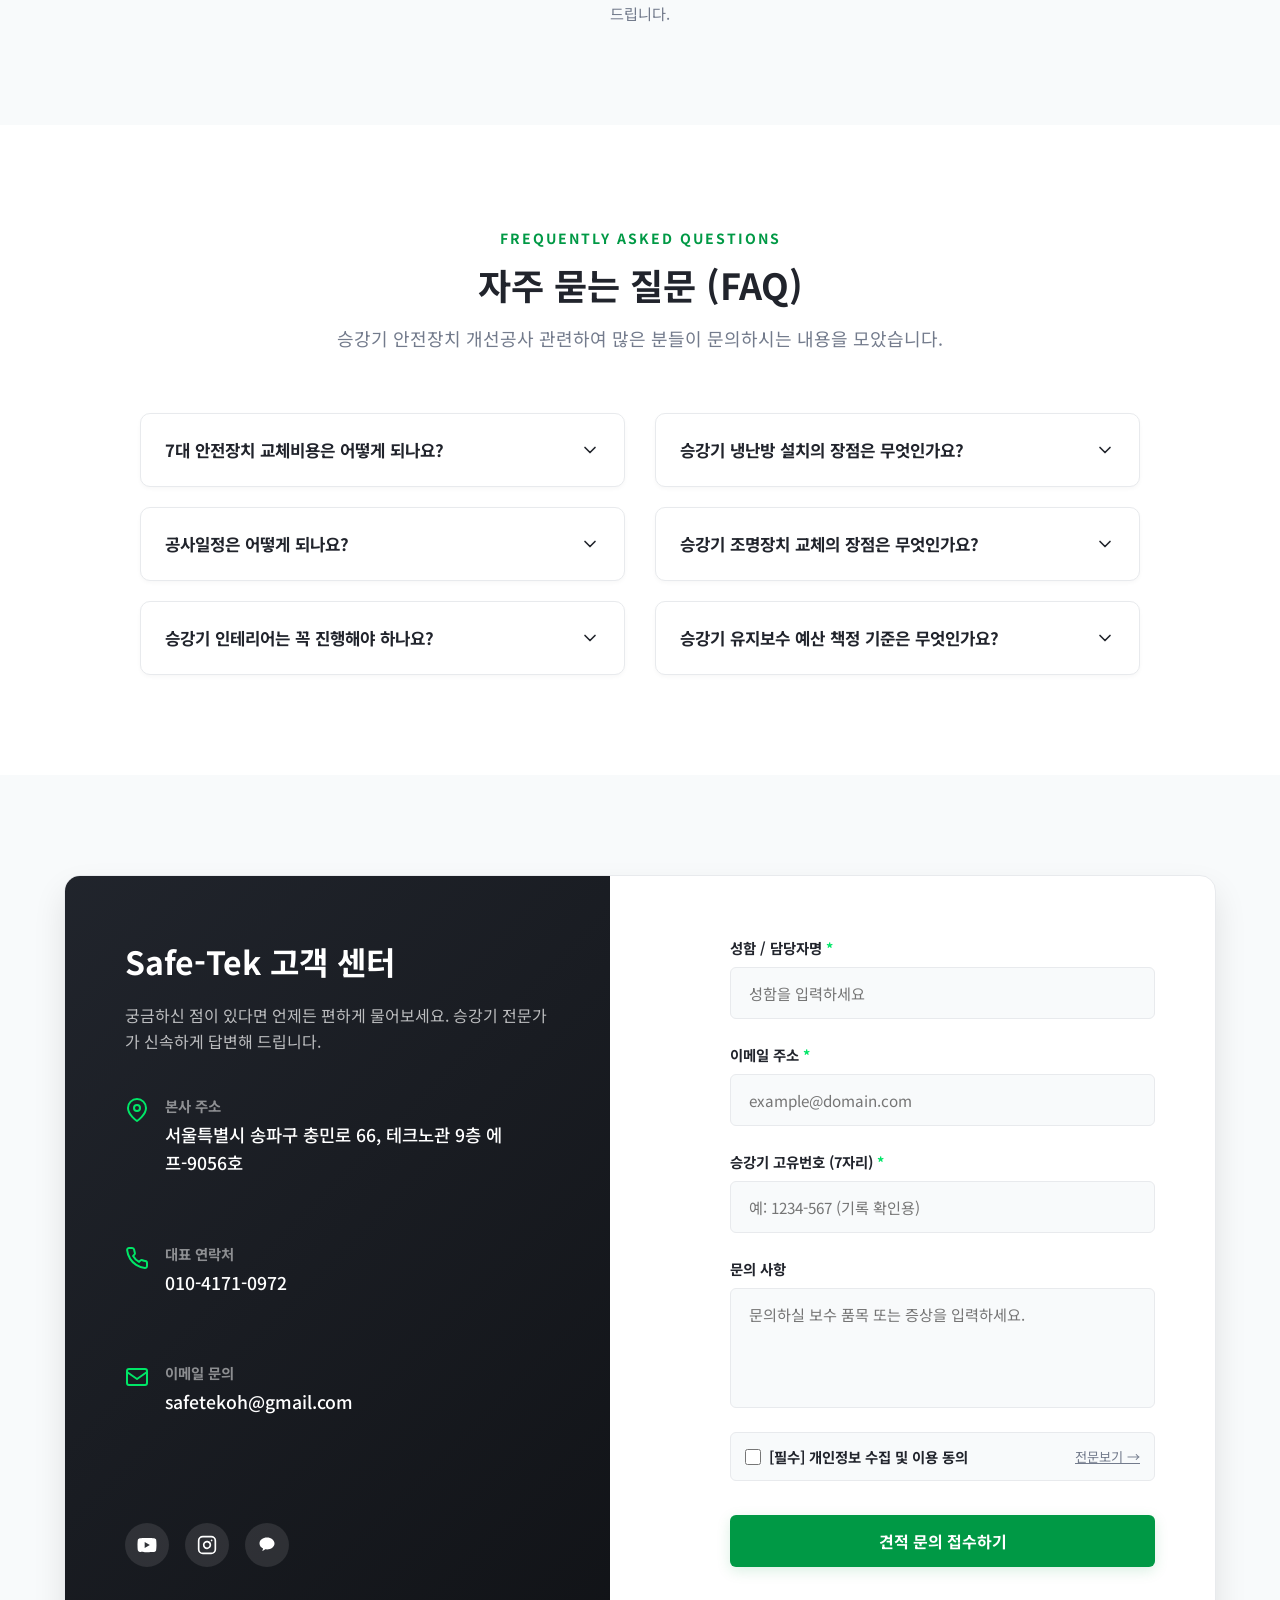
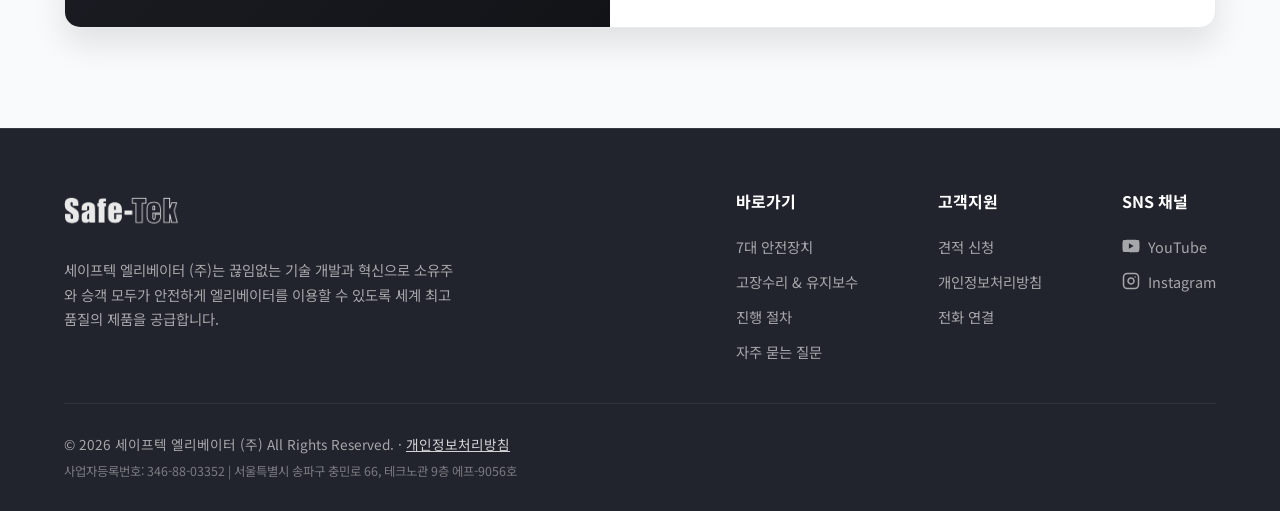
==== commit b75fe884: "Add sitemap.xml, robots.txt, and Google/Naver site verification tags" ====
--- a/index.html
+++ b/index.html
@@ -6,8 +6,16 @@
     <title>세이프텍 엘리베이터 (주) - 승강기 안전공사 및 유지보수 솔루션</title>
     <meta name="description" content="정밀안전검사 대상 승강기 안전장치 적용 품목 전문기업 Safe-Tek 입니다. 7대 안전장치 교체 및 정밀 시공 서비스를 제공합니다."/>
     
+    <!-- Canonical URL -->
+    <link rel="canonical" href="https://www.safe-tek.co.kr/"/>
+    
+    <!-- Search Engine Verification -->
+    <meta name="naver-site-verification" content="62f935605a2a3f4d006184af4befc26b"/>
+    <meta name="google-site-verification" content="googled7ff1931cc7430e8"/>
+    
     <!-- Open Graph / Facebook -->
     <meta property="og:type" content="website"/>
+    <meta property="og:url" content="https://www.safe-tek.co.kr/"/>
     <meta property="og:title" content="세이프텍 엘리베이터 (주) - 안전장치 솔루션"/>
     <meta property="og:description" content="승강기 안전장치 적용 품목 전문기업 Safe-Tek 입니다. 합리적인 안전공사를 제공합니다."/>
     <meta property="og:image" content="images/hero_bg.jpg"/>
